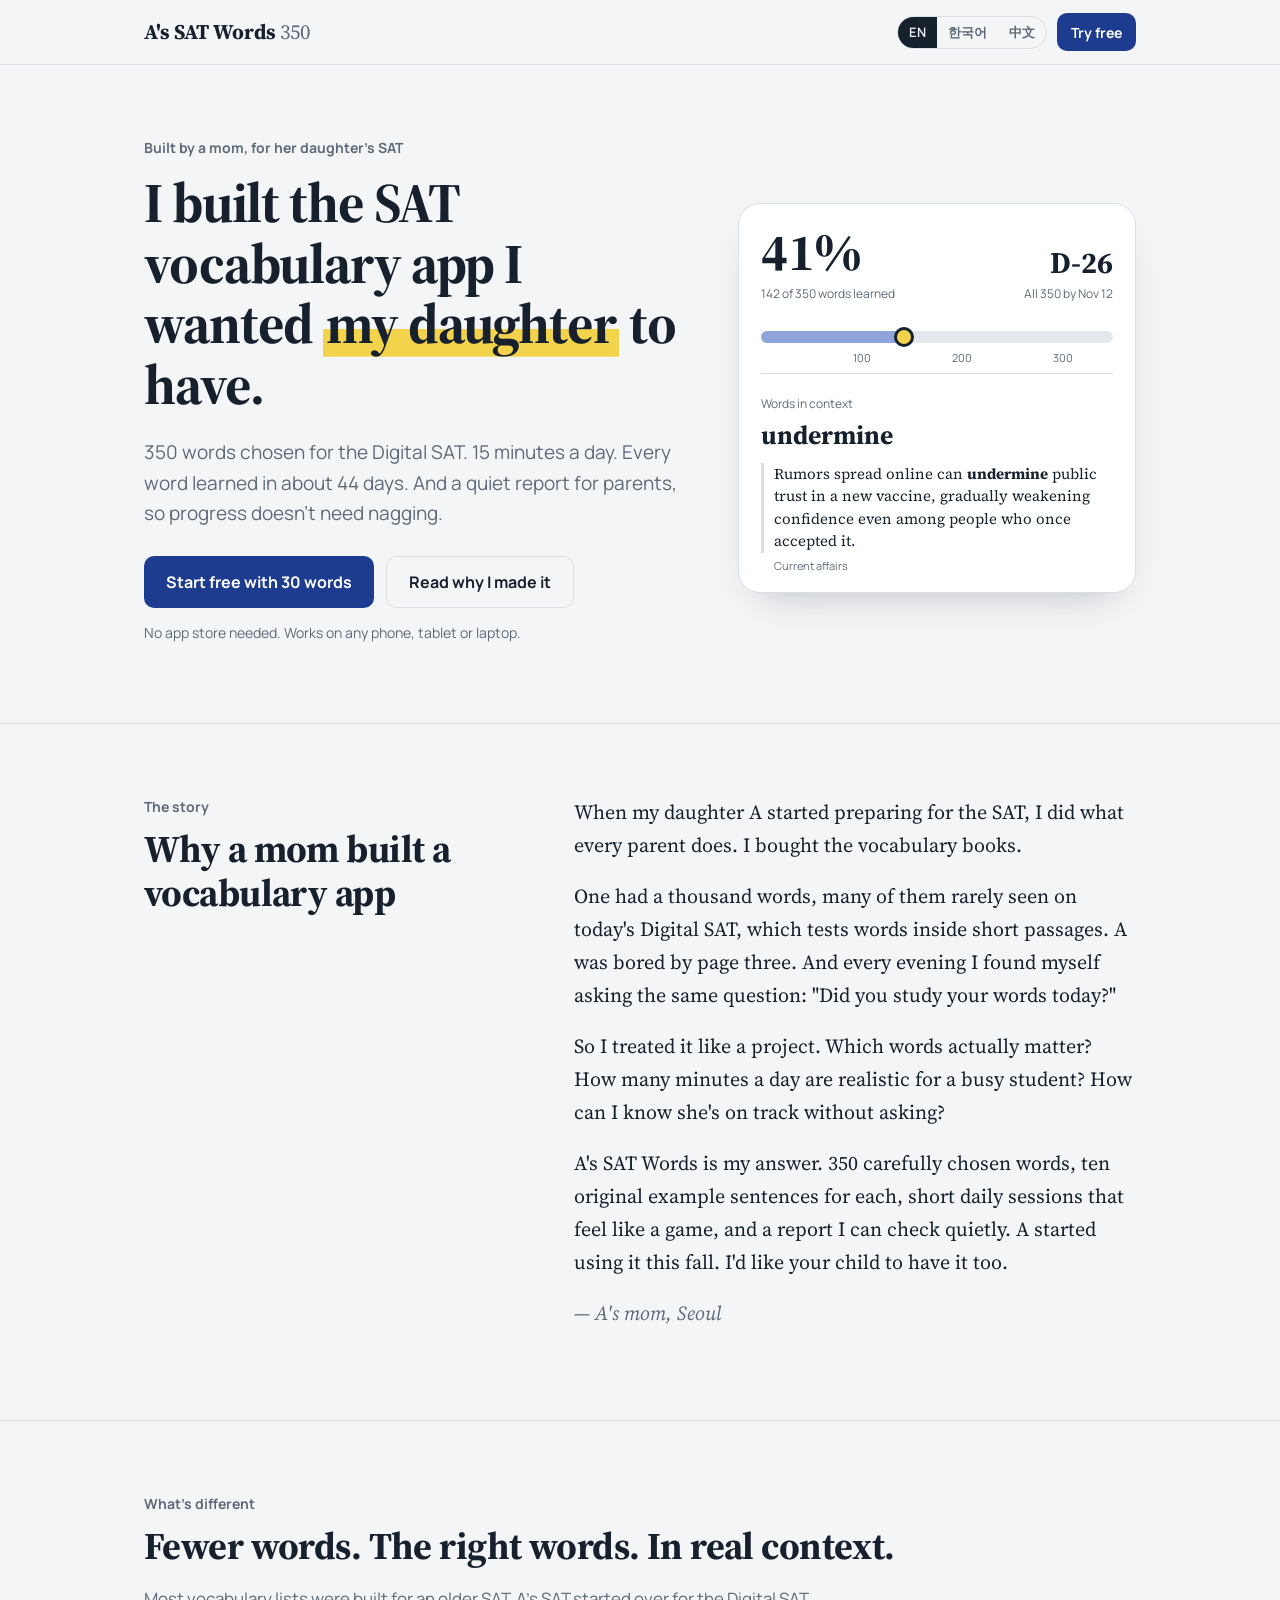
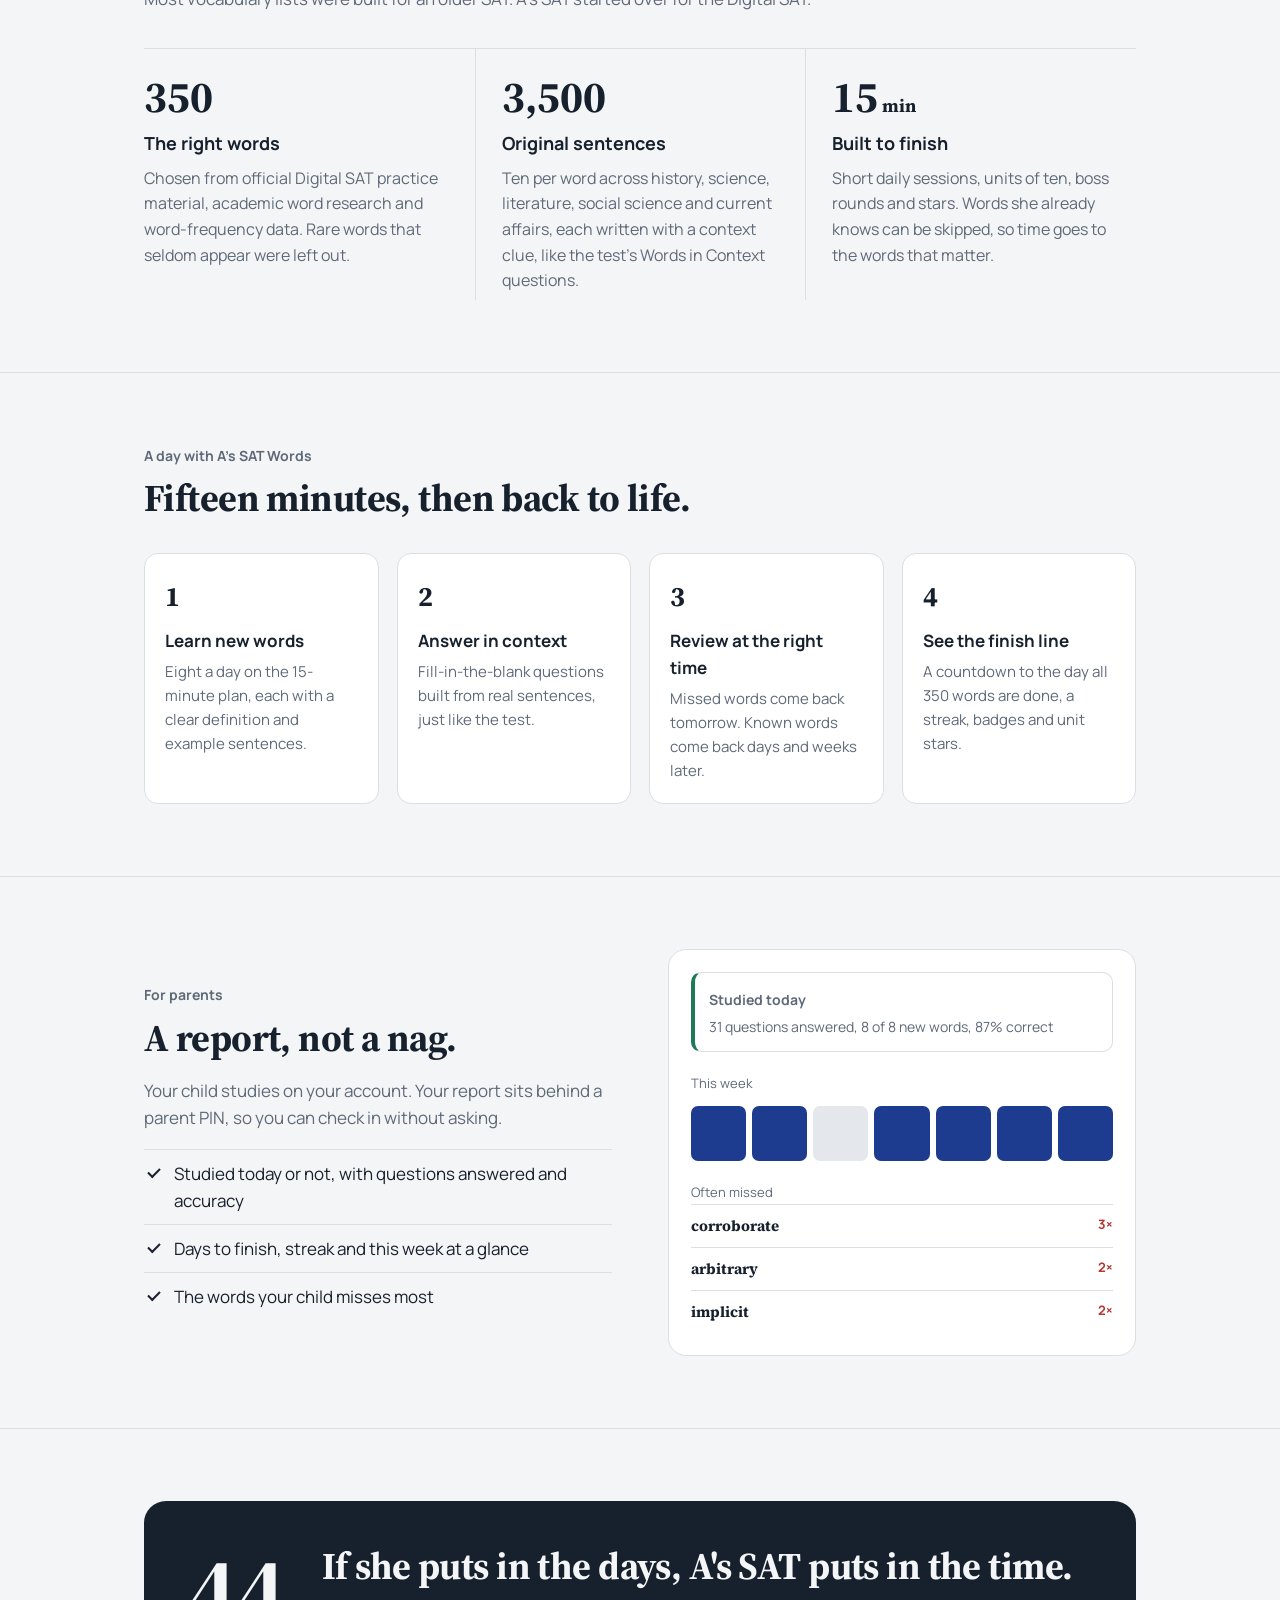
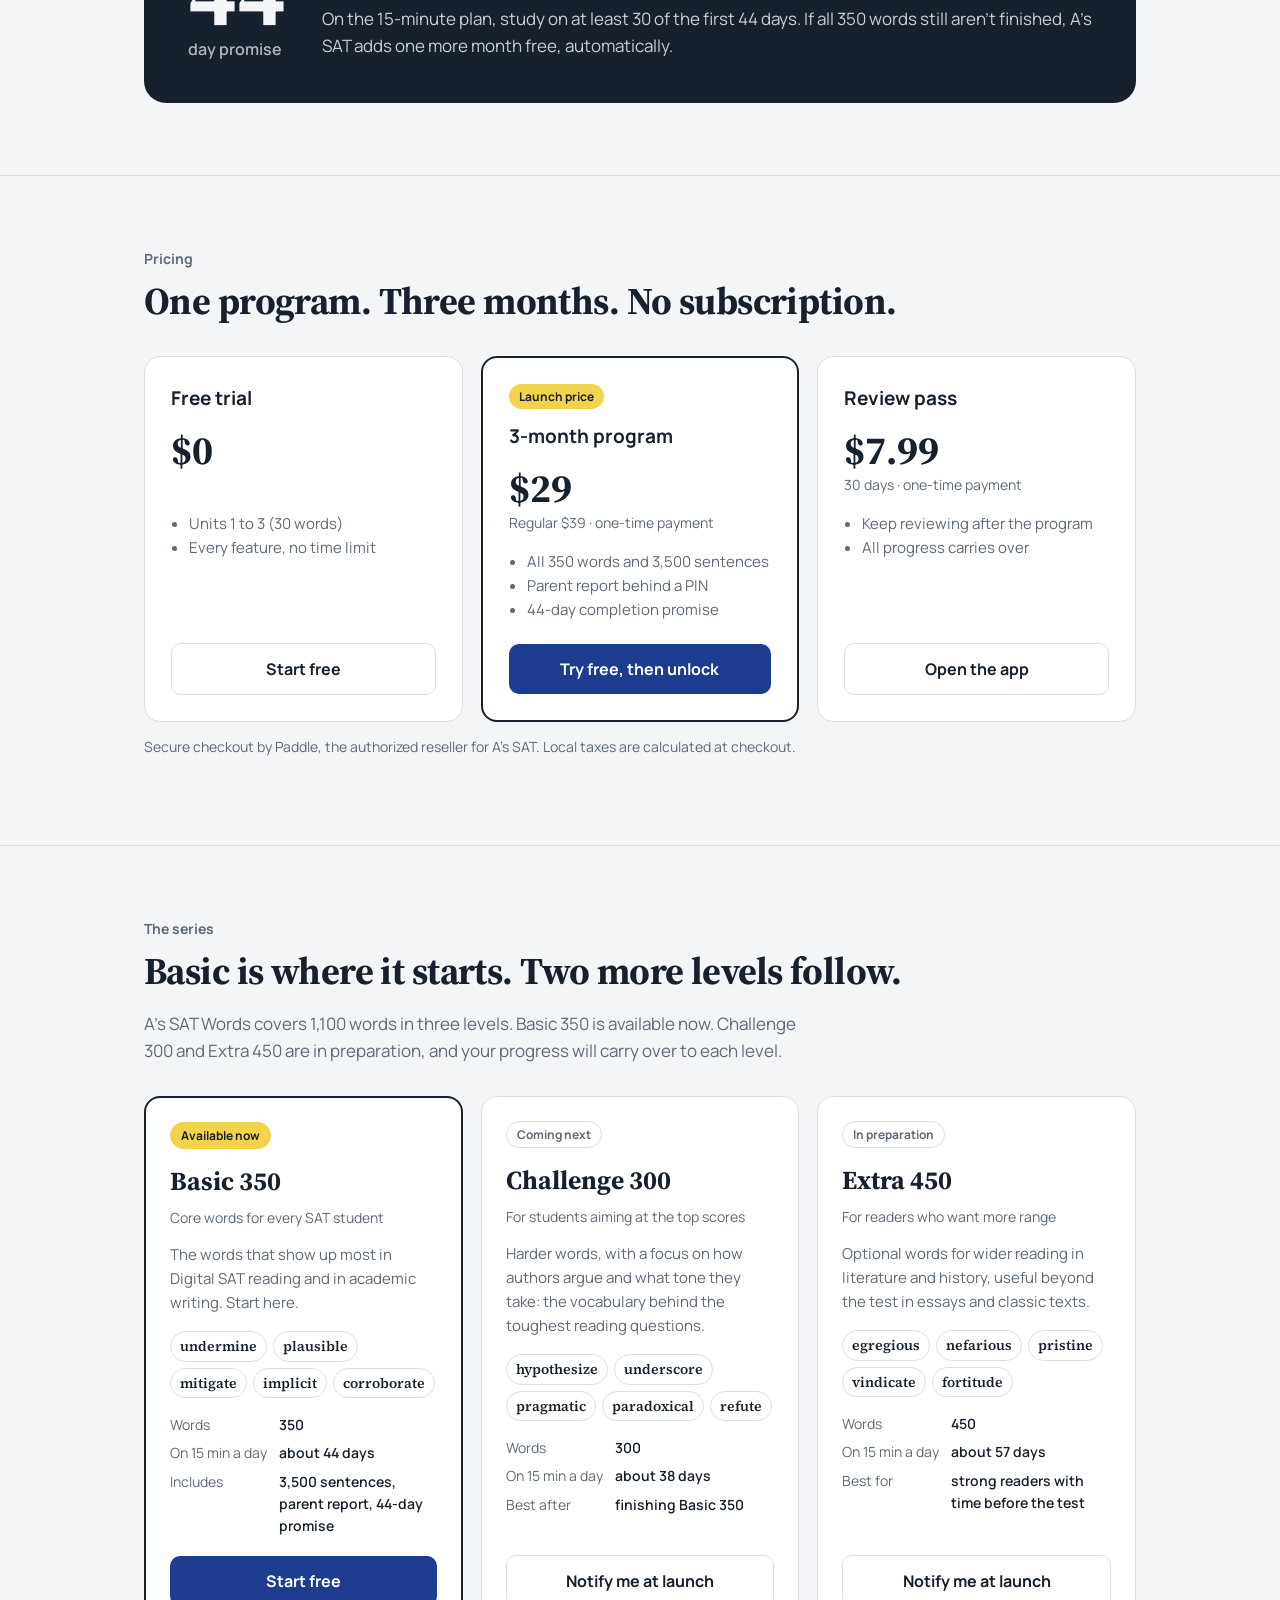
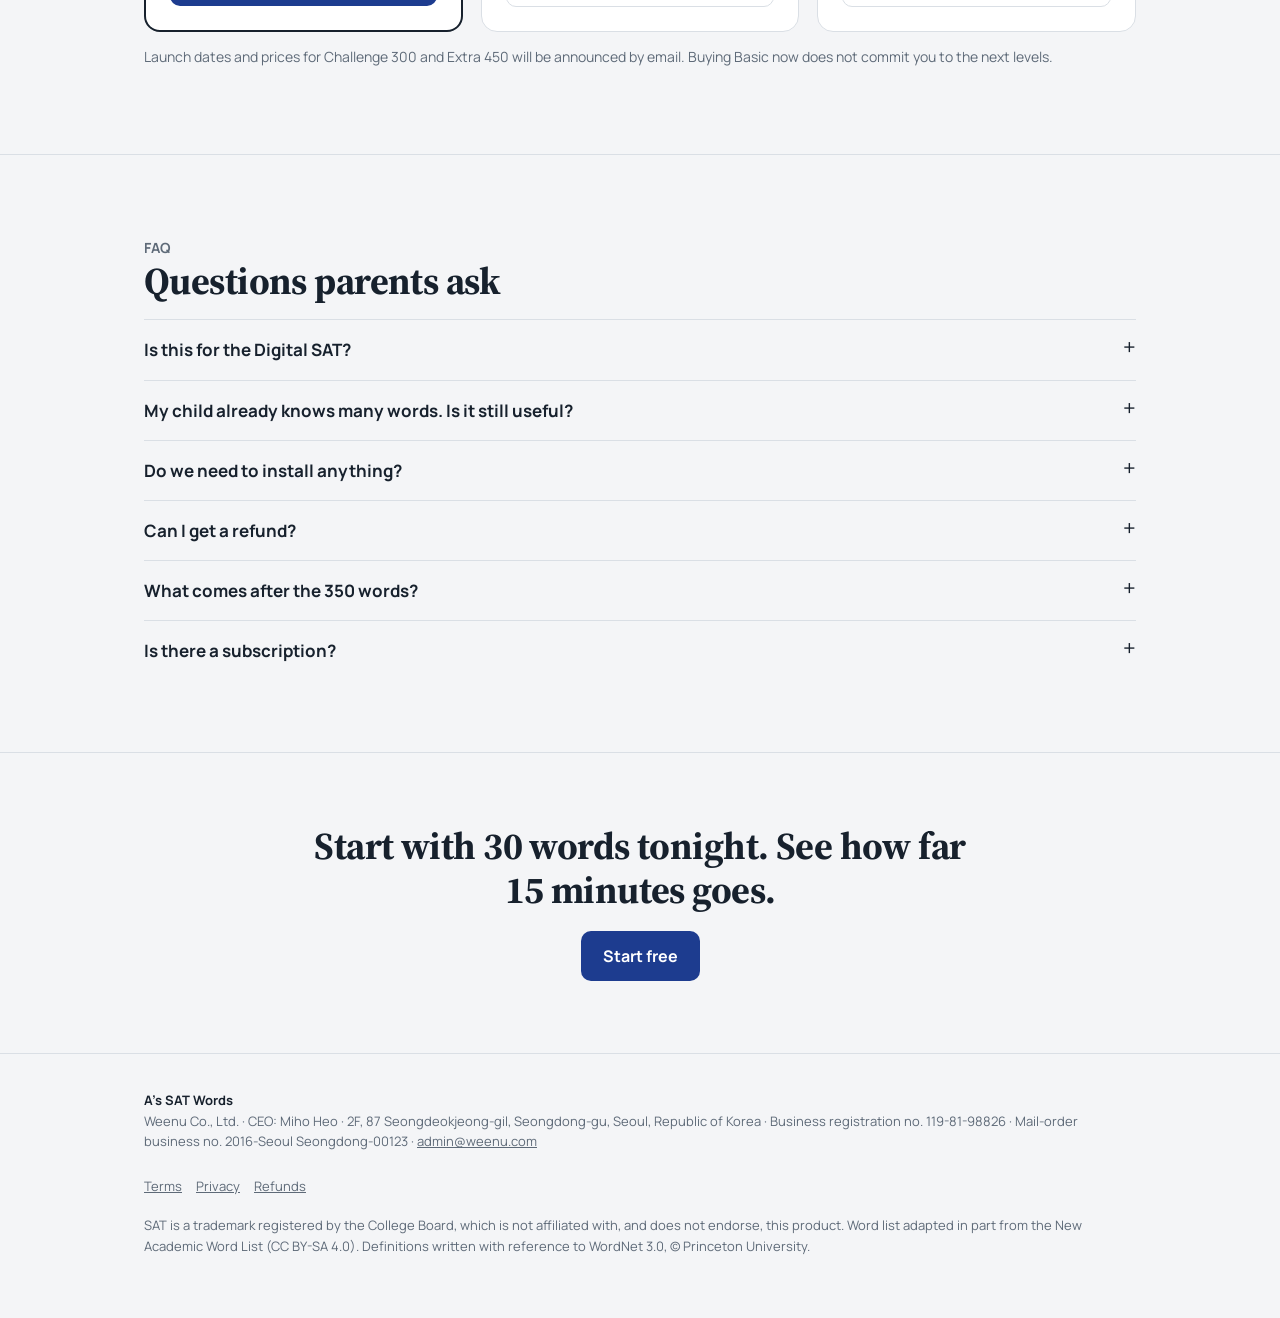
==== public/index.html @ d50d636a "A's SAT Words: initial Co-Authored-By: Claude Opus 5.5 <noreply@anthropic.com>" ====
<!DOCTYPE html>
<html lang="en" data-lang="en">
<head>
<meta charset="utf-8">
<meta name="viewport" content="width=device-width, initial-scale=1, viewport-fit=cover">
<title>A's SAT Words · Built by a mom for her daughter's SAT</title>
<meta name="description" content="350 Digital SAT words, 15 minutes a day, finished in 44 days. A vocabulary app a mom built for her daughter, with a quiet progress report for parents.">
<meta property="og:title" content="A's SAT Words">
<meta property="og:description" content="I built the SAT vocabulary app I wanted my daughter to have.">
<link rel="manifest" href="/manifest.webmanifest">
<link rel="icon" href="/icon-192.png">
<link rel="apple-touch-icon" href="/icon-192.png">
<meta name="theme-color" content="#17212D">
<link rel="preconnect" href="https://fonts.googleapis.com">
<link rel="preconnect" href="https://fonts.gstatic.com" crossorigin>
<link href="https://fonts.googleapis.com/css2?family=Manrope:wght@400;500;600;700&family=Source+Serif+4:ital,opsz,wght@0,8..60,400;0,8..60,600;0,8..60,700;1,8..60,400&display=swap" rel="stylesheet">
<style>
:root{
  --bg:#F4F5F7;--surface:#FFFFFF;--ink:#17212D;--muted:#5E6A78;--rule:#DADFE5;
  --mark:#F3D34B;--accent:#1D3C8F;--accent-ink:#FFFFFF;--l0:#E4E7EC;--l2:#8EA4DA;--l4:#1D3C8F;
  --serif:"Source Serif 4",Georgia,"Times New Roman",serif;
  --sans:"Manrope",system-ui,-apple-system,"Segoe UI",Roboto,"Apple SD Gothic Neo","Malgun Gothic","PingFang SC","Microsoft YaHei","Noto Sans SC",sans-serif;
  box-sizing:border-box;padding-top:env(safe-area-inset-top,0px);padding-bottom:env(safe-area-inset-bottom,0px);
}
@media (prefers-color-scheme:dark){:root:not([data-theme="light"]){--bg:#10151C;--surface:#18202A;--ink:#E7EBF0;--muted:#97A3B1;--rule:#2B3542;--mark:rgba(243,211,75,.4);--accent:#8EA8F2;--accent-ink:#10151C;--l0:#222C38;--l2:#3E5896;--l4:#8EA8F2}}
:root[data-theme="dark"]{--bg:#10151C;--surface:#18202A;--ink:#E7EBF0;--muted:#97A3B1;--rule:#2B3542;--mark:rgba(243,211,75,.4);--accent:#8EA8F2;--accent-ink:#10151C;--l0:#222C38;--l2:#3E5896;--l4:#8EA8F2}
*,*::before,*::after{box-sizing:inherit}
html{scroll-behavior:smooth;scroll-padding-top:calc(64px + env(safe-area-inset-top,0px))}
body{margin:0;background:var(--bg);color:var(--ink);font-family:var(--sans);font-size:17px;line-height:1.6;-webkit-font-smoothing:antialiased}
html[data-lang="en"] [lang="ko"],html[data-lang="en"] [lang="zh"],html[data-lang="ko"] [lang="en"],html[data-lang="ko"] [lang="zh"],html[data-lang="zh"] [lang="en"],html[data-lang="zh"] [lang="ko"]{display:none!important}
a{color:inherit}
.wrap{max-width:1040px;margin:0 auto;padding:0 24px}
header{position:sticky;top:env(safe-area-inset-top,0px);z-index:10;background:var(--bg);border-bottom:1px solid var(--rule)}
.bar{display:flex;align-items:center;justify-content:space-between;height:64px;gap:12px}
.brand{font-family:var(--serif);font-weight:700;font-size:21px;text-decoration:none;white-space:nowrap}
.brand span{color:var(--muted);font-weight:400}
.navr{display:flex;align-items:center;gap:10px}
.lang{display:inline-flex;border:1px solid var(--rule);border-radius:999px;overflow:hidden}
.lang button{border:0;background:transparent;color:var(--muted);font:600 13px var(--sans);padding:6px 11px;cursor:pointer}
.lang button[aria-pressed="true"]{background:var(--ink);color:var(--bg)}
.btn{display:inline-flex;align-items:center;justify-content:center;gap:8px;border:0;border-radius:10px;padding:14px 22px;font:700 16px var(--sans);cursor:pointer;background:var(--accent);color:var(--accent-ink);text-decoration:none;min-height:48px}
.btn.sm{padding:9px 14px;min-height:38px;font-size:14px}
.btn.ghost{background:transparent;color:var(--ink);border:1px solid var(--rule)}
:focus-visible{outline:2px solid var(--accent);outline-offset:2px}
.hl{background-image:linear-gradient(var(--mark),var(--mark));background-repeat:no-repeat;background-position:0 88%;background-size:100% 36%;padding:0 3px}
/* hero */
.hero{display:grid;grid-template-columns:1.15fr .85fr;gap:56px;align-items:center;padding-top:72px;padding-bottom:64px}
.eyebrow{font-size:14px;font-weight:700;color:var(--muted);margin:0 0 14px}
h1{font-family:var(--serif);font-weight:700;font-size:clamp(34px,5.2vw,56px);line-height:1.08;letter-spacing:-.02em;margin:0}
.lede{font-size:19px;color:var(--muted);margin:22px 0 28px;max-width:34em}
.ctas{display:flex;gap:12px;flex-wrap:wrap}
.fine{font-size:14px;color:var(--muted);margin-top:14px}
/* phone card mock */
.mock{background:var(--surface);border:1px solid var(--rule);border-radius:22px;padding:22px 22px 18px;box-shadow:0 18px 40px -24px rgba(23,33,45,.35)}
.mock .top{display:flex;justify-content:space-between;align-items:flex-end}
.mock b.big{font-family:var(--serif);font-size:52px;line-height:1;display:block}
.mock b.dd{font-family:var(--serif);font-size:30px;line-height:1;display:block;text-align:right}
.mock small{font-size:12px;color:var(--muted)}
.trk{position:relative;height:12px;border-radius:6px;background:var(--l0);margin:26px 0 30px}
.trk i{position:absolute;left:0;top:0;bottom:0;border-radius:6px;background:var(--l2);width:0;transition:width 1.4s cubic-bezier(.2,.8,.2,1)}
.trk em{position:absolute;top:50%;width:20px;height:20px;border-radius:50%;background:var(--mark);border:3px solid var(--ink);transform:translate(-50%,-50%);left:0;transition:left 1.4s cubic-bezier(.2,.8,.2,1)}
.trk span{position:absolute;top:18px;font-size:11px;color:var(--muted);transform:translateX(-50%)}
.mock .word{border-top:1px solid var(--rule);padding-top:14px}
.mock .word>b{font-family:var(--serif);font-size:26px}.mock .word p b{font-weight:700}
.mock .word p{font-family:var(--serif);margin:6px 0 0;font-size:15px;line-height:1.5;border-left:3px solid var(--rule);padding-left:10px}
.mock .field{font-size:11px;color:var(--muted);margin-top:4px;padding-left:13px}
@media (prefers-reduced-motion:reduce){.trk i,.trk em{transition:none}}
/* sections */
section{padding:72px 0;border-top:1px solid var(--rule)}
h2{font-family:var(--serif);font-weight:700;font-size:clamp(28px,3.6vw,38px);line-height:1.15;letter-spacing:-.015em;margin:0 0 16px}
.kicker{font-size:14px;font-weight:700;color:var(--muted);margin:0 0 10px}
.sub{color:var(--muted);max-width:40em;margin:0}
.letter{display:grid;grid-template-columns:.8fr 1.2fr;gap:56px}
.letter .body p{font-family:var(--serif);font-size:20px;line-height:1.65;margin:0 0 18px}
.letter .sig{font-family:var(--serif);font-style:italic;color:var(--muted);font-size:18px}
.grid3{display:grid;grid-template-columns:repeat(3,1fr);gap:0;margin-top:36px;border-top:1px solid var(--rule)}
.grid3>div{padding:26px 26px 6px 0}.grid3>div+div{padding-left:26px;border-left:1px solid var(--rule)}
.grid3 b.n{font-family:var(--serif);font-size:44px;line-height:1;display:block;margin-bottom:10px}
.grid3 h3{font-size:18px;margin:0 0 8px}.grid3 p{color:var(--muted);margin:0;font-size:16px}
.steps{counter-reset:s;display:grid;grid-template-columns:repeat(4,1fr);gap:18px;margin-top:32px}
.step{background:var(--surface);border:1px solid var(--rule);border-radius:14px;padding:20px}
.step::before{counter-increment:s;content:counter(s);font-family:var(--serif);font-weight:700;font-size:28px;display:block;margin-bottom:8px}
.step h3{font-size:17px;margin:0 0 6px}.step p{margin:0;color:var(--muted);font-size:15px}
.parent{display:grid;grid-template-columns:1fr 1fr;gap:56px;align-items:center}
.report{background:var(--surface);border:1px solid var(--rule);border-radius:18px;padding:22px}
.report .st{border:1px solid var(--rule);border-left:4px solid #1F7A57;border-radius:10px;padding:12px 14px;margin-bottom:16px}
.report .st b{display:block}.report .st span{font-size:14px;color:var(--muted)}
.report .wk{display:grid;grid-template-columns:repeat(7,1fr);gap:6px;margin:10px 0 16px}
.report .wk i{aspect-ratio:1;border-radius:7px;background:var(--l0);display:block}.report .wk i.on{background:var(--l4)}
.report .miss{display:flex;justify-content:space-between;border-top:1px solid var(--rule);padding:9px 0;font-size:15px}
.report .miss b{font-family:var(--serif)}.report .miss span{color:#B5362F;font-weight:700;font-size:13px}
ul.checks{list-style:none;padding:0;margin:18px 0 0}
ul.checks li{padding:10px 0 10px 30px;border-top:1px solid var(--rule);position:relative}
ul.checks li::before{content:"";position:absolute;left:4px;top:18px;width:12px;height:7px;border-left:2.5px solid var(--ink);border-bottom:2.5px solid var(--ink);transform:rotate(-45deg)}
.promise{background:var(--ink);color:var(--bg);border-radius:22px;padding:44px;display:grid;grid-template-columns:auto 1fr;gap:36px;align-items:center}
.promise .num{font-family:var(--serif);font-weight:700;font-size:96px;line-height:.9}
.promise .num small{display:block;font-size:16px;font-family:var(--sans);font-weight:600;opacity:.7;margin-top:8px}
.promise h2{color:var(--bg)}.promise p{margin:0;opacity:.82}
.prices{display:grid;grid-template-columns:repeat(3,1fr);gap:18px;margin-top:32px;align-items:stretch}
.card{background:var(--surface);border:1px solid var(--rule);border-radius:16px;padding:26px;display:flex;flex-direction:column}
.card.main{border:2px solid var(--ink)}
.card .tag{font-size:12px;font-weight:700;background:var(--mark);color:#17212D;border-radius:999px;padding:3px 10px;align-self:flex-start;margin-bottom:12px}
.card h3{font-size:19px;margin:0}
.card .price{font-family:var(--serif);font-weight:700;font-size:40px;line-height:1.1;margin:14px 0 2px}
.card .was{font-size:14px;color:var(--muted)}
.card ul{padding-left:18px;margin:16px 0 22px;color:var(--muted);font-size:15px;flex:1}
.faq details{border-top:1px solid var(--rule);padding:16px 0}
.faq summary{cursor:pointer;font-weight:700;font-size:17px;list-style:none;display:flex;justify-content:space-between;gap:16px}
.faq summary::after{content:"+";font-weight:400;font-size:22px;line-height:1}
.faq details[open] summary::after{content:"–"}
.faq p{color:var(--muted);margin:10px 0 0}
.final{text-align:center}
.final h2{max-width:18em;margin:0 auto 18px}
footer{border-top:1px solid var(--rule);padding:36px 0 48px;font-size:13px;color:var(--muted)}
footer .row{display:flex;justify-content:space-between;gap:24px;flex-wrap:wrap}
footer a{margin-right:14px}
@media (max-width:860px){
  .hero,.letter,.parent{grid-template-columns:1fr;gap:36px}.hero{padding-top:44px;padding-bottom:48px}
  .grid3{grid-template-columns:1fr}.grid3>div+div{padding-left:0;border-left:0;border-top:1px solid var(--rule)}
  .steps{grid-template-columns:1fr 1fr}.prices{grid-template-columns:1fr}
  .promise{grid-template-columns:1fr;padding:30px;gap:18px}.promise .num{font-size:72px}
  section{padding:56px 0}
}
@media (max-width:520px){.steps{grid-template-columns:1fr}.navr .btn{display:none}.letter .body p{font-size:18px}}
.series{display:grid;grid-template-columns:repeat(3,1fr);gap:18px;margin-top:32px}
.ser{background:var(--surface);border:1px solid var(--rule);border-radius:16px;padding:24px;display:flex;flex-direction:column}
.ser.now{border:2px solid var(--ink)}
.ser .st{font-size:12px;font-weight:700;border-radius:999px;padding:3px 10px;align-self:flex-start;margin-bottom:12px;border:1px solid var(--rule);color:var(--muted)}
.ser.now .st{background:var(--mark);border-color:var(--mark);color:#17212D}
.ser h3{font-family:var(--serif);font-size:26px;margin:0}
.ser .meta{font-size:14px;color:var(--muted);margin:4px 0 14px}
.ser p{margin:0 0 12px;font-size:15px;color:var(--muted)}
.ser .wds{display:flex;flex-wrap:wrap;gap:6px;margin:4px 0 16px}
.ser .wds span.w{font-family:var(--serif);font-weight:600;font-size:14px;padding:3px 9px;border:1px solid var(--rule);border-radius:999px;color:var(--ink)}
.ser dl{display:grid;grid-template-columns:auto 1fr;gap:6px 12px;margin:0 0 18px;font-size:14px}
.ser dt{color:var(--muted)}.ser dd{margin:0;font-weight:600}
.ser .btn{margin-top:auto}
@media (max-width:860px){.series{grid-template-columns:1fr}}
</style>
</head>
<body>
<header><div class="wrap bar">
  <a class="brand" href="#top">A's SAT Words <span>350</span></a>
  <div class="navr">
    <div class="lang" role="group" aria-label="Language"><button data-setlang="en" aria-pressed="true">EN</button><button data-setlang="ko" aria-pressed="false">한국어</button><button data-setlang="zh" aria-pressed="false">中文</button></div>
    <a class="btn sm" href="/app/"><span lang="en">Try free</span><span lang="ko">무료 체험</span><span lang="zh">免费试用</span></a>
  </div>
</div></header>

<main id="top">
<div class="wrap hero">
  <div>
    <p class="eyebrow"><span lang="en">Built by a mom, for her daughter's SAT</span><span lang="ko">SAT를 준비하는 딸을 위해, 엄마가 만든 앱</span><span lang="zh">一位妈妈，为准备SAT的女儿而做</span></p>
    <h1><span lang="en">I built the SAT vocabulary app I wanted <span class="hl">my daughter</span> to have.</span><span lang="ko">딸에게 꼭 주고 싶었던 <span class="hl">SAT 단어 앱</span>, 직접 만들었습니다.</span><span lang="zh">我为女儿做了一款我一直想给她的<span class="hl">SAT词汇应用</span>。</span></h1>
    <p class="lede"><span lang="en">350 words chosen for the Digital SAT. 15 minutes a day. Every word learned in about 44 days. And a quiet report for parents, so progress doesn't need nagging.</span><span lang="ko">Digital SAT에 맞춰 고른 350단어. 하루 15분이면 약 44일 만에 모든 단어를 배웁니다. 잔소리 대신, 부모님께는 조용한 진도 리포트를 드립니다.</span><span lang="zh">为新版机考SAT（Digital SAT）精选的350个单词。每天15分钟，约44天学完全部单词。给家长一份安静的进度报告，不用再催促。</span></p>
    <div class="ctas">
      <a class="btn" href="/app/"><span lang="en">Start free with 30 words</span><span lang="ko">30단어 무료로 시작하기</span><span lang="zh">免费开始：先学30个单词</span></a>
      <a class="btn ghost" href="#story"><span lang="en">Read why I made it</span><span lang="ko">이 앱을 만든 이유</span><span lang="zh">我为什么做这款应用</span></a>
    </div>
    <p class="fine"><span lang="en">No app store needed. Works on any phone, tablet or laptop.</span><span lang="ko">앱 설치 없이 휴대폰, 태블릿, 노트북 어디서나 바로 쓸 수 있습니다.</span><span lang="zh">无需下载应用。手机、平板、电脑都能直接使用。</span></p>
  </div>
  <div class="mock" aria-hidden="true">
    <div class="top"><div><b class="big" id="pct">0%</b><small><span lang="en">142 of 350 words learned</span><span lang="ko">350단어 중 142단어 학습</span><span lang="zh">已学350个单词中的142个</span></small></div>
      <div><b class="dd">D-26</b><small><span lang="en">All 350 by Nov 12</span><span lang="ko">11월 12일 완주 예정</span><span lang="zh">预计11月12日学完全部350个</span></small></div></div>
    <div class="trk"><i id="fill"></i><em id="dot"></em><span style="left:28.6%">100</span><span style="left:57.1%">200</span><span style="left:85.7%">300</span></div>
    <div class="word"><small><span lang="en">Words in context</span><span lang="ko">문맥 속 단어</span><span lang="zh">语境中的单词</span></small><br><b>undermine</b>
      <p>Rumors spread online can <b>undermine</b> public trust in a new vaccine, gradually weakening confidence even among people who once accepted it.</p>
      <div class="field">Current affairs</div></div>
  </div>
</div>

<section id="story"><div class="wrap letter">
  <div><p class="kicker"><span lang="en">The story</span><span lang="ko">이야기</span><span lang="zh">故事</span></p>
    <h2><span lang="en">Why a mom built a vocabulary app</span><span lang="ko">엄마가 단어 앱을 만든 이유</span><span lang="zh">一位妈妈为什么要做词汇应用</span></h2></div>
  <div class="body">
    <p lang="en">When my daughter A started preparing for the SAT, I did what every parent does. I bought the vocabulary books.</p>
    <p lang="en">One had a thousand words, many of them rarely seen on today's Digital SAT, which tests words inside short passages. A was bored by page three. And every evening I found myself asking the same question: "Did you study your words today?"</p>
    <p lang="en">So I treated it like a project. Which words actually matter? How many minutes a day are realistic for a busy student? How can I know she's on track without asking?</p>
    <p lang="en">A's SAT Words is my answer. 350 carefully chosen words, ten original example sentences for each, short daily sessions that feel like a game, and a report I can check quietly. A started using it this fall. I'd like your child to have it too.</p>
    <p lang="ko">딸 A가 SAT 준비를 시작했을 때, 저도 다른 부모님들처럼 단어책부터 샀습니다.</p><p lang="zh">女儿A开始准备SAT时，我和其他家长一样，先去买了词汇书。</p>
    <p lang="ko">천 개가 넘는 단어가 실린 책이었지만, 지문 속에서 단어를 묻는 지금의 Digital SAT에는 거의 나오지 않는 단어가 많았습니다. A는 세 페이지 만에 지루해했고, 저는 매일 저녁 같은 질문을 반복했습니다. "오늘 단어 외웠니?"</p><p lang="zh">其中一本收录了上千个单词，但很多词在如今以短文考查词汇的机考SAT中很少出现。A翻到第三页就觉得无聊了。而我每天晚上都在重复同一个问题：“今天背单词了吗？”</p>
    <p lang="ko">그래서 일처럼 접근해 보기로 했습니다. 정말 중요한 단어는 무엇인지, 바쁜 학생이 하루에 현실적으로 쓸 수 있는 시간은 몇 분인지, 묻지 않고도 잘 하고 있는지 알 방법은 없는지.</p><p lang="zh">于是我把它当成一个项目来做：哪些单词真正重要？一个忙碌的学生每天能坚持几分钟？怎样不用追问就知道她是否在进度上？</p>
    <p lang="ko">그 답이 A's SAT Words입니다. 신중하게 고른 350단어, 단어마다 새로 쓴 예문 10개, 게임처럼 가볍게 끝나는 하루 학습, 그리고 조용히 확인할 수 있는 부모 리포트. A는 올가을부터 이 앱으로 공부하고 있습니다. 여러분의 자녀에게도 전하고 싶습니다.</p><p lang="zh">A's SAT Words就是我的答案：精心挑选的350个单词，每个单词配10个原创例句，像游戏一样轻松的每日学习，以及一份我可以安静查看的报告。A从今年秋天开始用它学习。我也希望您的孩子能用上它。</p>
    <p class="sig"><span lang="en">— A's mom, Seoul</span><span lang="ko">— 서울에서, A의 엄마</span><span lang="zh">—— A的妈妈，于首尔</span></p>
  </div>
</div></section>

<section><div class="wrap">
  <p class="kicker"><span lang="en">What's different</span><span lang="ko">무엇이 다른가요</span><span lang="zh">有什么不同</span></p>
  <h2><span lang="en">Fewer words. The right words. In real context.</span><span lang="ko">더 적게, 더 정확하게, 실제 문맥 속에서.</span><span lang="zh">更少的单词，更对的单词，放在真实语境里。</span></h2>
  <p class="sub"><span lang="en">Most vocabulary lists were built for an older SAT. A's SAT started over for the Digital SAT.</span><span lang="ko">대부분의 단어장은 예전 SAT에 맞춰져 있습니다. A's SAT는 Digital SAT에 맞춰 처음부터 다시 만들었습니다.</span><span lang="zh">大多数词汇书是为旧版SAT编写的。A's SAT针对机考SAT从头做起。</span></p>
  <div class="grid3">
    <div><b class="n">350</b><h3><span lang="en">The right words</span><span lang="ko">꼭 필요한 단어</span><span lang="zh">选对单词</span></h3><p><span lang="en">Chosen from official Digital SAT practice material, academic word research and word-frequency data. Rare words that seldom appear were left out.</span><span lang="ko">공식 Digital SAT 연습 자료, 학술 어휘 연구, 단어 빈도 데이터를 바탕으로 골랐습니다. 거의 나오지 않는 희귀 단어는 뺐습니다.</span><span lang="zh">根据官方机考SAT练习材料、学术词汇研究和词频数据挑选。很少出现的生僻词已被剔除。</span></p></div>
    <div><b class="n">3,500</b><h3><span lang="en">Original sentences</span><span lang="ko">새로 쓴 예문</span><span lang="zh">原创例句</span></h3><p><span lang="en">Ten per word across history, science, literature, social science and current affairs, each written with a context clue, like the test's Words in Context questions.</span><span lang="ko">단어마다 역사, 과학, 문학, 사회과학, 시사 분야 예문 10개. 시험의 Words in Context 문제처럼 문맥 단서를 담았습니다.</span><span lang="zh">每个单词10句，涵盖历史、科学、文学、社会科学和时事，每句都带有语境线索，就像考试中的Words in Context题目。</span></p></div>
    <div><b class="n">15<small style="font-size:18px"> min</small></b><h3><span lang="en">Built to finish</span><span lang="ko">끝까지 가는 설계</span><span lang="zh">为坚持到底而设计</span></h3><p><span lang="en">Short daily sessions, units of ten, boss rounds and stars. Words she already knows can be skipped, so time goes to the words that matter.</span><span lang="ko">짧은 하루 학습, 10단어 유닛, 보스 라운드와 별점. 이미 아는 단어는 건너뛰어 꼭 필요한 단어에만 시간을 씁니다.</span><span lang="zh">简短的每日学习、10词一个单元、Boss关卡和星星奖励。已经认识的单词可以跳过，时间只花在真正需要的单词上。</span></p></div>
  </div>
</div></section>

<section><div class="wrap">
  <p class="kicker"><span lang="en">A day with A's SAT Words</span><span lang="ko">하루 학습은 이렇게</span><span lang="zh">用A's SAT Words的一天</span></p>
  <h2><span lang="en">Fifteen minutes, then back to life.</span><span lang="ko">15분이면 끝납니다.</span><span lang="zh">十五分钟，然后回到生活。</span></h2>
  <div class="steps">
    <div class="step"><h3><span lang="en">Learn new words</span><span lang="ko">새 단어 배우기</span><span lang="zh">学习新单词</span></h3><p><span lang="en">Eight a day on the 15-minute plan, each with a clear definition and example sentences.</span><span lang="ko">15분 플랜 기준 하루 8개. 쉬운 정의와 예문이 함께 나옵니다.</span><span lang="zh">15分钟计划每天学8个，每个都有清晰释义和例句。</span></p></div>
    <div class="step"><h3><span lang="en">Answer in context</span><span lang="ko">문맥 속에서 풀기</span><span lang="zh">在语境中作答</span></h3><p><span lang="en">Fill-in-the-blank questions built from real sentences, just like the test.</span><span lang="ko">실제 문장으로 만든 빈칸 문제를 시험처럼 풉니다.</span><span lang="zh">用真实句子出的填空题，和考试一样。</span></p></div>
    <div class="step"><h3><span lang="en">Review at the right time</span><span lang="ko">잊기 전에 복습</span><span lang="zh">在对的时间复习</span></h3><p><span lang="en">Missed words come back tomorrow. Known words come back days and weeks later.</span><span lang="ko">틀린 단어는 다음 날, 맞힌 단어는 며칠에서 몇 주 뒤에 다시 나옵니다.</span><span lang="zh">答错的单词明天再出现，答对的单词几天或几周后再复习。</span></p></div>
    <div class="step"><h3><span lang="en">See the finish line</span><span lang="ko">결승선 보기</span><span lang="zh">看见终点线</span></h3><p><span lang="en">A countdown to the day all 350 words are done, a streak, badges and unit stars.</span><span lang="ko">350단어 완주까지의 D-day, 연속 학습일, 배지와 유닛 별.</span><span lang="zh">学完350个单词的倒计时、连续学习天数、徽章和单元星星。</span></p></div>
  </div>
</div></section>

<section><div class="wrap parent">
  <div>
    <p class="kicker"><span lang="en">For parents</span><span lang="ko">부모님을 위해</span><span lang="zh">给家长</span></p>
    <h2><span lang="en">A report, not a nag.</span><span lang="ko">잔소리 대신, 리포트.</span><span lang="zh">是报告，不是唠叨。</span></h2>
    <p class="sub"><span lang="en">Your child studies on your account. Your report sits behind a parent PIN, so you can check in without asking.</span><span lang="ko">자녀는 부모님 계정으로 공부하고, 리포트는 부모 PIN으로 보호됩니다. 묻지 않아도 확인할 수 있습니다.</span><span lang="zh">孩子用您的账号学习，报告由家长PIN码保护，不用追问也能随时查看。</span></p>
    <ul class="checks">
      <li><span lang="en">Studied today or not, with questions answered and accuracy</span><span lang="ko">오늘 공부했는지, 푼 문제 수와 정답률</span><span lang="zh">今天是否学习，答题数量和正确率</span></li>
      <li><span lang="en">Days to finish, streak and this week at a glance</span><span lang="ko">완주까지 남은 날, 연속 학습일, 이번 주 기록</span><span lang="zh">距离学完的天数、连续学习天数和本周记录</span></li>
      <li><span lang="en">The words your child misses most</span><span lang="ko">자녀가 가장 자주 틀리는 단어</span><span lang="zh">孩子最常答错的单词</span></li>
    </ul>
  </div>
  <div class="report" aria-hidden="true">
    <div class="st"><b><span lang="en">Studied today</span><span lang="ko">오늘 공부 완료</span><span lang="zh">今日已学习</span></b><span><span lang="en">31 questions answered, 8 of 8 new words, 87% correct</span><span lang="ko">31문제 풀이, 새 단어 8/8, 정답률 87%</span><span lang="zh">已答31题，新单词8/8，正确率87%</span></span></div>
    <small style="color:var(--muted);font-size:13px"><span lang="en">This week</span><span lang="ko">이번 주</span><span lang="zh">本周</span></small>
    <div class="wk"><i class="on"></i><i class="on"></i><i></i><i class="on"></i><i class="on"></i><i class="on"></i><i class="on"></i></div>
    <small style="color:var(--muted);font-size:13px"><span lang="en">Often missed</span><span lang="ko">자주 틀리는 단어</span><span lang="zh">常错单词</span></small>
    <div class="miss"><b>corroborate</b><span>3×</span></div>
    <div class="miss"><b>arbitrary</b><span>2×</span></div>
    <div class="miss"><b>implicit</b><span>2×</span></div>
  </div>
</div></section>

<section><div class="wrap">
  <div class="promise">
    <div class="num">44<small><span lang="en">day promise</span><span lang="ko">일 완주 약속</span><span lang="zh">天承诺</span></small></div>
    <div>
      <h2><span lang="en">If she puts in the days, A's SAT puts in the time.</span><span lang="ko">꾸준히 하면, 시간은 A's SAT가 보장합니다.</span><span lang="zh">只要她坚持学习，时间由A's SAT来保证。</span></h2>
      <p><span lang="en">On the 15-minute plan, study on at least 30 of the first 44 days. If all 350 words still aren't finished, A's SAT adds one more month free, automatically.</span><span lang="ko">15분 플랜으로 처음 44일 중 30일 이상 공부했는데도 350단어를 다 끝내지 못했다면, 이용 기간을 1개월 무료로 자동 연장해 드립니다.</span><span lang="zh">按15分钟计划，在前44天中至少学习30天。如果仍未学完全部350个单词，A's SAT将自动免费延长一个月。</span></p>
    </div>
  </div>
</div></section>

<section id="pricing"><div class="wrap">
  <p class="kicker"><span lang="en">Pricing</span><span lang="ko">가격</span><span lang="zh">价格</span></p>
  <h2><span lang="en">One program. Three months. No subscription.</span><span lang="ko">하나의 프로그램, 3개월. 자동 결제 없음.</span><span lang="zh">一个课程，三个月，不自动续费。</span></h2>
  <div class="prices">
    <div class="card"><h3><span lang="en">Free trial</span><span lang="ko">무료 체험</span><span lang="zh">免费试用</span></h3>
      <div class="price"><span lang="en">$0</span><span lang="ko">0원</span><span lang="zh">$0</span></div><div class="was">&nbsp;</div>
      <ul><li><span lang="en">Units 1 to 3 (30 words)</span><span lang="ko">1~3유닛 (30단어)</span><span lang="zh">第1至3单元（30个单词）</span></li><li><span lang="en">Every feature, no time limit</span><span lang="ko">모든 기능, 기간 제한 없음</span><span lang="zh">全部功能，不限时间</span></li></ul>
      <a class="btn ghost" href="/app/"><span lang="en">Start free</span><span lang="ko">무료로 시작</span><span lang="zh">免费开始</span></a></div>
    <div class="card main"><span class="tag"><span lang="en">Launch price</span><span lang="ko">출시 기념가</span><span lang="zh">上线优惠价</span></span><h3><span lang="en">3-month program</span><span lang="ko">3개월 프로그램</span><span lang="zh">三个月课程</span></h3>
      <div class="price"><span lang="en">$29</span><span lang="ko">39,000원</span><span lang="zh">$29</span></div><div class="was"><span lang="en">Regular $39 · one-time payment</span><span lang="ko">정가 49,000원 · 1회 결제</span><span lang="zh">原价 $39 · 一次性付款</span></div>
      <ul><li><span lang="en">All 350 words and 3,500 sentences</span><span lang="ko">350단어 전체와 예문 3,500개</span><span lang="zh">全部350个单词和3,500个例句</span></li><li><span lang="en">Parent report behind a PIN</span><span lang="ko">부모 PIN으로 보호되는 리포트</span><span lang="zh">PIN码保护的家长报告</span></li><li><span lang="en">44-day completion promise</span><span lang="ko">44일 완주 약속</span><span lang="zh">44天学完承诺</span></li></ul>
      <a class="btn" href="/app/"><span lang="en">Try free, then unlock</span><span lang="ko">무료 체험 후 결제</span><span lang="zh">先免费试用，再解锁</span></a></div>
    <div class="card"><h3><span lang="en">Review pass</span><span lang="ko">복습 연장권</span><span lang="zh">复习延长卡</span></h3>
      <div class="price"><span lang="en">$7.99</span><span lang="ko">9,900원</span><span lang="zh">$7.99</span></div><div class="was"><span lang="en">30 days · one-time payment</span><span lang="ko">30일 · 1회 결제</span><span lang="zh">30天 · 一次性付款</span></div>
      <ul><li><span lang="en">Keep reviewing after the program</span><span lang="ko">프로그램 종료 후에도 복습 계속</span><span lang="zh">课程结束后继续复习</span></li><li><span lang="en">All progress carries over</span><span lang="ko">학습 기록 그대로 유지</span><span lang="zh">学习记录完整保留</span></li></ul>
      <a class="btn ghost" href="/app/"><span lang="en">Open the app</span><span lang="ko">앱 열기</span><span lang="zh">打开应用</span></a></div>
  </div>
  <p class="fine"><span lang="en">Secure checkout by Paddle, the authorized reseller for A's SAT. Local taxes are calculated at checkout.</span><span lang="ko">결제는 A's SAT의 판매 대행사 Paddle이 안전하게 처리하며, 국가별 세금은 결제 화면에서 계산됩니다.</span><span lang="zh">由A's SAT的授权经销商Paddle提供安全支付，各国税费在结账时计算。</span></p>
</div></section>

<section id="series"><div class="wrap">
  <p class="kicker"><span lang="en">The series</span><span lang="ko">시리즈</span><span lang="zh">系列</span></p>
  <h2><span lang="en">Basic is where it starts. Two more levels follow.</span><span lang="ko">Basic에서 시작합니다. 다음 단계가 두 개 더 있습니다.</span><span lang="zh">从Basic开始，之后还有两个进阶级别。</span></h2>
  <p class="sub"><span lang="en">A's SAT Words covers 1,100 words in three levels. Basic 350 is available now. Challenge 300 and Extra 450 are in preparation, and your progress will carry over to each level.</span><span lang="ko">A's SAT Words는 총 1,100단어를 세 단계로 나눕니다. 지금은 Basic 350을 이용할 수 있고, Challenge 300과 Extra 450은 준비 중입니다. 다음 단계로 넘어가도 학습 기록은 그대로 이어집니다.</span><span lang="zh">A's SAT Words共分三个级别，涵盖1,100个单词。目前可使用Basic 350，Challenge 300和Extra 450正在准备中。进入下一级别时，学习记录会完整保留。</span></p>
  <div class="series">
    <div class="ser now"><span class="st"><span lang="en">Available now</span><span lang="ko">지금 이용 가능</span><span lang="zh">现已上线</span></span>
      <h3>Basic 350</h3><div class="meta"><span lang="en">Core words for every SAT student</span><span lang="ko">모든 SAT 학생을 위한 핵심 단어</span><span lang="zh">每位SAT考生都需要的核心词汇</span></div>
      <p><span lang="en">The words that show up most in Digital SAT reading and in academic writing. Start here.</span><span lang="ko">Digital SAT 지문과 학술 글에 가장 많이 나오는 단어입니다. 여기서 시작하세요.</span><span lang="zh">机考SAT阅读和学术文章中最常出现的单词。从这里开始。</span></p>
      <div class="wds"><span class="w">undermine</span><span class="w">plausible</span><span class="w">mitigate</span><span class="w">implicit</span><span class="w">corroborate</span></div>
      <dl><dt><span lang="en">Words</span><span lang="ko">단어 수</span><span lang="zh">单词数</span></dt><dd>350</dd><dt><span lang="en">On 15 min a day</span><span lang="ko">하루 15분이면</span><span lang="zh">每天15分钟</span></dt><dd><span lang="en">about 44 days</span><span lang="ko">약 44일</span><span lang="zh">约44天</span></dd><dt><span lang="en">Includes</span><span lang="ko">포함</span><span lang="zh">包含</span></dt><dd><span lang="en">3,500 sentences, parent report, 44-day promise</span><span lang="ko">예문 3,500개, 부모 리포트, 44일 완주 약속</span><span lang="zh">3,500个例句、家长报告、44天承诺</span></dd></dl>
      <a class="btn" href="/app/"><span lang="en">Start free</span><span lang="ko">무료로 시작</span><span lang="zh">免费开始</span></a></div>
    <div class="ser"><span class="st"><span lang="en">Coming next</span><span lang="ko">다음 출시 예정</span><span lang="zh">即将推出</span></span>
      <h3>Challenge 300</h3><div class="meta"><span lang="en">For students aiming at the top scores</span><span lang="ko">고득점을 노리는 학생을 위해</span><span lang="zh">面向冲刺高分的学生</span></div>
      <p><span lang="en">Harder words, with a focus on how authors argue and what tone they take: the vocabulary behind the toughest reading questions.</span><span lang="ko">더 어려운 단어로 구성되며, 글쓴이의 논증 방식과 어조를 나타내는 단어에 집중합니다. 가장 어려운 독해 문제의 바탕이 되는 어휘입니다.</span><span lang="zh">难度更高，重点是表达作者论证方式和语气的词汇，也就是最难阅读题背后的词汇。</span></p>
      <div class="wds"><span class="w">hypothesize</span><span class="w">underscore</span><span class="w">pragmatic</span><span class="w">paradoxical</span><span class="w">refute</span></div>
      <dl><dt><span lang="en">Words</span><span lang="ko">단어 수</span><span lang="zh">单词数</span></dt><dd>300</dd><dt><span lang="en">On 15 min a day</span><span lang="ko">하루 15분이면</span><span lang="zh">每天15分钟</span></dt><dd><span lang="en">about 38 days</span><span lang="ko">약 38일</span><span lang="zh">约38天</span></dd><dt><span lang="en">Best after</span><span lang="ko">추천 시점</span><span lang="zh">建议时间</span></dt><dd><span lang="en">finishing Basic 350</span><span lang="ko">Basic 350 완주 후</span><span lang="zh">学完Basic 350之后</span></dd></dl>
      <a class="btn ghost" href="mailto:admin@weenu.com?subject=Notify%20me%3A%20Challenge%20300"><span lang="en">Notify me at launch</span><span lang="ko">출시 알림 받기</span><span lang="zh">上线时通知我</span></a></div>
    <div class="ser"><span class="st"><span lang="en">In preparation</span><span lang="ko">준비 중</span><span lang="zh">准备中</span></span>
      <h3>Extra 450</h3><div class="meta"><span lang="en">For readers who want more range</span><span lang="ko">어휘의 폭을 넓히고 싶은 학생을 위해</span><span lang="zh">面向希望扩大词汇量的学生</span></div>
      <p><span lang="en">Optional words for wider reading in literature and history, useful beyond the test in essays and classic texts.</span><span lang="ko">문학과 역사 글을 폭넓게 읽기 위한 선택 단어입니다. 시험뿐 아니라 에세이와 고전 읽기에도 도움이 됩니다.</span><span lang="zh">用于更广泛阅读文学和历史文章的选修词汇，不仅对考试有用，对写作和阅读经典也有帮助。</span></p>
      <div class="wds"><span class="w">egregious</span><span class="w">nefarious</span><span class="w">pristine</span><span class="w">vindicate</span><span class="w">fortitude</span></div>
      <dl><dt><span lang="en">Words</span><span lang="ko">단어 수</span><span lang="zh">单词数</span></dt><dd>450</dd><dt><span lang="en">On 15 min a day</span><span lang="ko">하루 15분이면</span><span lang="zh">每天15分钟</span></dt><dd><span lang="en">about 57 days</span><span lang="ko">약 57일</span><span lang="zh">约57天</span></dd><dt><span lang="en">Best for</span><span lang="ko">추천 대상</span><span lang="zh">适合</span></dt><dd><span lang="en">strong readers with time before the test</span><span lang="ko">시험까지 시간 여유가 있는 학생</span><span lang="zh">距离考试还有充足时间的学生</span></dd></dl>
      <a class="btn ghost" href="mailto:admin@weenu.com?subject=Notify%20me%3A%20Extra%20450"><span lang="en">Notify me at launch</span><span lang="ko">출시 알림 받기</span><span lang="zh">上线时通知我</span></a></div>
  </div>
  <p class="fine"><span lang="en">Launch dates and prices for Challenge 300 and Extra 450 will be announced by email. Buying Basic now does not commit you to the next levels.</span><span lang="ko">Challenge 300과 Extra 450의 출시일과 가격은 이메일로 안내해 드립니다. 지금 Basic을 구매해도 다음 단계를 꼭 구매하셔야 하는 것은 아닙니다.</span><span lang="zh">Challenge 300和Extra 450的上线日期和价格将通过邮件通知。现在购买Basic并不意味着必须购买后续级别。</span></p>
</div></section>

<section class="faq"><div class="wrap">
  <p class="kicker">FAQ</p>
  <h2><span lang="en">Questions parents ask</span><span lang="ko">자주 묻는 질문</span><span lang="zh">家长常见问题</span></h2>
  <details><summary><span lang="en">Is this for the Digital SAT?</span><span lang="ko">Digital SAT용인가요?</span><span lang="zh">适合机考SAT吗？</span></summary><p><span lang="en">Yes. The Digital SAT asks about words inside short passages, so every word comes with ten sentences and practice in context, not just definitions.</span><span lang="ko">네. Digital SAT는 짧은 지문 속에서 단어를 묻기 때문에, 뜻만이 아니라 단어마다 예문 10개와 문맥 문제로 연습합니다.</span><span lang="zh">适合。机考SAT在短文中考查词汇，所以每个单词不仅有释义，还有10个例句和语境练习。</span></p></details>
  <details><summary><span lang="en">My child already knows many words. Is it still useful?</span><span lang="ko">이미 아는 단어가 많은데 도움이 될까요?</span><span lang="zh">孩子已经认识很多单词，还有用吗？</span></summary><p><span lang="en">That's why "I know this" and unit test-outs exist. Known words are skipped, so strong readers finish sooner.</span><span lang="ko">그래서 "I know this"와 유닛 테스트아웃 기능이 있습니다. 아는 단어는 건너뛰기 때문에 영어를 잘하는 학생은 더 빨리 끝냅니다.</span><span lang="zh">正因如此才有“I know this”和单元测试跳过功能。认识的单词会被跳过，英语好的学生能更快学完。</span></p></details>
  <details><summary><span lang="en">Do we need to install anything?</span><span lang="ko">설치가 필요한가요?</span><span lang="zh">需要安装什么吗？</span></summary><p><span lang="en">No. Open it in your browser and add it to the home screen. It works like an app on iPhone, Android and computers.</span><span lang="ko">아니요. 브라우저에서 열고 홈 화면에 추가하면 아이폰, 안드로이드, 컴퓨터에서 앱처럼 쓸 수 있습니다.</span><span lang="zh">不需要。在浏览器中打开并添加到主屏幕，就能在iPhone、安卓手机和电脑上像应用一样使用。</span></p></details>
  <details><summary><span lang="en">Can I get a refund?</span><span lang="ko">환불이 되나요?</span><span lang="zh">可以退款吗？</span></summary><p><span lang="en">Yes, within 7 days of purchase if units beyond the free trial haven't been used. See the refund policy for details.</span><span lang="ko">네. 결제 후 7일 이내이고 무료 체험 이후의 유닛을 사용하지 않았다면 환불됩니다. 자세한 내용은 환불 정책을 확인해 주세요.</span><span lang="zh">可以。购买后7天内，且未使用免费试用以外的单元，即可退款。详情请见退款政策。</span></p></details>
  <details><summary><span lang="en">What comes after the 350 words?</span><span lang="ko">350단어를 끝내면 그다음은요?</span><span lang="zh">学完350个单词之后呢？</span></summary><p><span lang="en">Challenge 300 is the next level, then Extra 450. Your streak, stars and word history carry over. Leave your email with the Notify me button and A's SAT will tell you first.</span><span lang="ko">다음 단계는 Challenge 300, 그다음은 Extra 450입니다. 연속 학습일, 별, 단어 기록은 그대로 이어집니다. 출시 알림 받기 버튼으로 이메일을 남겨 주시면 A's SAT가 가장 먼저 알려드립니다.</span><span lang="zh">下一级是Challenge 300，之后是Extra 450。连续学习天数、星星和单词记录都会保留。点击“上线时通知我”留下邮箱，A's SAT会第一时间通知您。</span></p></details>
  <details><summary><span lang="en">Is there a subscription?</span><span lang="ko">자동 결제가 있나요?</span><span lang="zh">有自动续费吗？</span></summary><p><span lang="en">No. The program and review pass are one-time payments. Nothing renews automatically.</span><span lang="ko">없습니다. 프로그램과 복습 연장권 모두 1회 결제이며 자동으로 갱신되지 않습니다.</span><span lang="zh">没有。课程和复习延长卡都是一次性付款，不会自动续费。</span></p></details>
</div></section>

<section class="final"><div class="wrap">
  <h2><span lang="en">Start with 30 words tonight. See how far 15 minutes goes.</span><span lang="ko">오늘 밤 30단어로 시작해 보세요. 15분의 힘을 확인해 보세요.</span><span lang="zh">今晚就从30个单词开始，看看15分钟能走多远。</span></h2>
  <a class="btn" href="/app/"><span lang="en">Start free</span><span lang="ko">무료로 시작하기</span><span lang="zh">免费开始</span></a>
</div></section>
</main>

<footer><div class="wrap">
  <div class="row">
    <div><b style="color:var(--ink)">A's SAT Words</b><br>
      <span lang="en">Weenu Co., Ltd. · CEO: Miho Heo · 2F, 87 Seongdeokjeong-gil, Seongdong-gu, Seoul, Republic of Korea · Business registration no. 119-81-98826 · Mail-order business no. 2016-Seoul Seongdong-00123 · <a href="mailto:admin@weenu.com">admin@weenu.com</a></span>
      <span lang="ko">상호 주식회사 위누 · 대표 허미호 · 서울특별시 성동구 성덕정길 87, 2층 (성수동2가) · 사업자등록번호 119-81-98826 · 통신판매업 신고 제2016-서울성동-00123호 · 문의 <a href="mailto:admin@weenu.com">admin@weenu.com</a></span><span lang="zh">Weenu Co., Ltd.（주식회사 위누） · 代表：Miho Heo · 2F, 87 Seongdeokjeong-gil, Seongdong-gu, Seoul, 韩国 · 营业执照号 119-81-98826 · 通信销售业申报号 2016-서울성동-00123 · <a href="mailto:admin@weenu.com">admin@weenu.com</a></span></div>
    <div><a href="/legal/terms.html"><span lang="en">Terms</span><span lang="ko">이용약관</span><span lang="zh">使用条款</span></a><a href="/legal/privacy.html"><span lang="en">Privacy</span><span lang="ko">개인정보처리방침</span><span lang="zh">隐私政策</span></a><a href="/legal/refund.html"><span lang="en">Refunds</span><span lang="ko">환불 정책</span><span lang="zh">退款政策</span></a></div>
  </div>
  <p style="margin-top:18px">SAT is a trademark registered by the College Board, which is not affiliated with, and does not endorse, this product. <span lang="en">Word list adapted in part from the New Academic Word List (CC BY-SA 4.0). Definitions written with reference to WordNet 3.0, © Princeton University.</span><span lang="ko">단어 목록 일부는 New Academic Word List(CC BY-SA 4.0)를 참고했으며, 정의는 WordNet 3.0(© Princeton University)을 참고해 작성했습니다.</span><span lang="zh">部分单词表改编自New Academic Word List（CC BY-SA 4.0）。释义参考WordNet 3.0（© Princeton University）编写。</span></p>
</div></footer>

<script>
(function(){
  const root=document.documentElement;
  function setLang(l){root.dataset.lang=l;root.lang=l==="zh"?"zh-Hans":l;document.querySelectorAll("[data-setlang]").forEach(b=>b.setAttribute("aria-pressed",b.dataset.setlang===l));try{localStorage.setItem("as-lang",l)}catch(e){}}
  let saved=null;try{saved=localStorage.getItem("as-lang")}catch(e){}
  const nl=(navigator.language||"").toLowerCase();
  setLang(saved&&["en","ko","zh"].includes(saved)?saved:(nl.startsWith("ko")?"ko":nl.startsWith("zh")?"zh":"en"));
  document.querySelectorAll("[data-setlang]").forEach(b=>b.onclick=()=>setLang(b.dataset.setlang));
  // animate the progress mock once it is on screen
  const pct=document.getElementById("pct"),fill=document.getElementById("fill"),dot=document.getElementById("dot");
  const target=142/350*100;
  function run(){fill.style.width=target+"%";dot.style.left=target+"%";const t0=performance.now();
    (function tick(t){const k=Math.min(1,(t-t0)/1400);pct.textContent=Math.round(target*(1-Math.pow(1-k,3)))+"%";if(k<1)requestAnimationFrame(tick)})(t0)}
  if(matchMedia("(prefers-reduced-motion: reduce)").matches){fill.style.width=target+"%";dot.style.left=target+"%";pct.textContent=Math.round(target)+"%"}
  else setTimeout(run,300);
})();
</script>
</body>
</html>
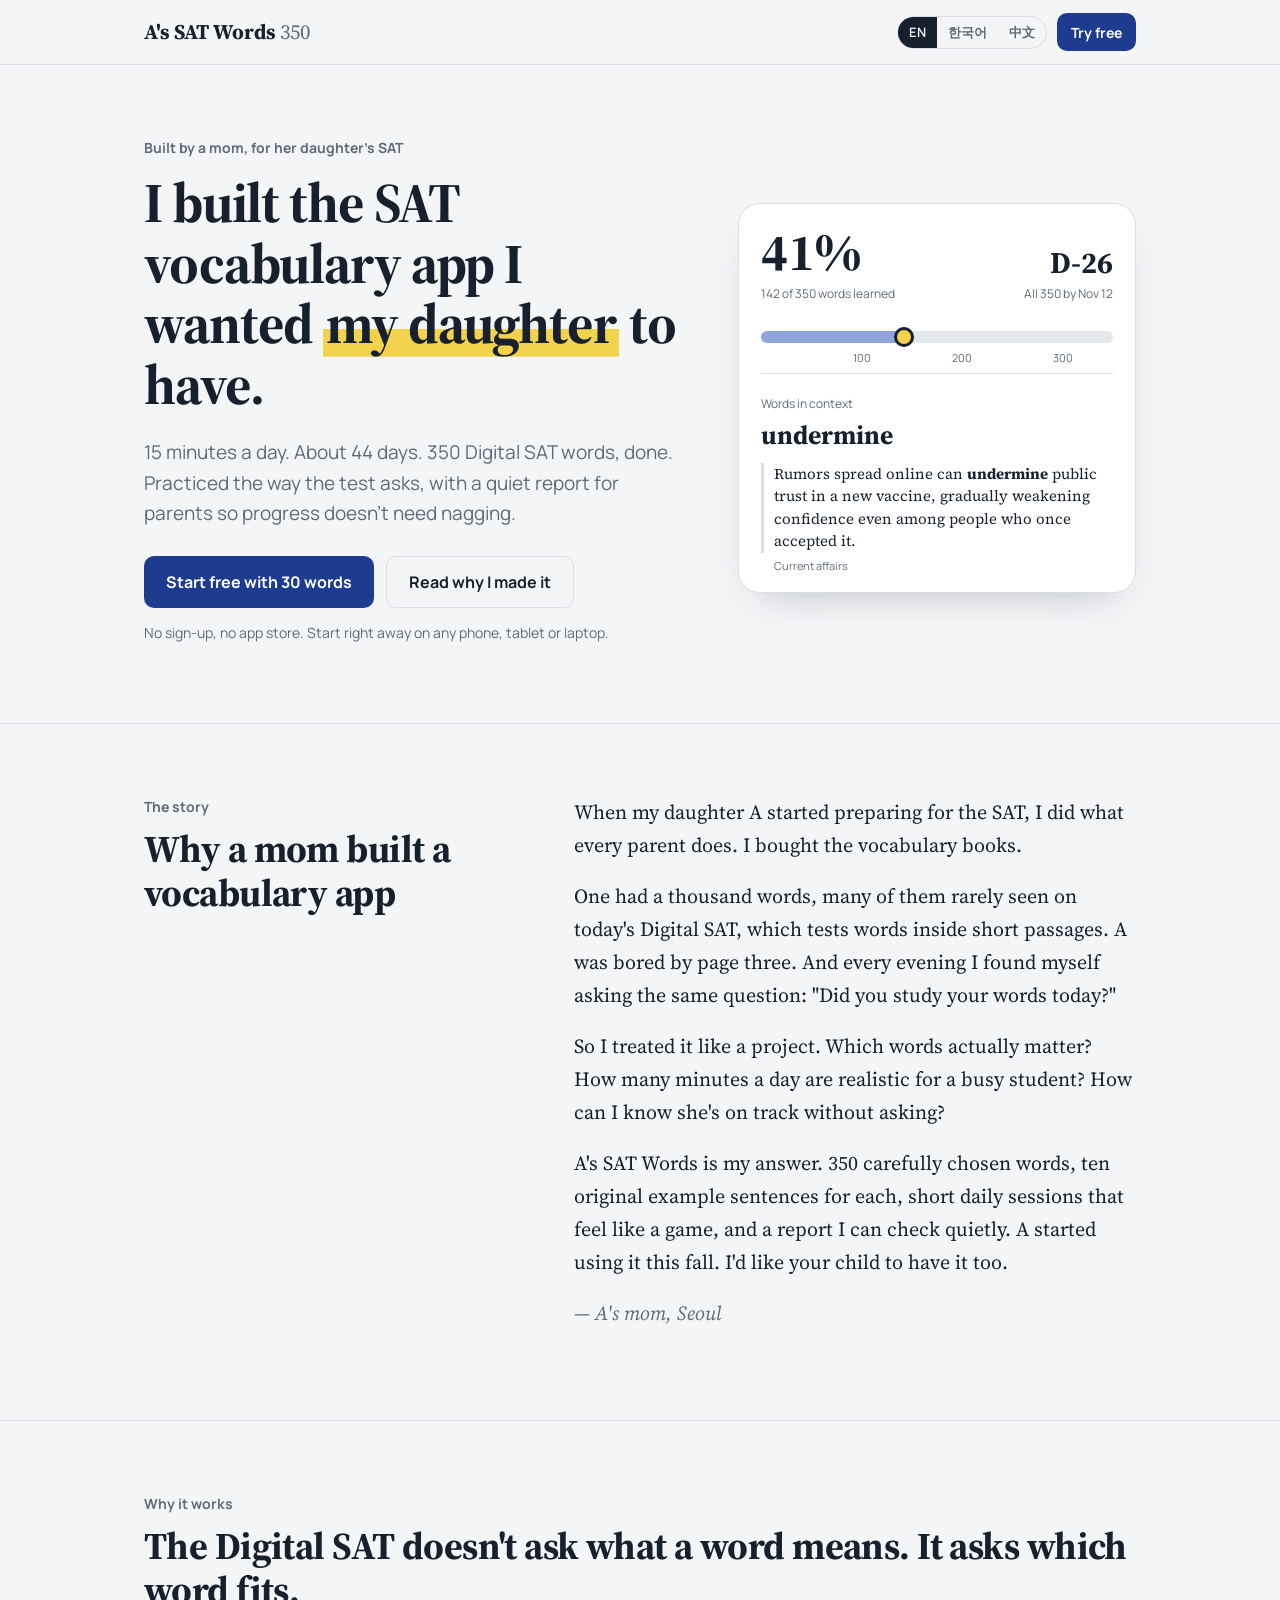
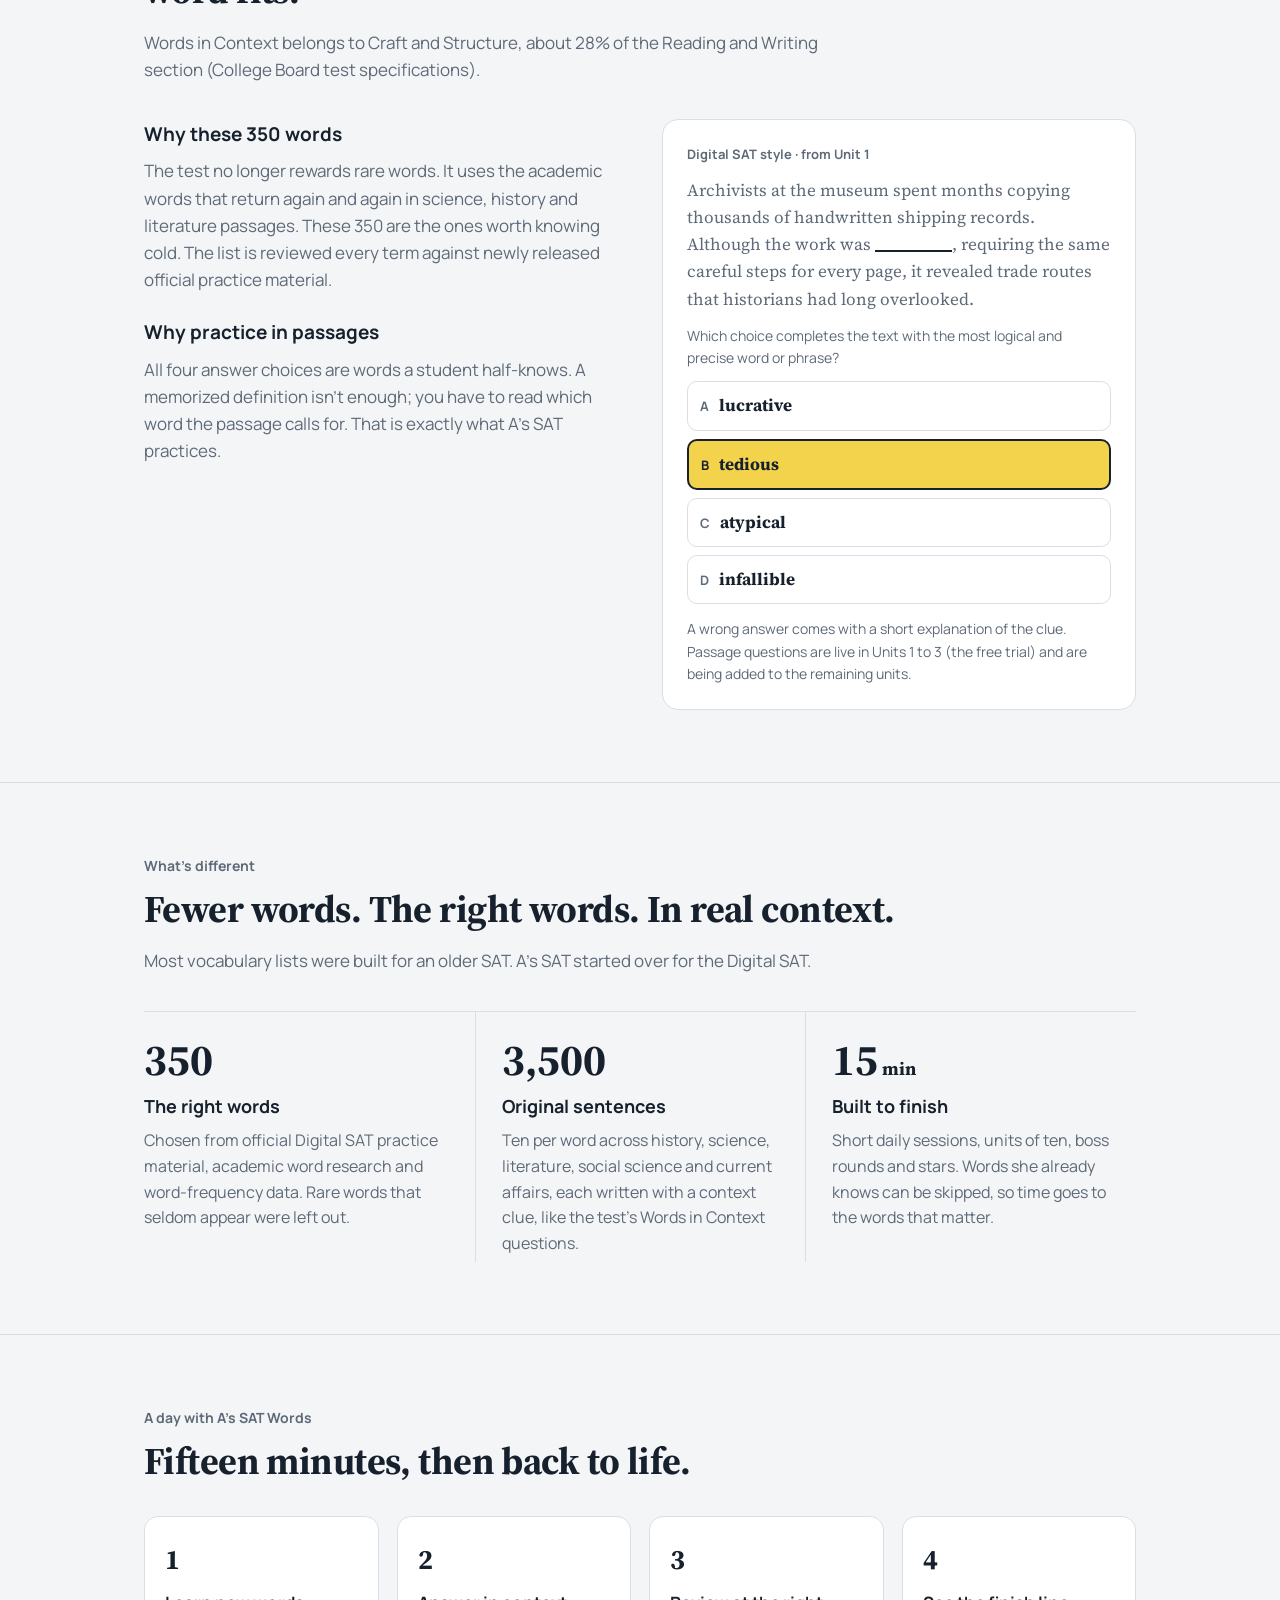
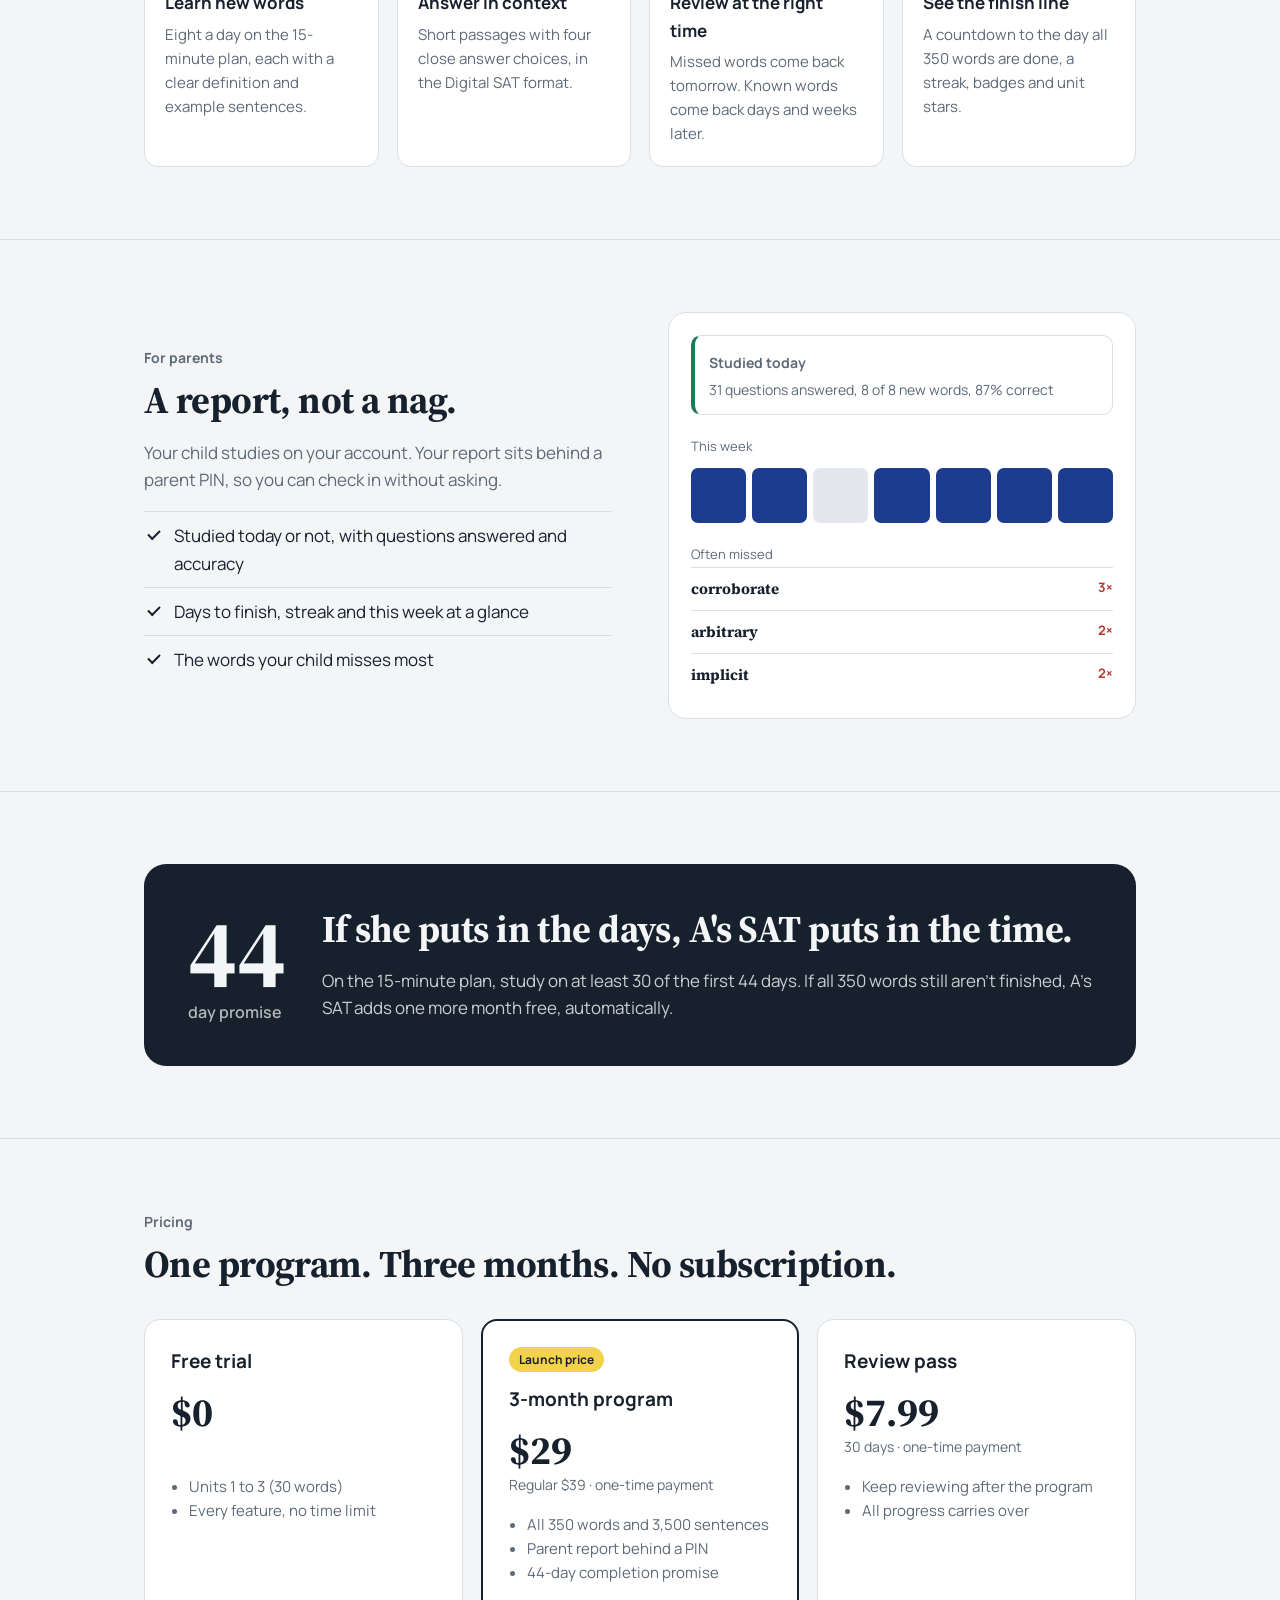
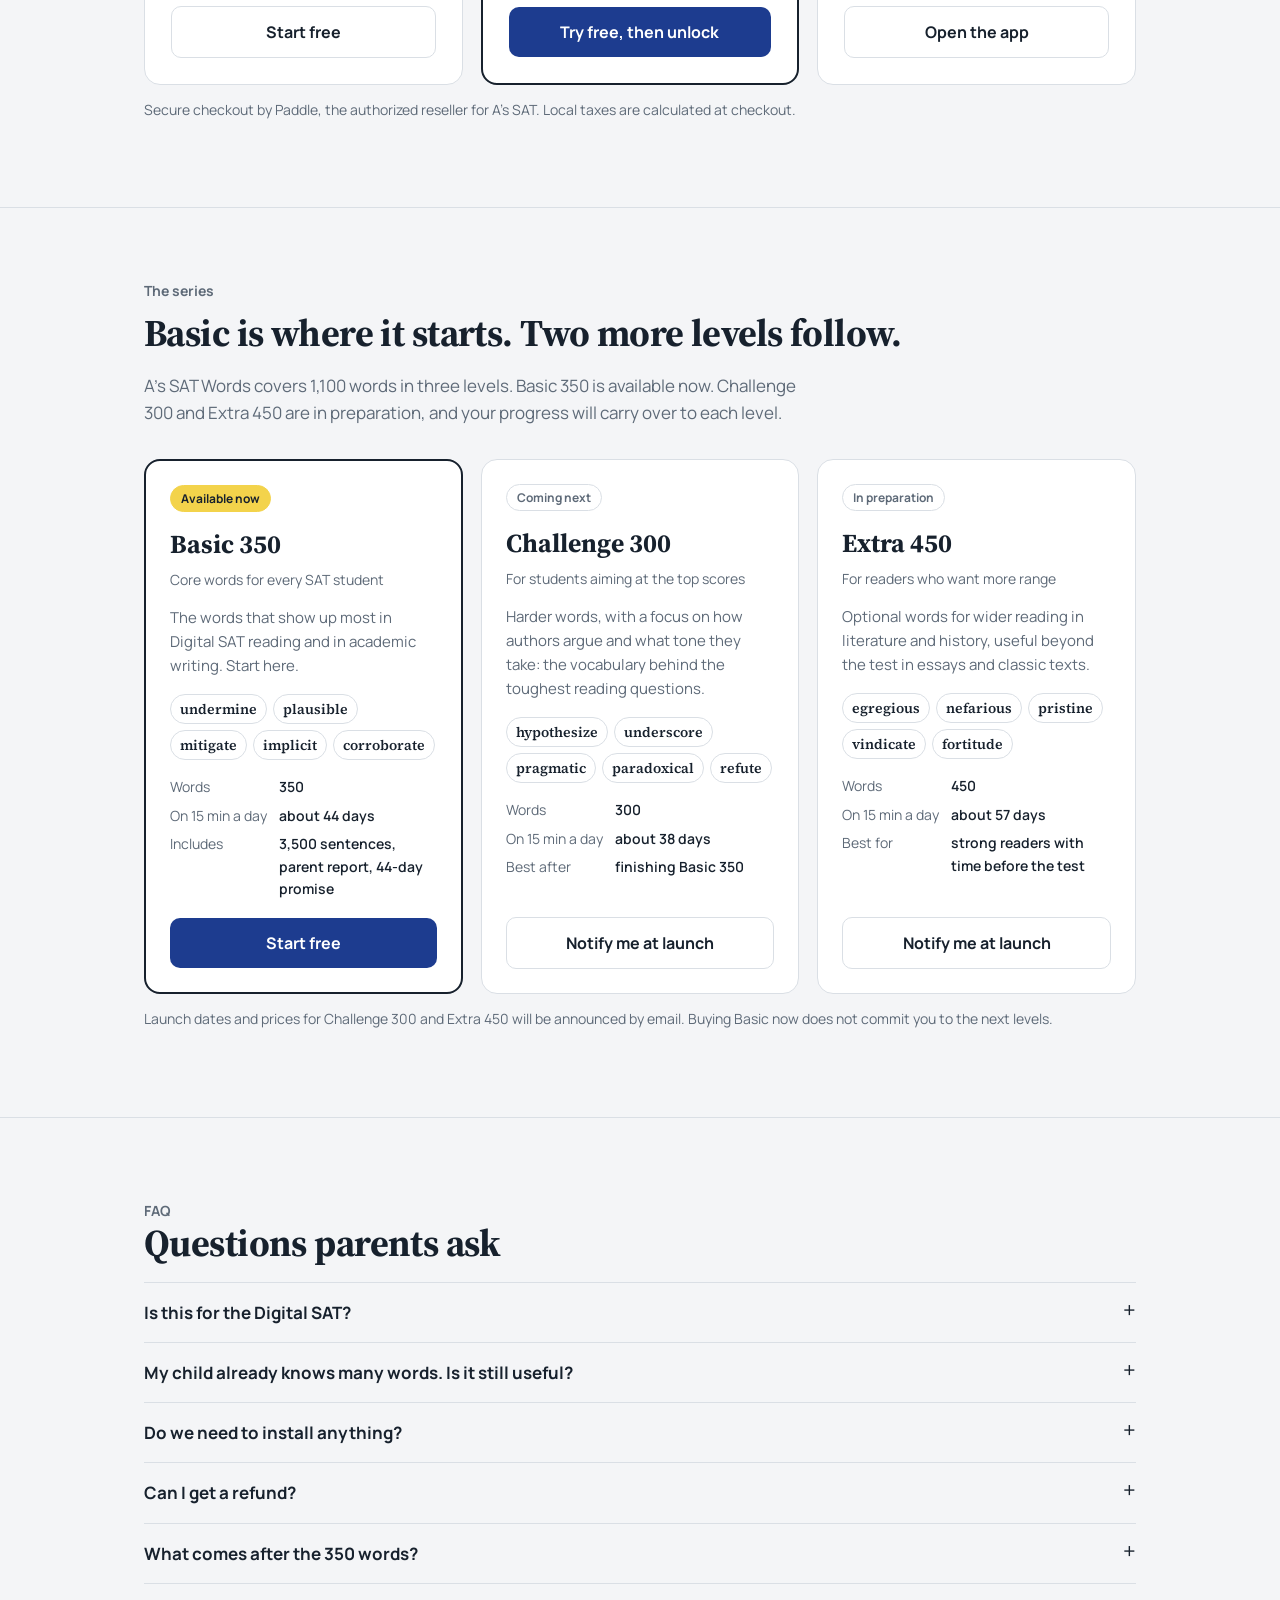
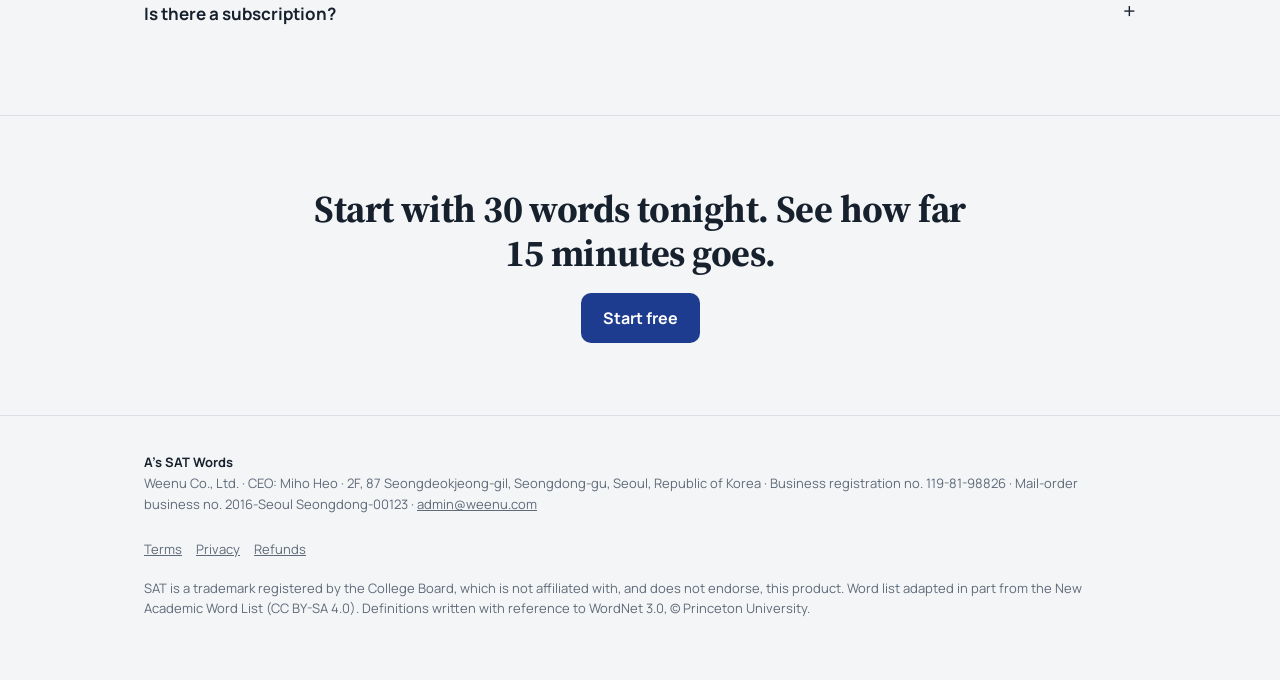
==== commit 171bbc05: "Add Digital SAT style passage questions for Units 1-3 and explain the format on the landing page - 6" ====
--- a/public/index.html
+++ b/public/index.html
@@ -73,6 +73,20 @@
 .letter{display:grid;grid-template-columns:.8fr 1.2fr;gap:56px}
 .letter .body p{font-family:var(--serif);font-size:20px;line-height:1.65;margin:0 0 18px}
 .letter .sig{font-family:var(--serif);font-style:italic;color:var(--muted);font-size:18px}
+html[lang="ko"] body{word-break:keep-all;overflow-wrap:break-word}
+.why{display:grid;grid-template-columns:1fr 1fr;gap:44px;margin-top:36px;align-items:start}
+.why h3{font-size:19px;margin:0 0 8px}.why>div>p{color:var(--muted);margin:0 0 24px}
+.sample{background:var(--surface);border:1px solid var(--rule);border-radius:16px;padding:24px}
+.sample .lab{font-size:13px;font-weight:700;color:var(--muted);margin:0 0 12px}
+.sample .psg{font-family:var(--serif);font-size:17px;line-height:1.6;margin:0}
+.sample .blank{display:inline-block;min-width:4.5em;border-bottom:2px solid var(--ink);height:1em;vertical-align:-2px}
+.sample .ask{font-size:14px;color:var(--muted);margin:12px 0}
+.sample ol{list-style:none;padding:0;margin:0;display:grid;gap:8px}
+.sample li{border:1px solid var(--rule);border-radius:10px;padding:10px 12px;font-family:var(--serif);font-weight:700;display:flex;gap:10px;align-items:baseline}
+.sample li span{font-family:var(--sans);font-weight:700;font-size:13px;color:var(--muted)}
+.sample li.ok{border:2px solid var(--ink);background:var(--mark)}.sample li.ok span{color:inherit}
+.sample .cap{font-size:14px;color:var(--muted);margin:14px 0 0}
+@media (max-width:860px){.why{grid-template-columns:1fr;gap:28px}}
 .grid3{display:grid;grid-template-columns:repeat(3,1fr);gap:0;margin-top:36px;border-top:1px solid var(--rule)}
 .grid3>div{padding:26px 26px 6px 0}.grid3>div+div{padding-left:26px;border-left:1px solid var(--rule)}
 .grid3 b.n{font-family:var(--serif);font-size:44px;line-height:1;display:block;margin-bottom:10px}
@@ -152,12 +166,12 @@
   <div>
     <p class="eyebrow"><span lang="en">Built by a mom, for her daughter's SAT</span><span lang="ko">SAT를 준비하는 딸을 위해, 엄마가 만든 앱</span><span lang="zh">一位妈妈，为准备SAT的女儿而做</span></p>
     <h1><span lang="en">I built the SAT vocabulary app I wanted <span class="hl">my daughter</span> to have.</span><span lang="ko">딸에게 꼭 주고 싶었던 <span class="hl">SAT 단어 앱</span>, 직접 만들었습니다.</span><span lang="zh">我为女儿做了一款我一直想给她的<span class="hl">SAT词汇应用</span>。</span></h1>
-    <p class="lede"><span lang="en">350 words chosen for the Digital SAT. 15 minutes a day. Every word learned in about 44 days. And a quiet report for parents, so progress doesn't need nagging.</span><span lang="ko">Digital SAT에 맞춰 고른 350단어. 하루 15분이면 약 44일 만에 모든 단어를 배웁니다. 잔소리 대신, 부모님께는 조용한 진도 리포트를 드립니다.</span><span lang="zh">为新版机考SAT（Digital SAT）精选的350个单词。每天15分钟，约44天学完全部单词。给家长一份安静的进度报告，不用再催促。</span></p>
+    <p class="lede"><span lang="en">15 minutes a day. About 44 days. 350 Digital SAT words, done. Practiced the way the test asks, with a quiet report for parents so progress doesn't need nagging.</span><span lang="ko">하루 15분, 약 44일. Digital SAT 핵심 350단어를 끝냅니다. 시험이 묻는 방식 그대로 연습하고, 부모님께는 잔소리 대신 조용한 진도 리포트를 드립니다.</span><span lang="zh">每天15分钟，约44天，学完机考SAT（Digital SAT）核心350词。按考试的出题方式练习，并给家长一份安静的进度报告，不用再催促。</span></p>
     <div class="ctas">
       <a class="btn" href="/app/"><span lang="en">Start free with 30 words</span><span lang="ko">30단어 무료로 시작하기</span><span lang="zh">免费开始：先学30个单词</span></a>
       <a class="btn ghost" href="#story"><span lang="en">Read why I made it</span><span lang="ko">이 앱을 만든 이유</span><span lang="zh">我为什么做这款应用</span></a>
     </div>
-    <p class="fine"><span lang="en">No app store needed. Works on any phone, tablet or laptop.</span><span lang="ko">앱 설치 없이 휴대폰, 태블릿, 노트북 어디서나 바로 쓸 수 있습니다.</span><span lang="zh">无需下载应用。手机、平板、电脑都能直接使用。</span></p>
+    <p class="fine"><span lang="en">No sign-up, no app store. Start right away on any phone, tablet or laptop.</span><span lang="ko">가입도 설치도 필요 없습니다. 휴대폰, 태블릿, 노트북에서 바로 시작하세요.</span><span lang="zh">无需注册，无需下载。手机、平板、电脑都能马上开始。</span></p>
   </div>
   <div class="mock" aria-hidden="true">
     <div class="top"><div><b class="big" id="pct">0%</b><small><span lang="en">142 of 350 words learned</span><span lang="ko">350단어 중 142단어 학습</span><span lang="zh">已学350个单词中的142个</span></small></div>
@@ -185,6 +199,27 @@
   </div>
 </div></section>
 
+<section id="why"><div class="wrap">
+  <p class="kicker"><span lang="en">Why it works</span><span lang="ko">왜 효과가 있나요</span><span lang="zh">为什么有效</span></p>
+  <h2><span lang="en">The Digital SAT doesn't ask what a word means. It asks which word fits.</span><span lang="ko">Digital SAT는 단어 뜻을 묻지 않습니다. 지문의 빈칸을 묻습니다.</span><span lang="zh">机考SAT不问单词的意思，而是问哪个词最适合填进短文。</span></h2>
+  <p class="sub"><span lang="en">Words in Context belongs to Craft and Structure, about 28% of the Reading and Writing section (College Board test specifications).</span><span lang="ko">Words in Context가 속한 Craft and Structure 영역은 Reading and Writing의 약 28%를 차지합니다 (College Board 시험 명세 기준).</span><span lang="zh">Words in Context所属的Craft and Structure部分，约占阅读与写作部分的28%（依据College Board考试说明）。</span></p>
+  <div class="why">
+    <div>
+      <h3><span lang="en">Why these 350 words</span><span lang="ko">왜 이 350단어인가</span><span lang="zh">为什么是这350个词</span></h3>
+      <p><span lang="en">The test no longer rewards rare words. It uses the academic words that return again and again in science, history and literature passages. These 350 are the ones worth knowing cold. The list is reviewed every term against newly released official practice material.</span><span lang="ko">지금의 SAT는 희귀한 단어를 묻지 않습니다. 과학, 역사, 문학 지문에 반복해서 나오는 학술 단어를 묻습니다. 350개는 그중 확실히 알아야 하는 단어입니다. 리스트는 새로 공개되는 공식 연습 자료를 기준으로 매 학기 점검합니다.</span><span lang="zh">现在的SAT不再考生僻词，而是考在科学、历史、文学短文中反复出现的学术词汇。这350个词，就是其中必须熟练掌握的。词表每学期会依据新公开的官方练习材料进行复核。</span></p>
+      <h3><span lang="en">Why practice in passages</span><span lang="ko">왜 지문 속에서 연습하나</span><span lang="zh">为什么要在短文中练习</span></h3>
+      <p><span lang="en">All four answer choices are words a student half-knows. A memorized definition isn't enough; you have to read which word the passage calls for. That is exactly what A's SAT practices.</span><span lang="ko">보기 네 개는 모두 어렴풋이 아는 단어입니다. 뜻을 외운 것만으로는 고를 수 없고, 지문이 어떤 단어를 요구하는지 읽어내야 합니다. A's SAT는 바로 그 연습을 합니다.</span><span lang="zh">四个选项都是学生似懂非懂的单词。只背释义选不出来，必须读出短文需要哪个词。A's SAT练的正是这一点。</span></p>
+    </div>
+    <div class="sample">
+      <p class="lab"><span lang="en">Digital SAT style · from Unit 1</span><span lang="ko">Digital SAT 형식 · 1유닛 문제</span><span lang="zh">机考SAT题型 · 第1单元</span></p>
+      <p class="psg">Archivists at the museum spent months copying thousands of handwritten shipping records. Although the work was <i class="blank"></i>, requiring the same careful steps for every page, it revealed trade routes that historians had long overlooked.</p>
+      <p class="ask">Which choice completes the text with the most logical and precise word or phrase?</p>
+      <ol><li><span>A</span>lucrative</li><li class="ok"><span>B</span>tedious</li><li><span>C</span>atypical</li><li><span>D</span>infallible</li></ol>
+      <p class="cap"><span lang="en">A wrong answer comes with a short explanation of the clue. Passage questions are live in Units 1 to 3 (the free trial) and are being added to the remaining units.</span><span lang="ko">틀리면 어떤 단서를 놓쳤는지 짧은 해설이 나옵니다. 실전형 지문 문제는 1~3유닛(무료 체험)부터 제공하며, 나머지 유닛에 차례로 추가됩니다.</span><span lang="zh">答错时会显示简短解析，指出错过的线索。短文题目前已在第1至3单元（免费试用）上线，其余单元将陆续添加。</span></p>
+    </div>
+  </div>
+</div></section>
+
 <section><div class="wrap">
   <p class="kicker"><span lang="en">What's different</span><span lang="ko">무엇이 다른가요</span><span lang="zh">有什么不同</span></p>
   <h2><span lang="en">Fewer words. The right words. In real context.</span><span lang="ko">더 적게, 더 정확하게, 실제 문맥 속에서.</span><span lang="zh">更少的单词，更对的单词，放在真实语境里。</span></h2>
@@ -201,7 +236,7 @@
   <h2><span lang="en">Fifteen minutes, then back to life.</span><span lang="ko">15분이면 끝납니다.</span><span lang="zh">十五分钟，然后回到生活。</span></h2>
   <div class="steps">
     <div class="step"><h3><span lang="en">Learn new words</span><span lang="ko">새 단어 배우기</span><span lang="zh">学习新单词</span></h3><p><span lang="en">Eight a day on the 15-minute plan, each with a clear definition and example sentences.</span><span lang="ko">15분 플랜 기준 하루 8개. 쉬운 정의와 예문이 함께 나옵니다.</span><span lang="zh">15分钟计划每天学8个，每个都有清晰释义和例句。</span></p></div>
-    <div class="step"><h3><span lang="en">Answer in context</span><span lang="ko">문맥 속에서 풀기</span><span lang="zh">在语境中作答</span></h3><p><span lang="en">Fill-in-the-blank questions built from real sentences, just like the test.</span><span lang="ko">실제 문장으로 만든 빈칸 문제를 시험처럼 풉니다.</span><span lang="zh">用真实句子出的填空题，和考试一样。</span></p></div>
+    <div class="step"><h3><span lang="en">Answer in context</span><span lang="ko">문맥 속에서 풀기</span><span lang="zh">在语境中作答</span></h3><p><span lang="en">Short passages with four close answer choices, in the Digital SAT format.</span><span lang="ko">짧은 지문과 헷갈리는 보기 네 개. Digital SAT 형식 그대로 풉니다.</span><span lang="zh">短文加四个相近的选项，与机考SAT题型一致。</span></p></div>
     <div class="step"><h3><span lang="en">Review at the right time</span><span lang="ko">잊기 전에 복습</span><span lang="zh">在对的时间复习</span></h3><p><span lang="en">Missed words come back tomorrow. Known words come back days and weeks later.</span><span lang="ko">틀린 단어는 다음 날, 맞힌 단어는 며칠에서 몇 주 뒤에 다시 나옵니다.</span><span lang="zh">答错的单词明天再出现，答对的单词几天或几周后再复习。</span></p></div>
     <div class="step"><h3><span lang="en">See the finish line</span><span lang="ko">결승선 보기</span><span lang="zh">看见终点线</span></h3><p><span lang="en">A countdown to the day all 350 words are done, a streak, badges and unit stars.</span><span lang="ko">350단어 완주까지의 D-day, 연속 학습일, 배지와 유닛 별.</span><span lang="zh">学完350个单词的倒计时、连续学习天数、徽章和单元星星。</span></p></div>
   </div>
@@ -289,7 +324,7 @@
 <section class="faq"><div class="wrap">
   <p class="kicker">FAQ</p>
   <h2><span lang="en">Questions parents ask</span><span lang="ko">자주 묻는 질문</span><span lang="zh">家长常见问题</span></h2>
-  <details><summary><span lang="en">Is this for the Digital SAT?</span><span lang="ko">Digital SAT용인가요?</span><span lang="zh">适合机考SAT吗？</span></summary><p><span lang="en">Yes. The Digital SAT asks about words inside short passages, so every word comes with ten sentences and practice in context, not just definitions.</span><span lang="ko">네. Digital SAT는 짧은 지문 속에서 단어를 묻기 때문에, 뜻만이 아니라 단어마다 예문 10개와 문맥 문제로 연습합니다.</span><span lang="zh">适合。机考SAT在短文中考查词汇，所以每个单词不仅有释义，还有10个例句和语境练习。</span></p></details>
+  <details><summary><span lang="en">Is this for the Digital SAT?</span><span lang="ko">Digital SAT용인가요?</span><span lang="zh">适合机考SAT吗？</span></summary><p><span lang="en">Yes. The Digital SAT asks which word best fits a short passage, so practice here uses passages with four close choices, plus ten example sentences per word. Passage questions are live in Units 1 to 3 and are being added to the rest.</span><span lang="ko">네. Digital SAT는 짧은 지문에 가장 알맞은 단어를 고르게 합니다. 그래서 뜻만 외우지 않고, 헷갈리는 보기 네 개가 있는 지문 문제와 단어마다 예문 10개로 연습합니다. 지문 문제는 1~3유닛부터 제공하며 나머지 유닛에 차례로 추가됩니다.</span><span lang="zh">适合。机考SAT要求选出最适合短文的单词，所以这里用带四个相近选项的短文题练习，每个单词还有10个例句。短文题目前已在第1至3单元上线，其余单元将陆续添加。</span></p></details>
   <details><summary><span lang="en">My child already knows many words. Is it still useful?</span><span lang="ko">이미 아는 단어가 많은데 도움이 될까요?</span><span lang="zh">孩子已经认识很多单词，还有用吗？</span></summary><p><span lang="en">That's why "I know this" and unit test-outs exist. Known words are skipped, so strong readers finish sooner.</span><span lang="ko">그래서 "I know this"와 유닛 테스트아웃 기능이 있습니다. 아는 단어는 건너뛰기 때문에 영어를 잘하는 학생은 더 빨리 끝냅니다.</span><span lang="zh">正因如此才有“I know this”和单元测试跳过功能。认识的单词会被跳过，英语好的学生能更快学完。</span></p></details>
   <details><summary><span lang="en">Do we need to install anything?</span><span lang="ko">설치가 필요한가요?</span><span lang="zh">需要安装什么吗？</span></summary><p><span lang="en">No. Open it in your browser and add it to the home screen. It works like an app on iPhone, Android and computers.</span><span lang="ko">아니요. 브라우저에서 열고 홈 화면에 추가하면 아이폰, 안드로이드, 컴퓨터에서 앱처럼 쓸 수 있습니다.</span><span lang="zh">不需要。在浏览器中打开并添加到主屏幕，就能在iPhone、安卓手机和电脑上像应用一样使用。</span></p></details>
   <details><summary><span lang="en">Can I get a refund?</span><span lang="ko">환불이 되나요?</span><span lang="zh">可以退款吗？</span></summary><p><span lang="en">Yes, within 7 days of purchase if units beyond the free trial haven't been used. See the refund policy for details.</span><span lang="ko">네. 결제 후 7일 이내이고 무료 체험 이후의 유닛을 사용하지 않았다면 환불됩니다. 자세한 내용은 환불 정책을 확인해 주세요.</span><span lang="zh">可以。购买后7天内，且未使用免费试用以外的单元，即可退款。详情请见退款政策。</span></p></details>
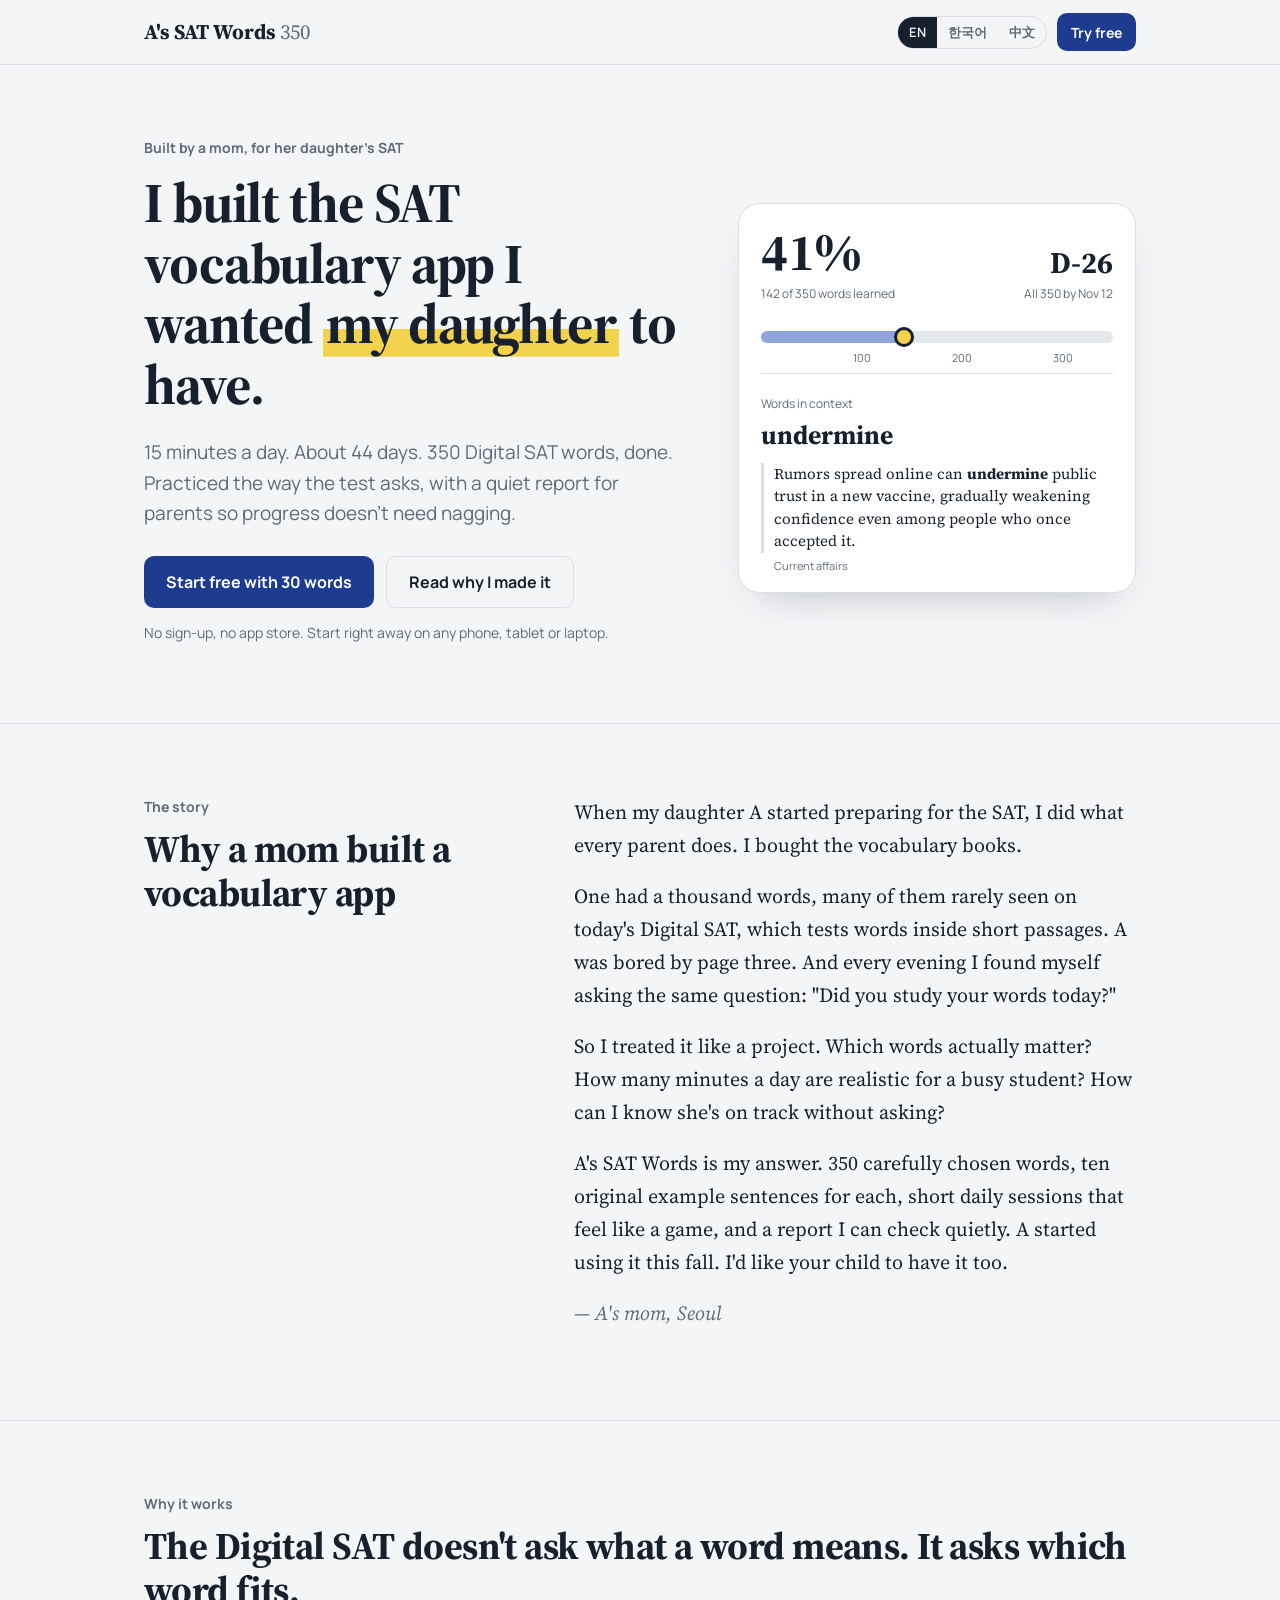
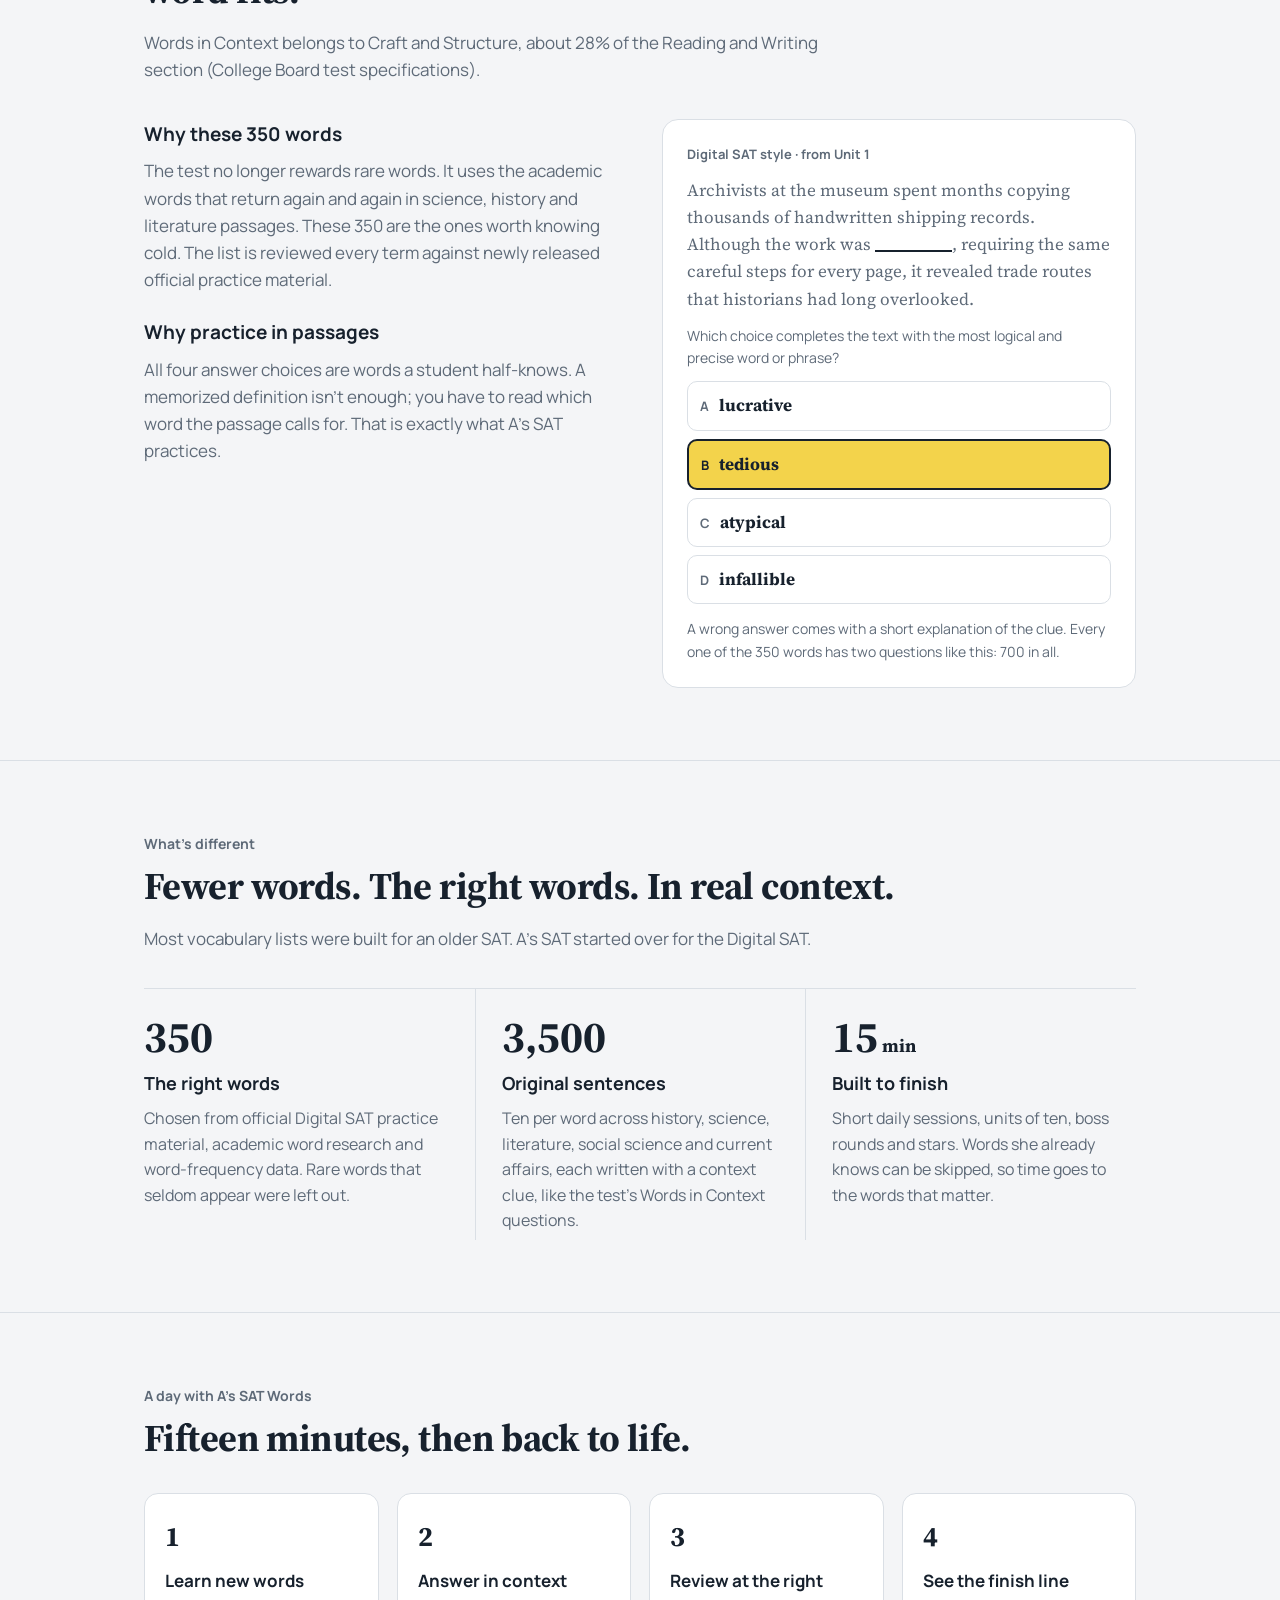
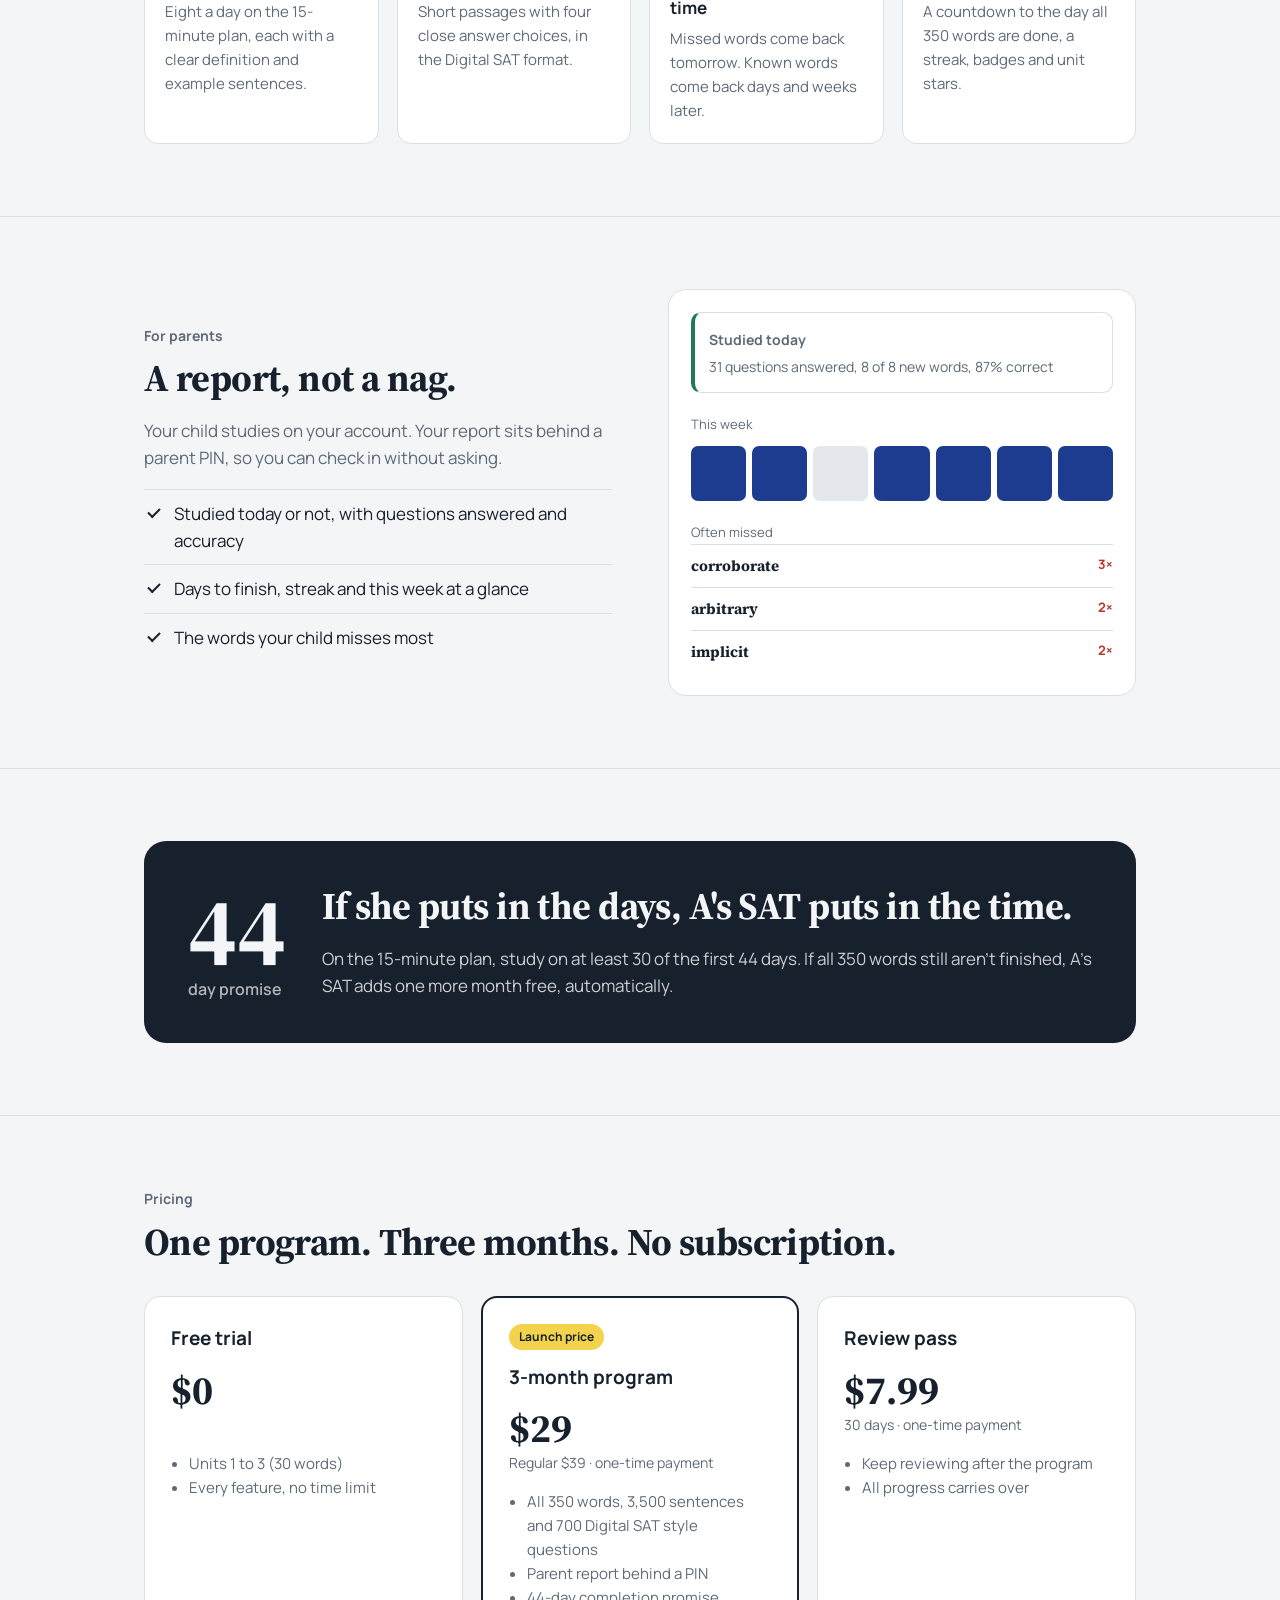
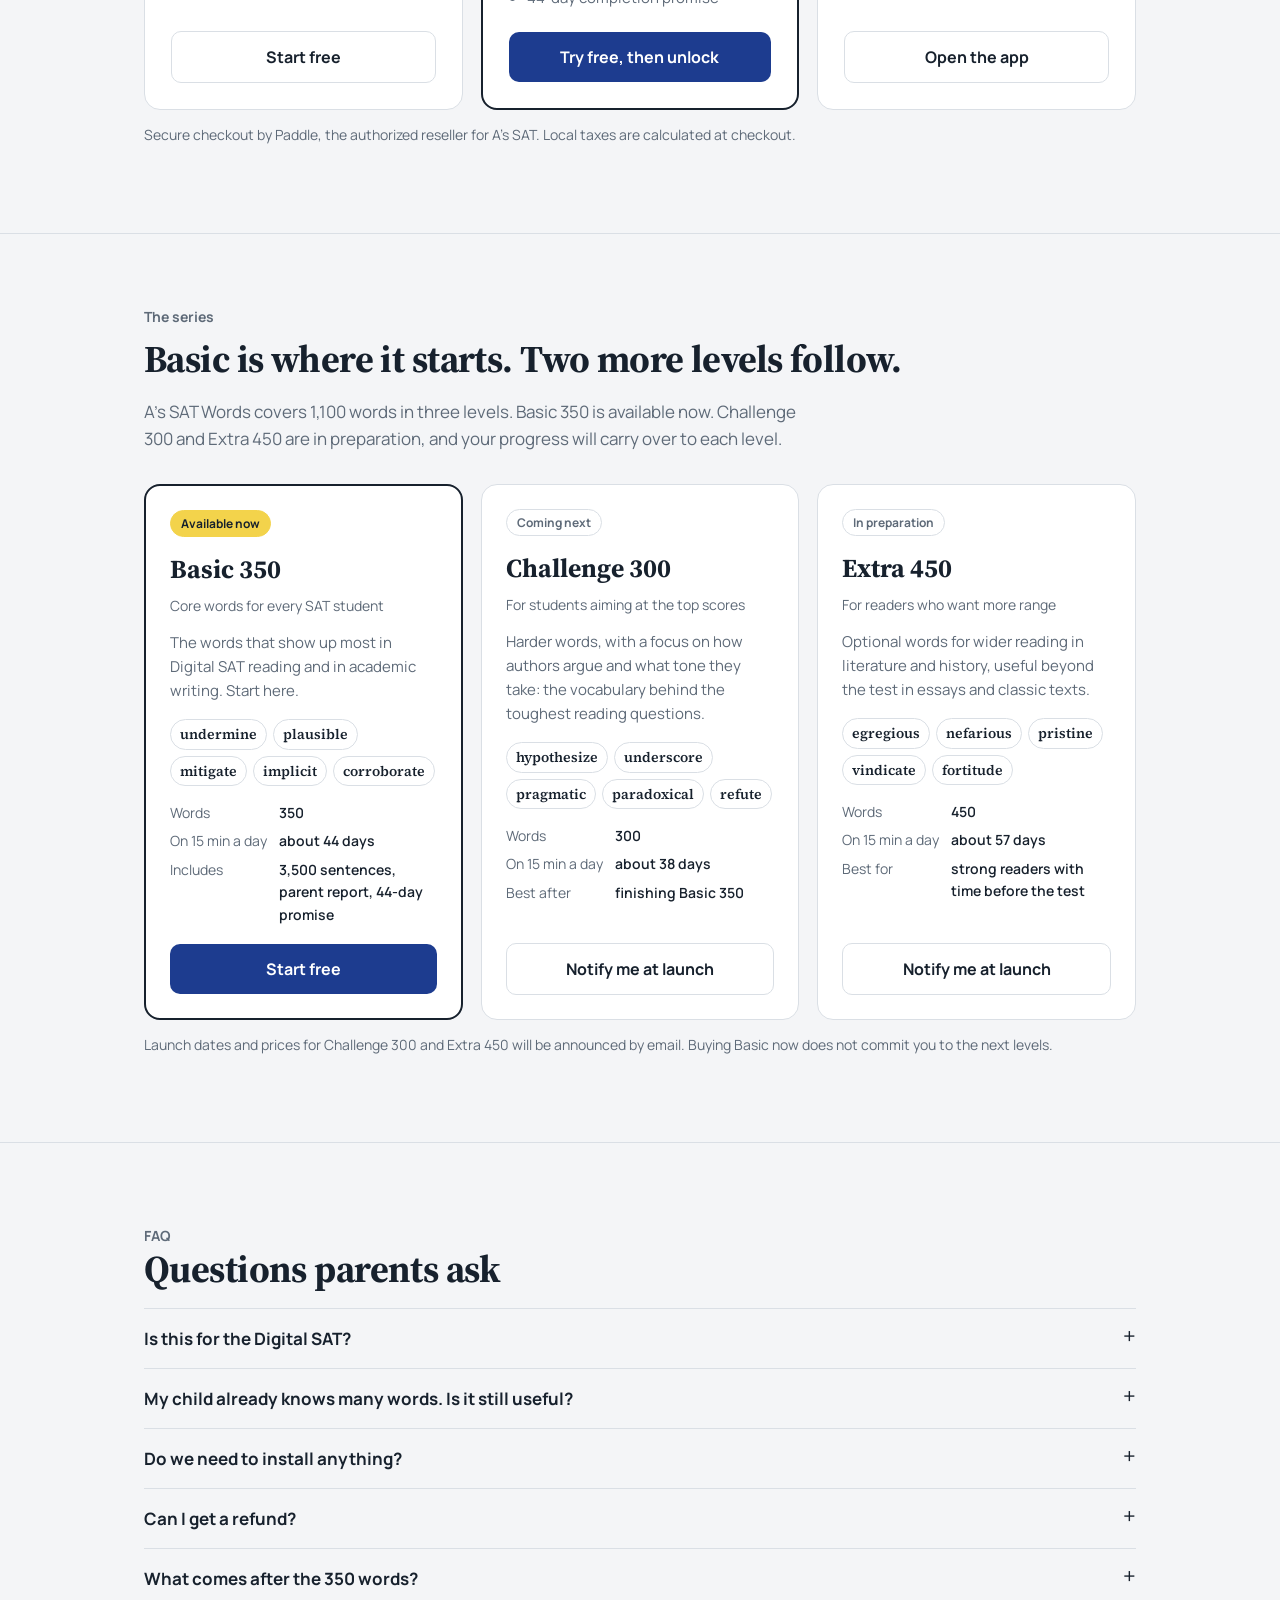
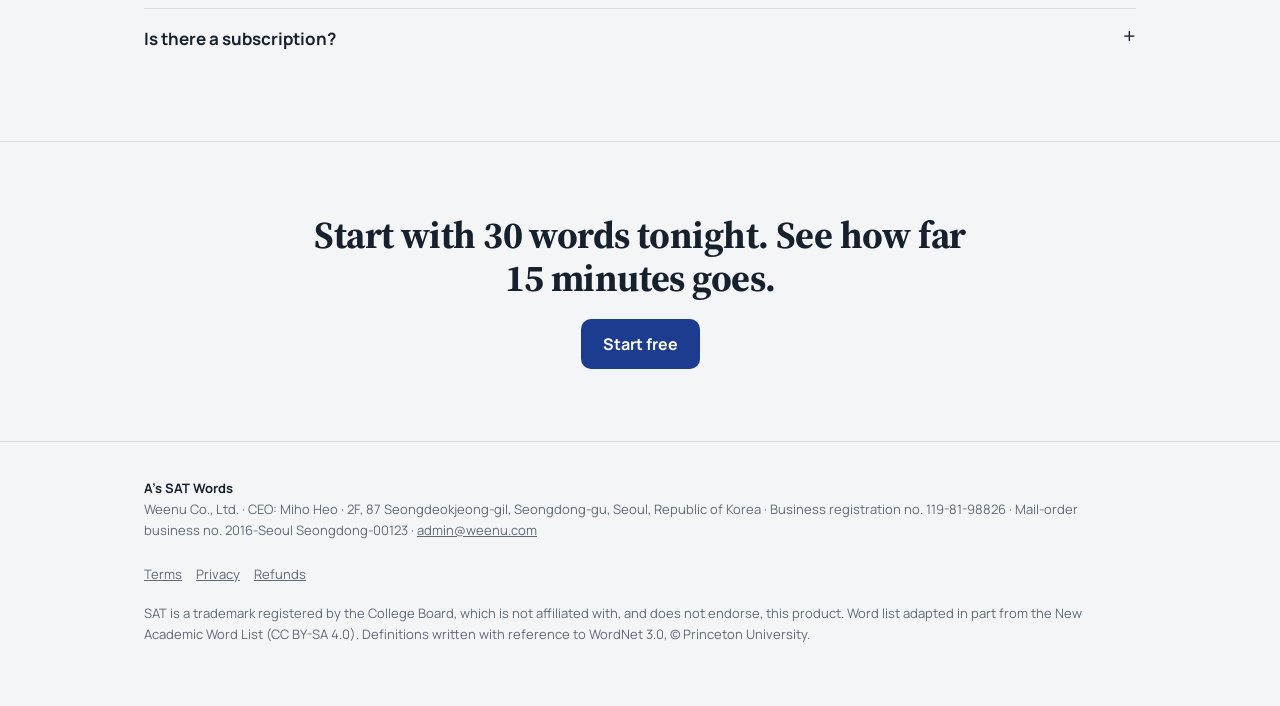
==== commit e86de28a: "Extend Digital SAT style questions to all 350 words (700 questions) Units 4-35 reuse the app's own e" ====
--- a/public/index.html
+++ b/public/index.html
@@ -215,7 +215,7 @@
       <p class="psg">Archivists at the museum spent months copying thousands of handwritten shipping records. Although the work was <i class="blank"></i>, requiring the same careful steps for every page, it revealed trade routes that historians had long overlooked.</p>
       <p class="ask">Which choice completes the text with the most logical and precise word or phrase?</p>
       <ol><li><span>A</span>lucrative</li><li class="ok"><span>B</span>tedious</li><li><span>C</span>atypical</li><li><span>D</span>infallible</li></ol>
-      <p class="cap"><span lang="en">A wrong answer comes with a short explanation of the clue. Passage questions are live in Units 1 to 3 (the free trial) and are being added to the remaining units.</span><span lang="ko">틀리면 어떤 단서를 놓쳤는지 짧은 해설이 나옵니다. 실전형 지문 문제는 1~3유닛(무료 체험)부터 제공하며, 나머지 유닛에 차례로 추가됩니다.</span><span lang="zh">答错时会显示简短解析，指出错过的线索。短文题目前已在第1至3单元（免费试用）上线，其余单元将陆续添加。</span></p>
+      <p class="cap"><span lang="en">A wrong answer comes with a short explanation of the clue. Every one of the 350 words has two questions like this: 700 in all.</span><span lang="ko">틀리면 어떤 단서를 놓쳤는지 짧은 해설이 나옵니다. 350단어 모두 이런 문제가 2개씩, 총 700문제입니다.</span><span lang="zh">答错时会显示简短解析，指出错过的线索。350个单词每个都有两道这样的题，共700道。</span></p>
     </div>
   </div>
 </div></section>
@@ -284,7 +284,7 @@
       <a class="btn ghost" href="/app/"><span lang="en">Start free</span><span lang="ko">무료로 시작</span><span lang="zh">免费开始</span></a></div>
     <div class="card main"><span class="tag"><span lang="en">Launch price</span><span lang="ko">출시 기념가</span><span lang="zh">上线优惠价</span></span><h3><span lang="en">3-month program</span><span lang="ko">3개월 프로그램</span><span lang="zh">三个月课程</span></h3>
       <div class="price"><span lang="en">$29</span><span lang="ko">39,000원</span><span lang="zh">$29</span></div><div class="was"><span lang="en">Regular $39 · one-time payment</span><span lang="ko">정가 49,000원 · 1회 결제</span><span lang="zh">原价 $39 · 一次性付款</span></div>
-      <ul><li><span lang="en">All 350 words and 3,500 sentences</span><span lang="ko">350단어 전체와 예문 3,500개</span><span lang="zh">全部350个单词和3,500个例句</span></li><li><span lang="en">Parent report behind a PIN</span><span lang="ko">부모 PIN으로 보호되는 리포트</span><span lang="zh">PIN码保护的家长报告</span></li><li><span lang="en">44-day completion promise</span><span lang="ko">44일 완주 약속</span><span lang="zh">44天学完承诺</span></li></ul>
+      <ul><li><span lang="en">All 350 words, 3,500 sentences and 700 Digital SAT style questions</span><span lang="ko">350단어 전체, 예문 3,500개, 실전형 문제 700개</span><span lang="zh">全部350个单词、3,500个例句和700道机考SAT题型练习</span></li><li><span lang="en">Parent report behind a PIN</span><span lang="ko">부모 PIN으로 보호되는 리포트</span><span lang="zh">PIN码保护的家长报告</span></li><li><span lang="en">44-day completion promise</span><span lang="ko">44일 완주 약속</span><span lang="zh">44天学完承诺</span></li></ul>
       <a class="btn" href="/app/"><span lang="en">Try free, then unlock</span><span lang="ko">무료 체험 후 결제</span><span lang="zh">先免费试用，再解锁</span></a></div>
     <div class="card"><h3><span lang="en">Review pass</span><span lang="ko">복습 연장권</span><span lang="zh">复习延长卡</span></h3>
       <div class="price"><span lang="en">$7.99</span><span lang="ko">9,900원</span><span lang="zh">$7.99</span></div><div class="was"><span lang="en">30 days · one-time payment</span><span lang="ko">30일 · 1회 결제</span><span lang="zh">30天 · 一次性付款</span></div>
@@ -324,7 +324,7 @@
 <section class="faq"><div class="wrap">
   <p class="kicker">FAQ</p>
   <h2><span lang="en">Questions parents ask</span><span lang="ko">자주 묻는 질문</span><span lang="zh">家长常见问题</span></h2>
-  <details><summary><span lang="en">Is this for the Digital SAT?</span><span lang="ko">Digital SAT용인가요?</span><span lang="zh">适合机考SAT吗？</span></summary><p><span lang="en">Yes. The Digital SAT asks which word best fits a short passage, so practice here uses passages with four close choices, plus ten example sentences per word. Passage questions are live in Units 1 to 3 and are being added to the rest.</span><span lang="ko">네. Digital SAT는 짧은 지문에 가장 알맞은 단어를 고르게 합니다. 그래서 뜻만 외우지 않고, 헷갈리는 보기 네 개가 있는 지문 문제와 단어마다 예문 10개로 연습합니다. 지문 문제는 1~3유닛부터 제공하며 나머지 유닛에 차례로 추가됩니다.</span><span lang="zh">适合。机考SAT要求选出最适合短文的单词，所以这里用带四个相近选项的短文题练习，每个单词还有10个例句。短文题目前已在第1至3单元上线，其余单元将陆续添加。</span></p></details>
+  <details><summary><span lang="en">Is this for the Digital SAT?</span><span lang="ko">Digital SAT용인가요?</span><span lang="zh">适合机考SAT吗？</span></summary><p><span lang="en">Yes. The Digital SAT asks which word best fits a short passage, so every word is practiced with two questions in that format, four close choices each, plus ten example sentences.</span><span lang="ko">네. Digital SAT는 짧은 지문에 가장 알맞은 단어를 고르게 합니다. 그래서 뜻만 외우지 않고, 단어마다 같은 형식의 문제 2개(헷갈리는 보기 네 개)와 예문 10개로 연습합니다.</span><span lang="zh">适合。机考SAT要求选出最适合短文的单词，所以每个单词都配有两道同样题型的练习（四个相近选项），另有10个例句。</span></p></details>
   <details><summary><span lang="en">My child already knows many words. Is it still useful?</span><span lang="ko">이미 아는 단어가 많은데 도움이 될까요?</span><span lang="zh">孩子已经认识很多单词，还有用吗？</span></summary><p><span lang="en">That's why "I know this" and unit test-outs exist. Known words are skipped, so strong readers finish sooner.</span><span lang="ko">그래서 "I know this"와 유닛 테스트아웃 기능이 있습니다. 아는 단어는 건너뛰기 때문에 영어를 잘하는 학생은 더 빨리 끝냅니다.</span><span lang="zh">正因如此才有“I know this”和单元测试跳过功能。认识的单词会被跳过，英语好的学生能更快学完。</span></p></details>
   <details><summary><span lang="en">Do we need to install anything?</span><span lang="ko">설치가 필요한가요?</span><span lang="zh">需要安装什么吗？</span></summary><p><span lang="en">No. Open it in your browser and add it to the home screen. It works like an app on iPhone, Android and computers.</span><span lang="ko">아니요. 브라우저에서 열고 홈 화면에 추가하면 아이폰, 안드로이드, 컴퓨터에서 앱처럼 쓸 수 있습니다.</span><span lang="zh">不需要。在浏览器中打开并添加到主屏幕，就能在iPhone、安卓手机和电脑上像应用一样使用。</span></p></details>
   <details><summary><span lang="en">Can I get a refund?</span><span lang="ko">환불이 되나요?</span><span lang="zh">可以退款吗？</span></summary><p><span lang="en">Yes, within 7 days of purchase if units beyond the free trial haven't been used. See the refund policy for details.</span><span lang="ko">네. 결제 후 7일 이내이고 무료 체험 이후의 유닛을 사용하지 않았다면 환불됩니다. 자세한 내용은 환불 정책을 확인해 주세요.</span><span lang="zh">可以。购买后7天内，且未使用免费试用以外的单元，即可退款。详情请见退款政策。</span></p></details>
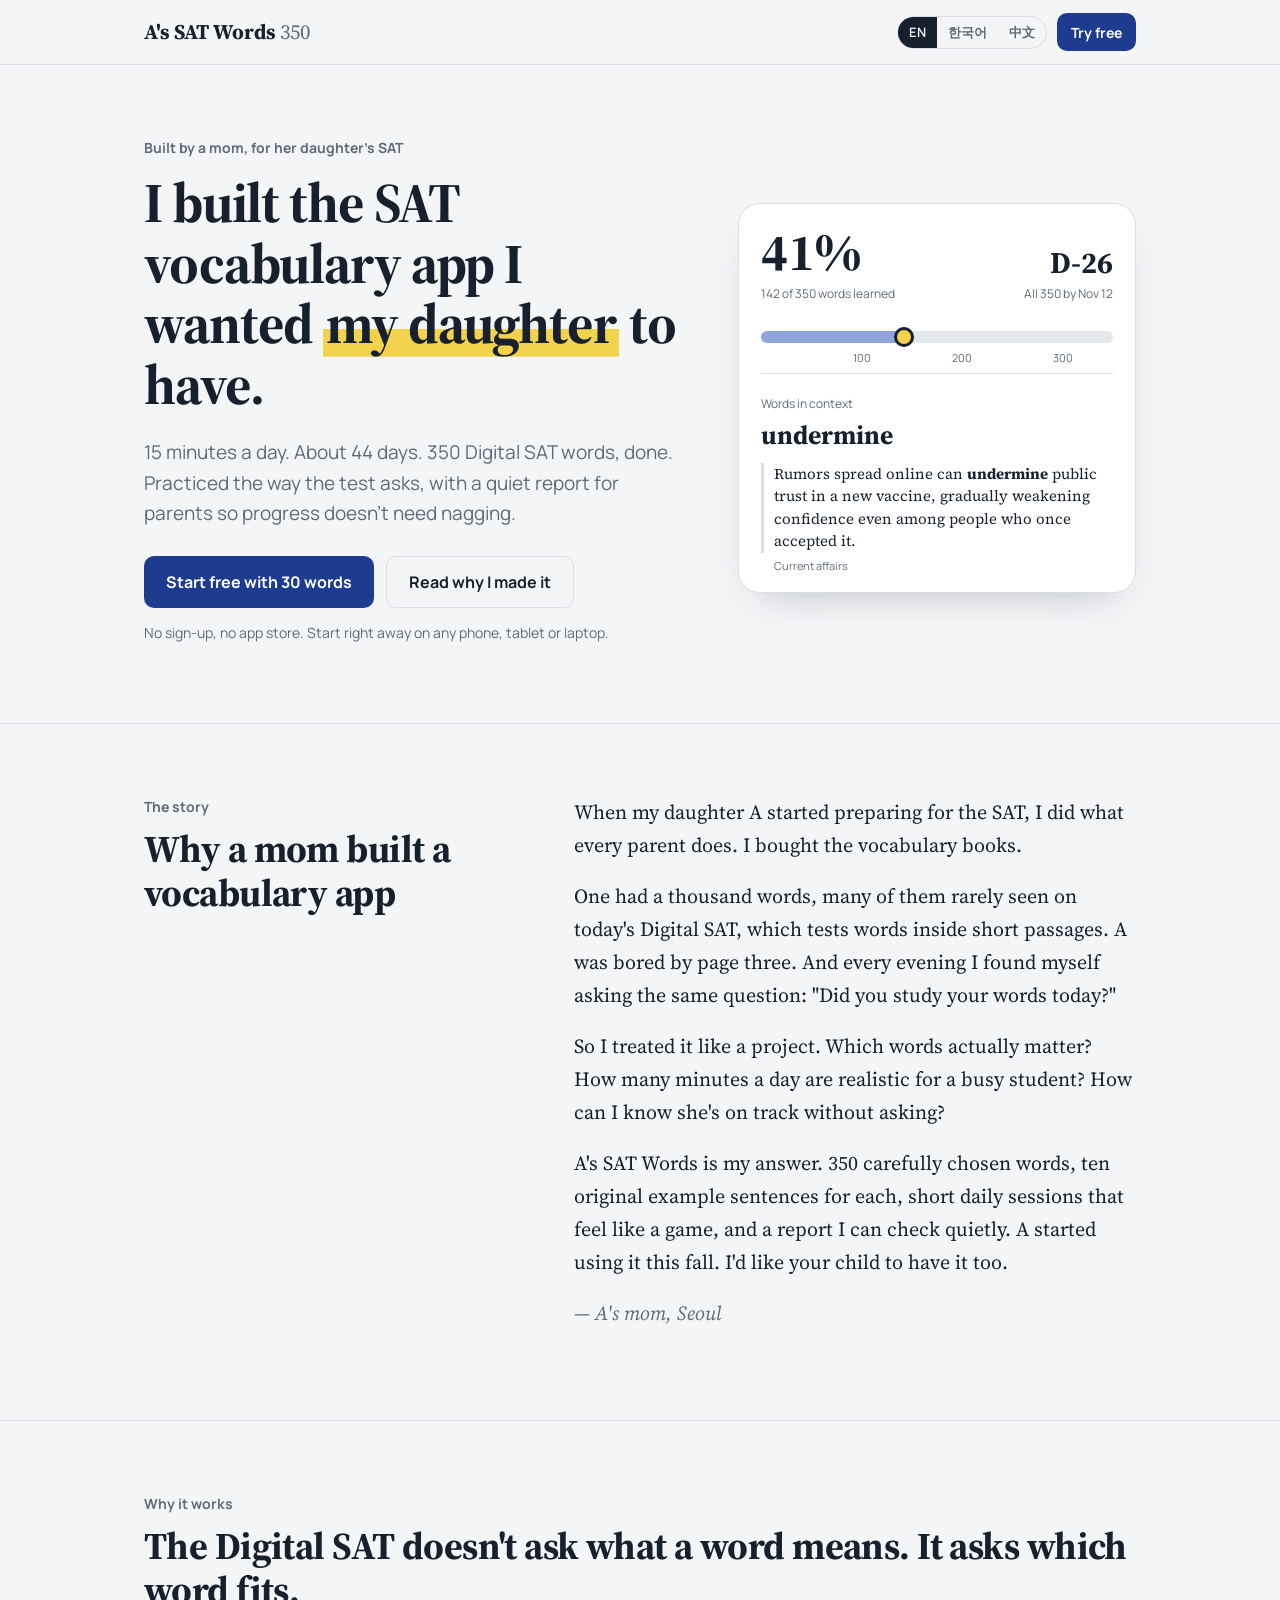
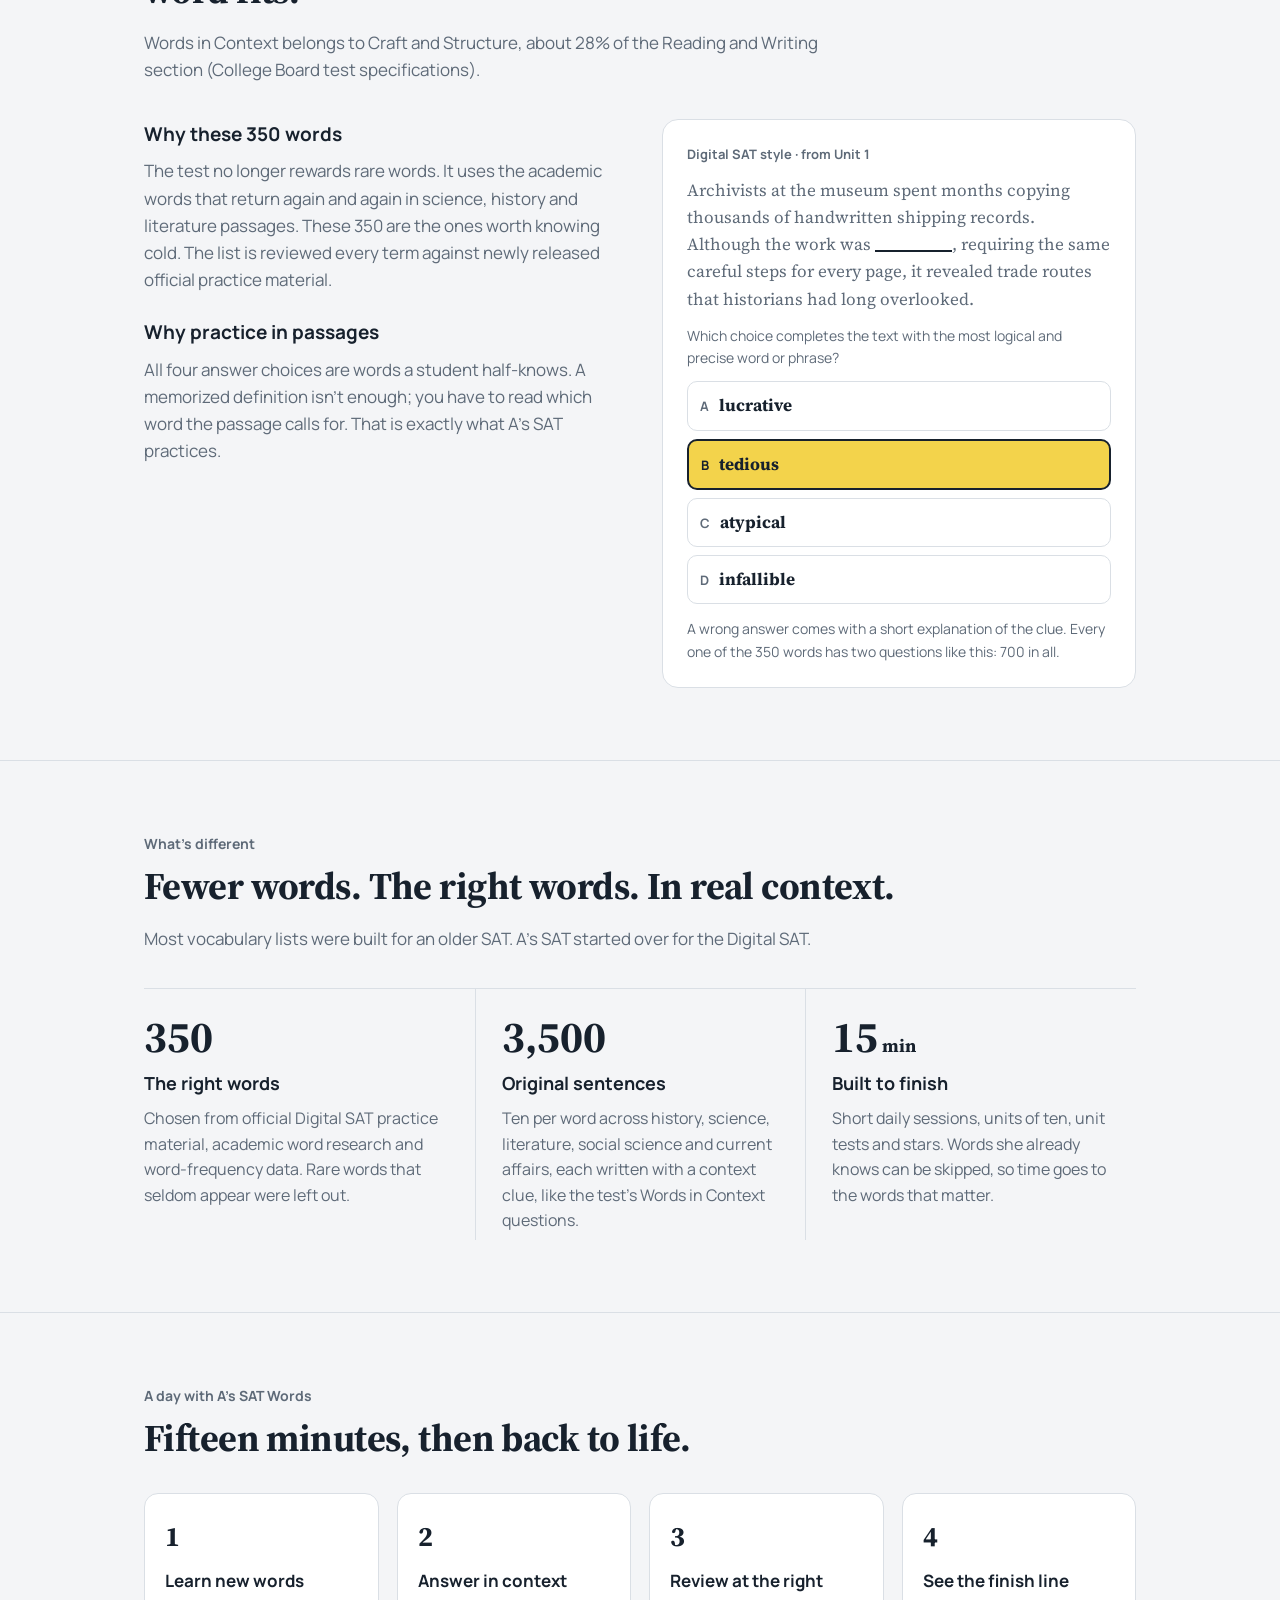
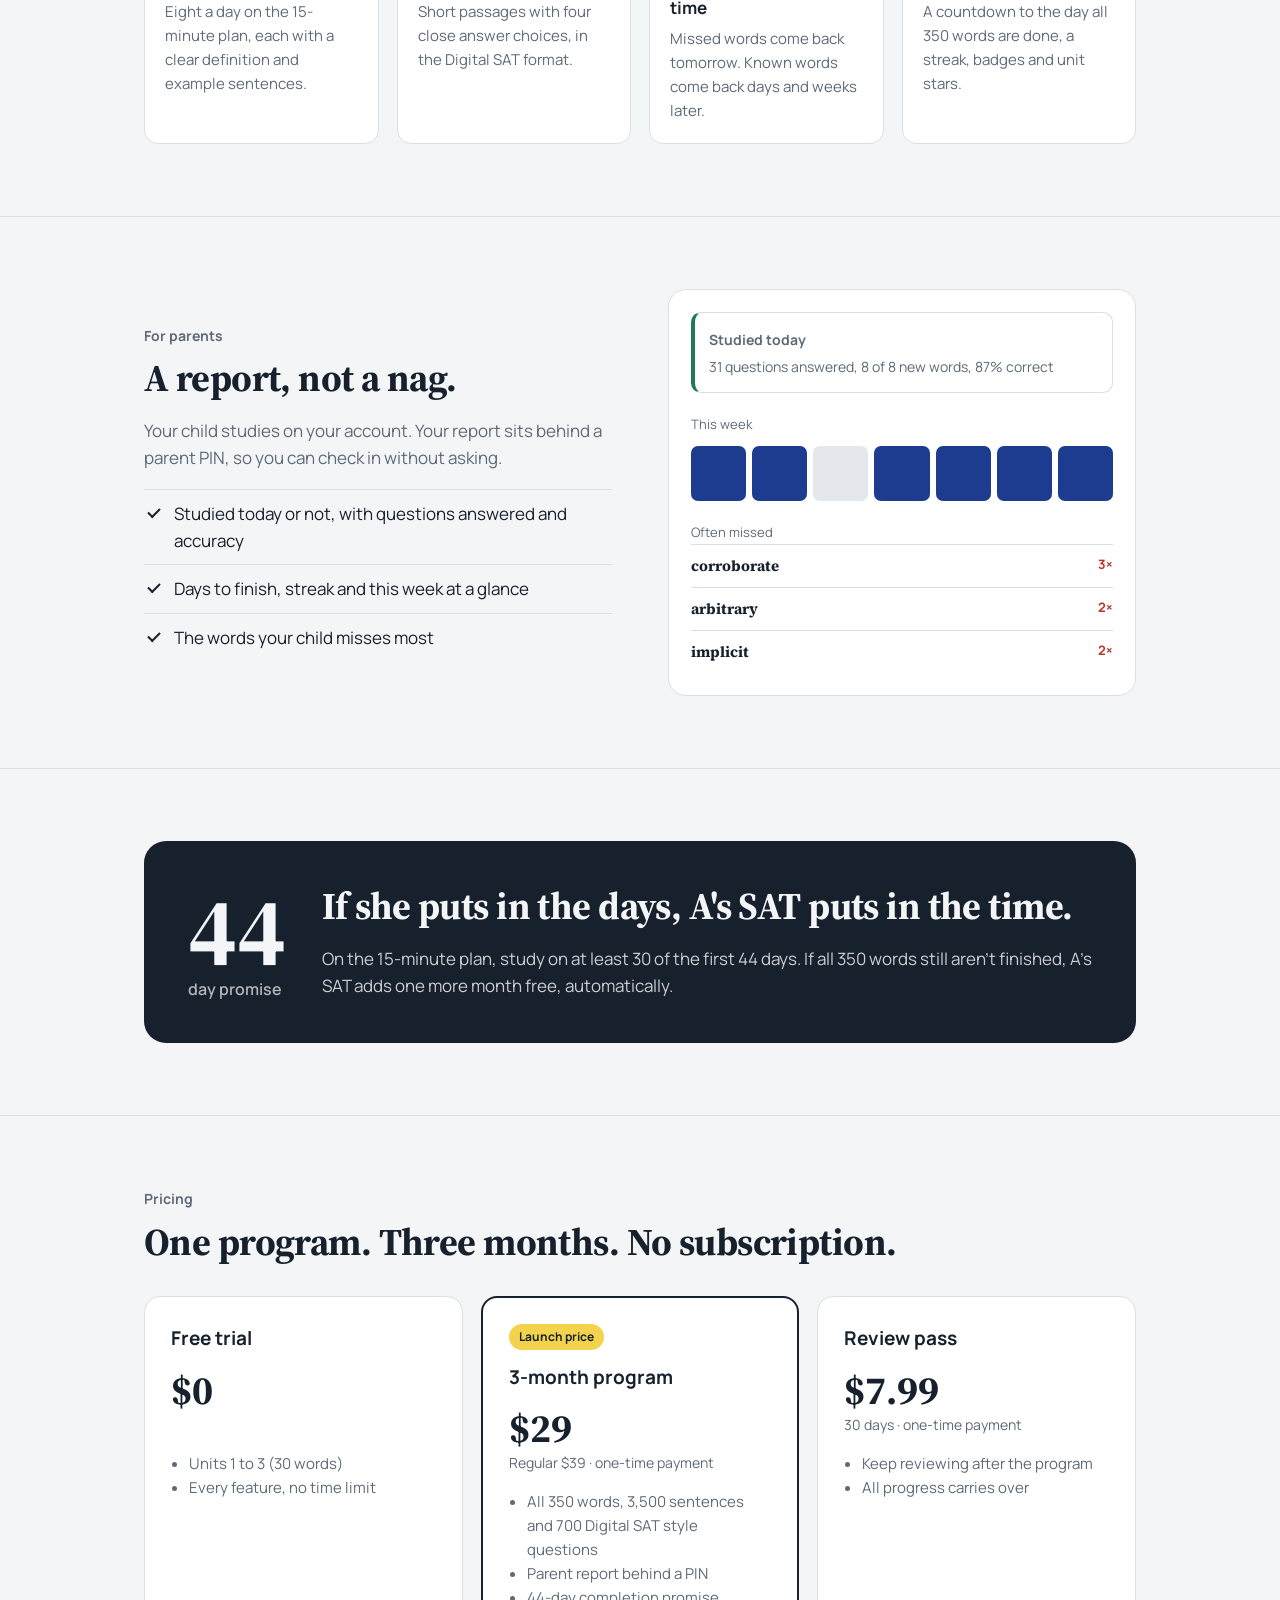
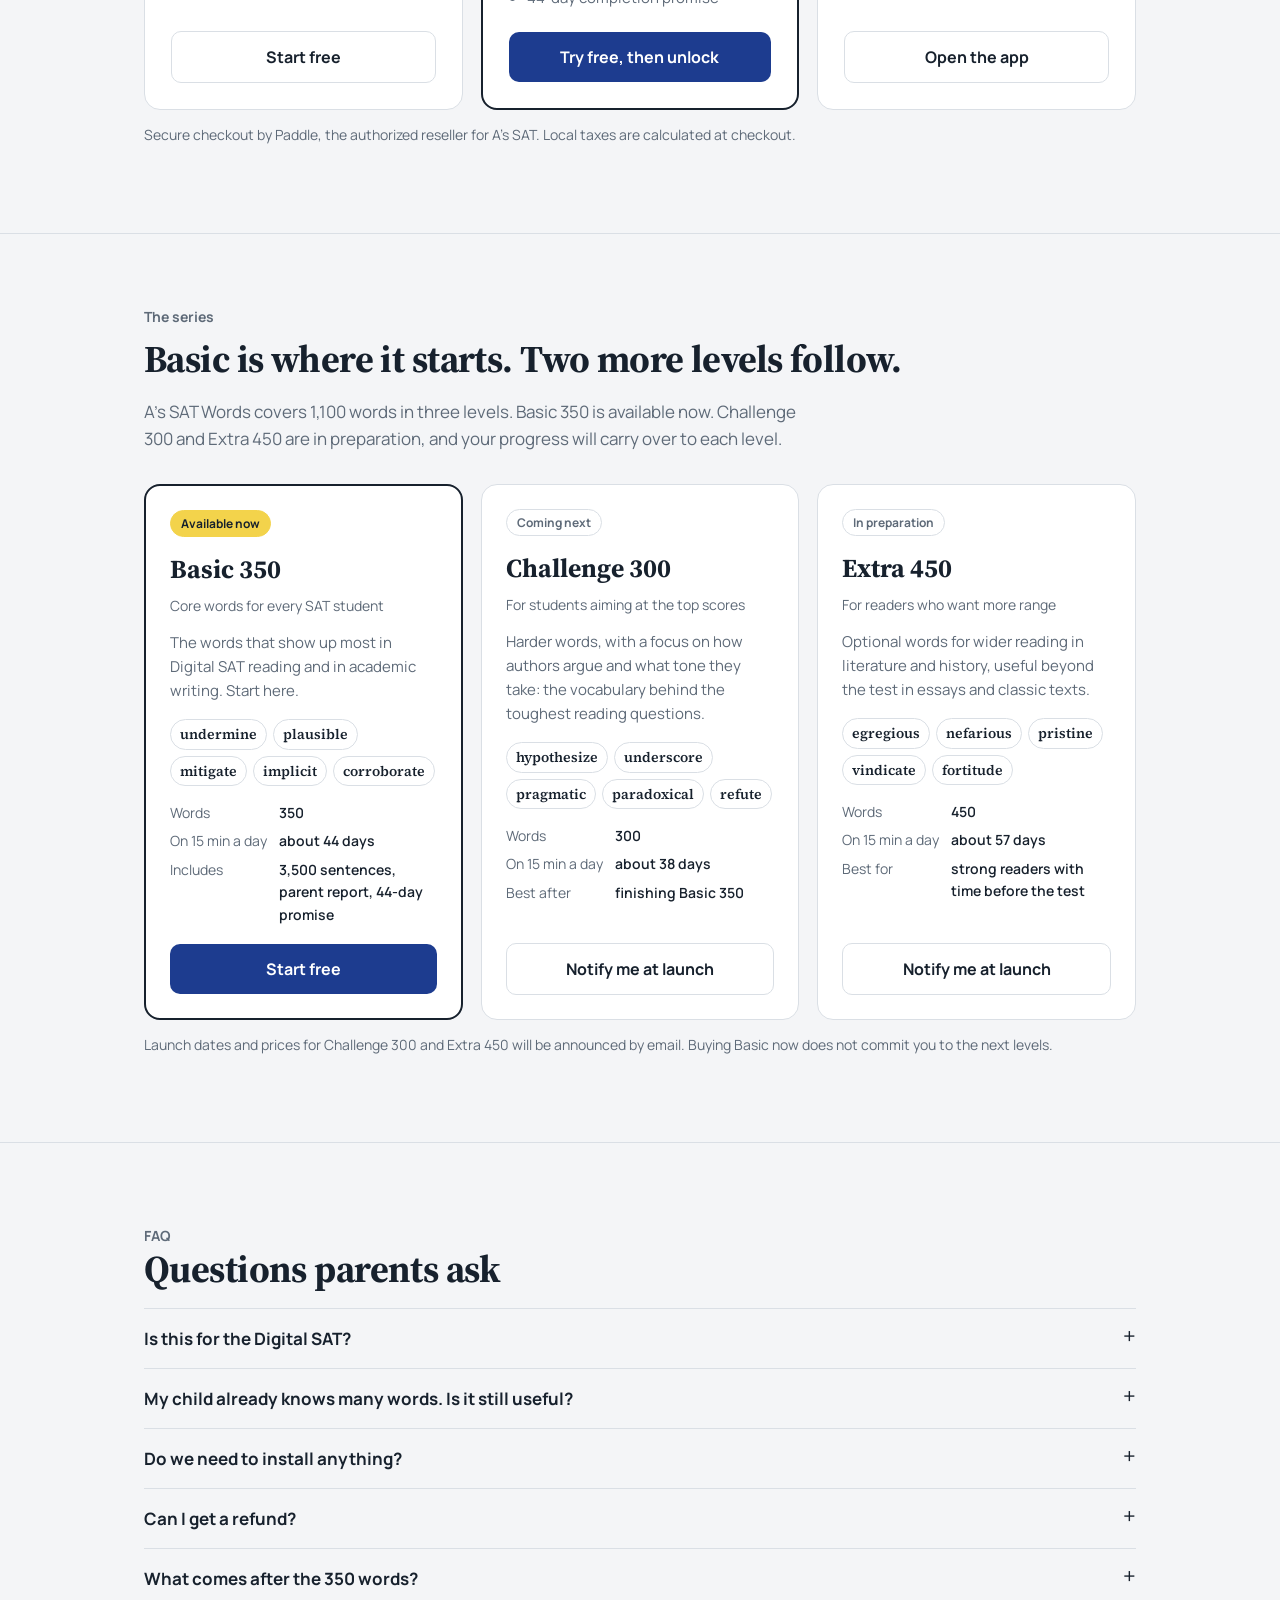
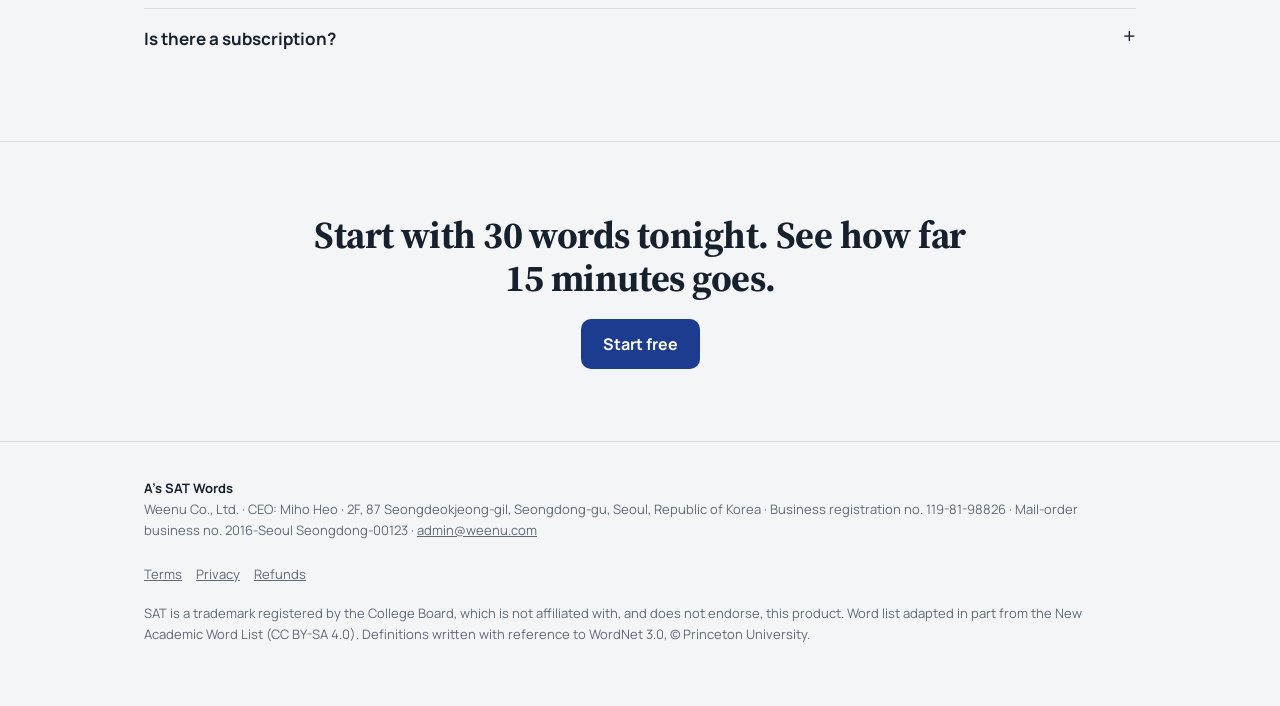
==== commit 412e7aa9: "Rename boss round to unit test and invite students to take it - 'Unit test' in the unit sheet, sessi" ====
--- a/public/index.html
+++ b/public/index.html
@@ -1,8 +1,9 @@
 <!DOCTYPE html>
-<html lang="en" data-lang="en">
+<html lang="en" data-lang="en" translate="no">
 <head>
 <meta charset="utf-8">
 <meta name="viewport" content="width=device-width, initial-scale=1, viewport-fit=cover">
+<meta name="google" content="notranslate">
 <title>A's SAT Words · Built by a mom for her daughter's SAT</title>
 <meta name="description" content="350 Digital SAT words, 15 minutes a day, finished in 44 days. A vocabulary app a mom built for her daughter, with a quiet progress report for parents.">
 <meta property="og:title" content="A's SAT Words">
@@ -227,7 +228,7 @@
   <div class="grid3">
     <div><b class="n">350</b><h3><span lang="en">The right words</span><span lang="ko">꼭 필요한 단어</span><span lang="zh">选对单词</span></h3><p><span lang="en">Chosen from official Digital SAT practice material, academic word research and word-frequency data. Rare words that seldom appear were left out.</span><span lang="ko">공식 Digital SAT 연습 자료, 학술 어휘 연구, 단어 빈도 데이터를 바탕으로 골랐습니다. 거의 나오지 않는 희귀 단어는 뺐습니다.</span><span lang="zh">根据官方机考SAT练习材料、学术词汇研究和词频数据挑选。很少出现的生僻词已被剔除。</span></p></div>
     <div><b class="n">3,500</b><h3><span lang="en">Original sentences</span><span lang="ko">새로 쓴 예문</span><span lang="zh">原创例句</span></h3><p><span lang="en">Ten per word across history, science, literature, social science and current affairs, each written with a context clue, like the test's Words in Context questions.</span><span lang="ko">단어마다 역사, 과학, 문학, 사회과학, 시사 분야 예문 10개. 시험의 Words in Context 문제처럼 문맥 단서를 담았습니다.</span><span lang="zh">每个单词10句，涵盖历史、科学、文学、社会科学和时事，每句都带有语境线索，就像考试中的Words in Context题目。</span></p></div>
-    <div><b class="n">15<small style="font-size:18px"> min</small></b><h3><span lang="en">Built to finish</span><span lang="ko">끝까지 가는 설계</span><span lang="zh">为坚持到底而设计</span></h3><p><span lang="en">Short daily sessions, units of ten, boss rounds and stars. Words she already knows can be skipped, so time goes to the words that matter.</span><span lang="ko">짧은 하루 학습, 10단어 유닛, 보스 라운드와 별점. 이미 아는 단어는 건너뛰어 꼭 필요한 단어에만 시간을 씁니다.</span><span lang="zh">简短的每日学习、10词一个单元、Boss关卡和星星奖励。已经认识的单词可以跳过，时间只花在真正需要的单词上。</span></p></div>
+    <div><b class="n">15<small style="font-size:18px"> min</small></b><h3><span lang="en">Built to finish</span><span lang="ko">끝까지 가는 설계</span><span lang="zh">为坚持到底而设计</span></h3><p><span lang="en">Short daily sessions, units of ten, unit tests and stars. Words she already knows can be skipped, so time goes to the words that matter.</span><span lang="ko">짧은 하루 학습, 10단어 유닛, 유닛 테스트와 별점. 이미 아는 단어는 건너뛰어 꼭 필요한 단어에만 시간을 씁니다.</span><span lang="zh">简短的每日学习、10词一个单元、单元测试和星星奖励。已经认识的单词可以跳过，时间只花在真正需要的单词上。</span></p></div>
   </div>
 </div></section>
 
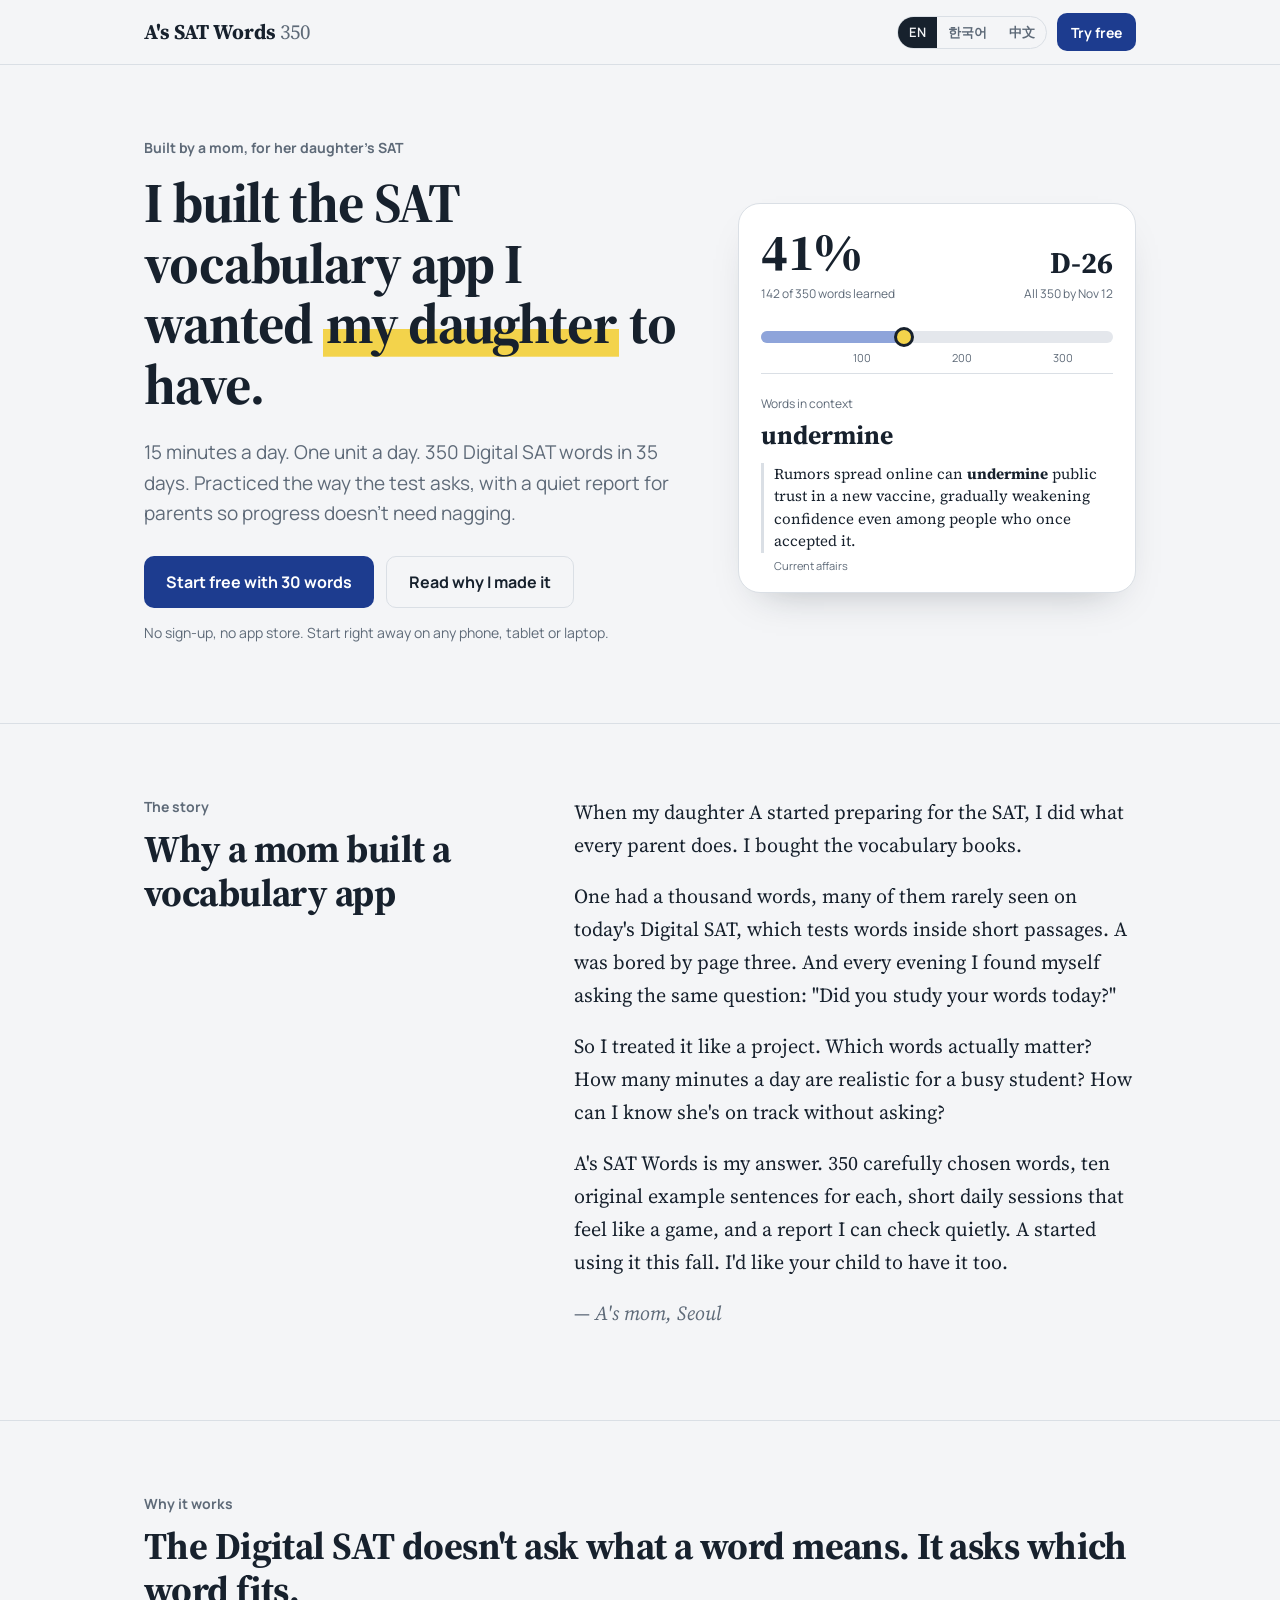
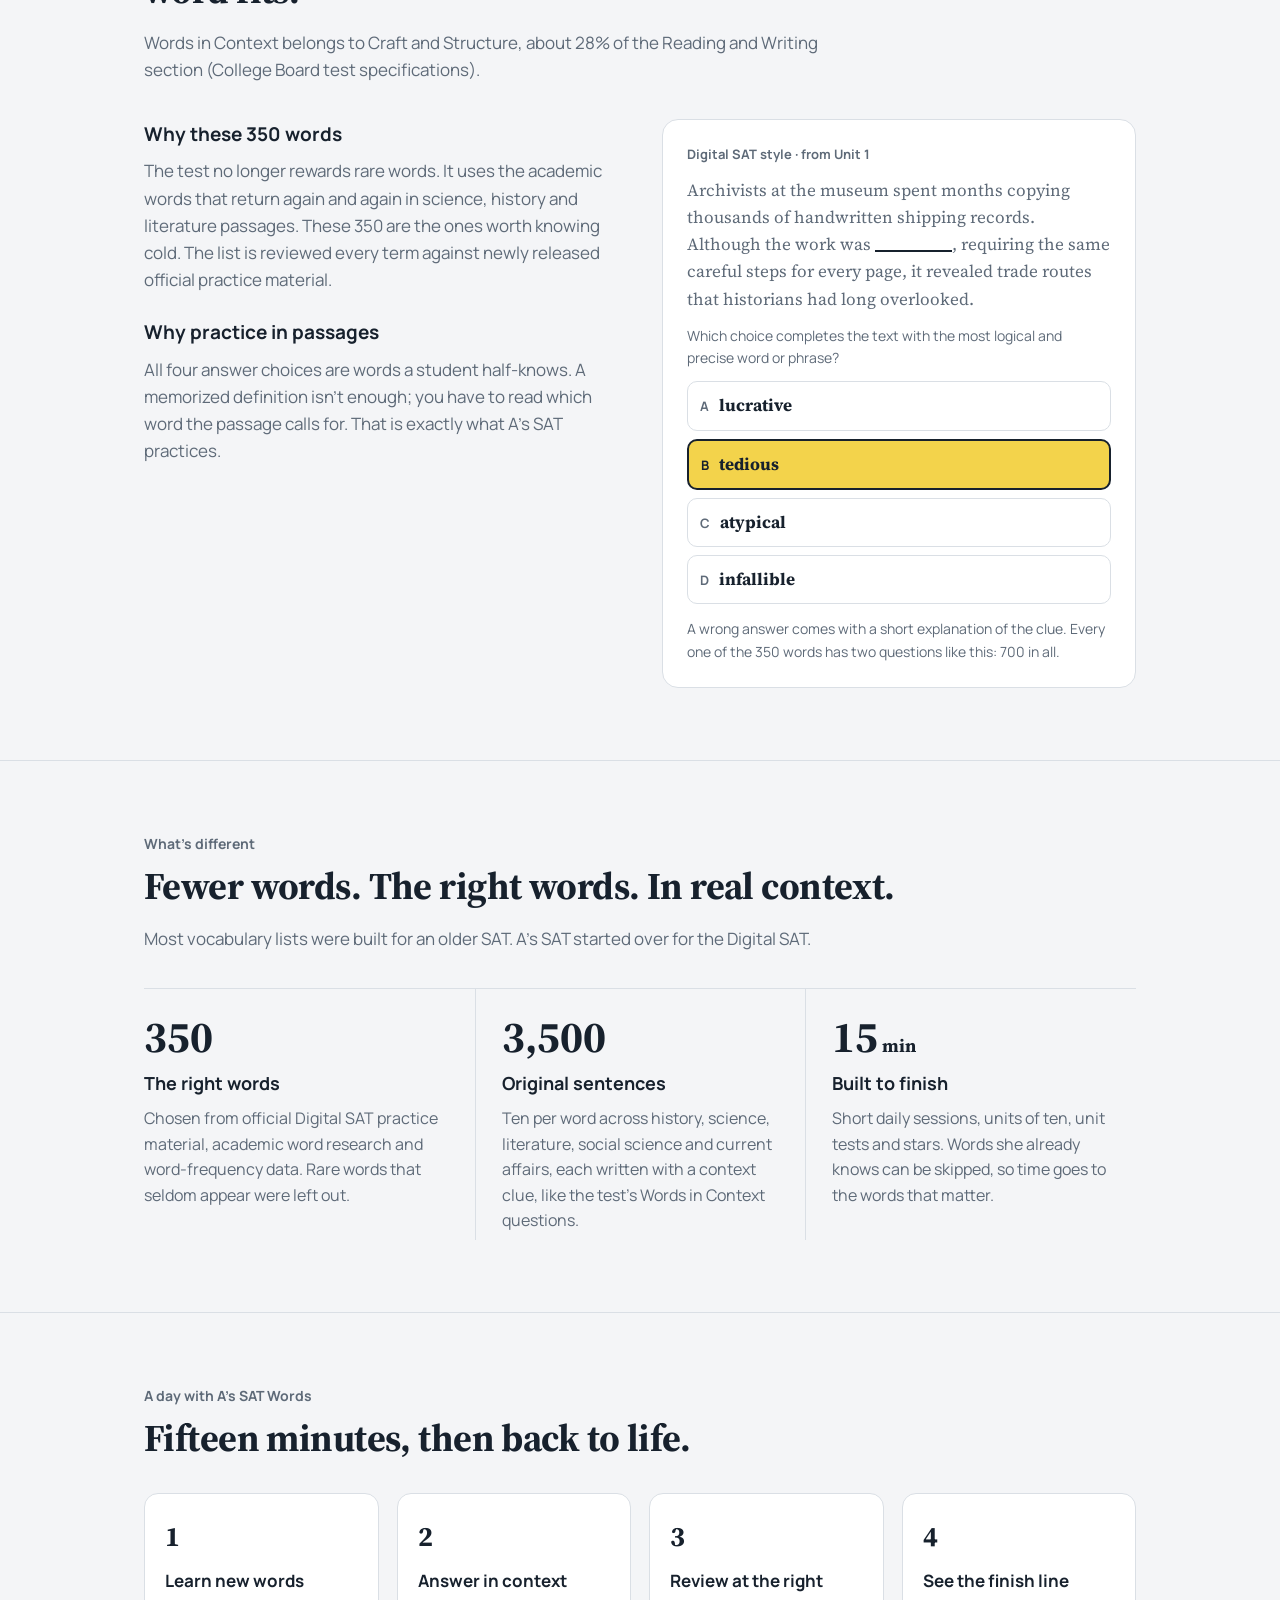
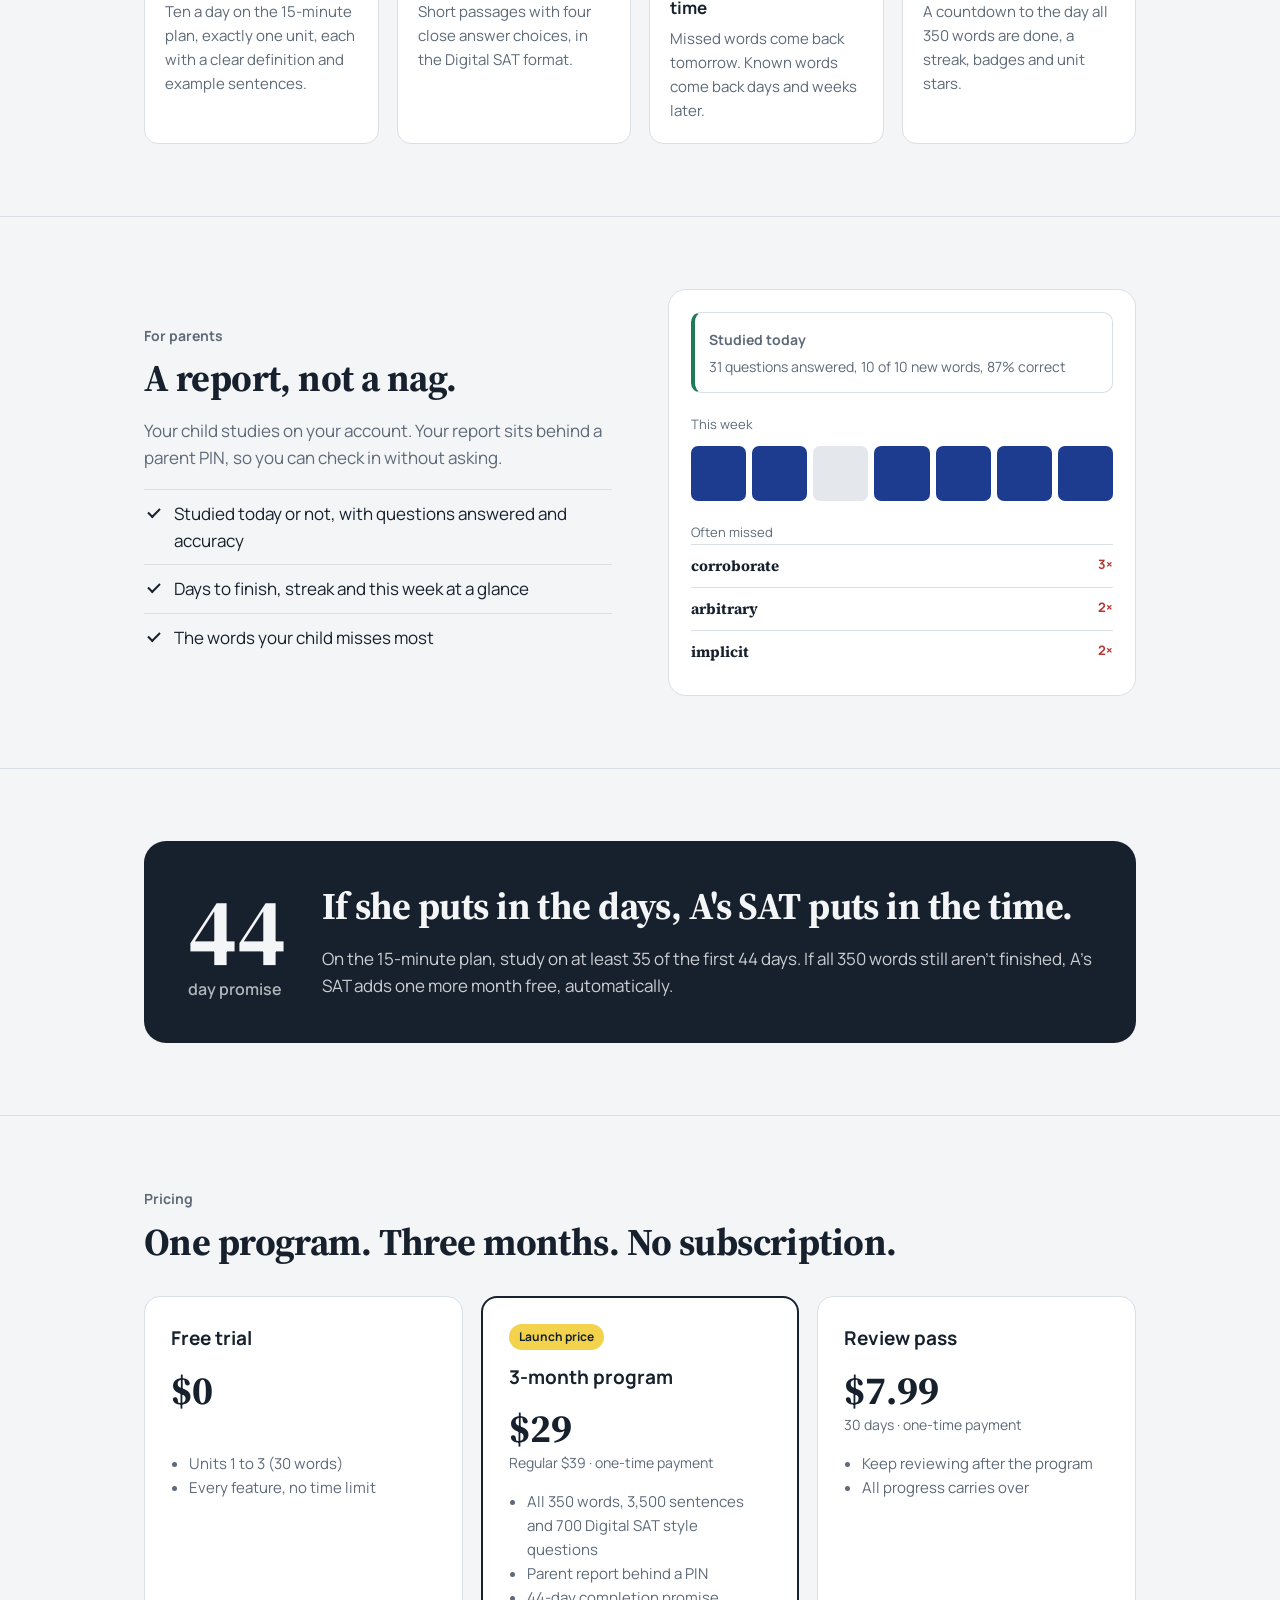
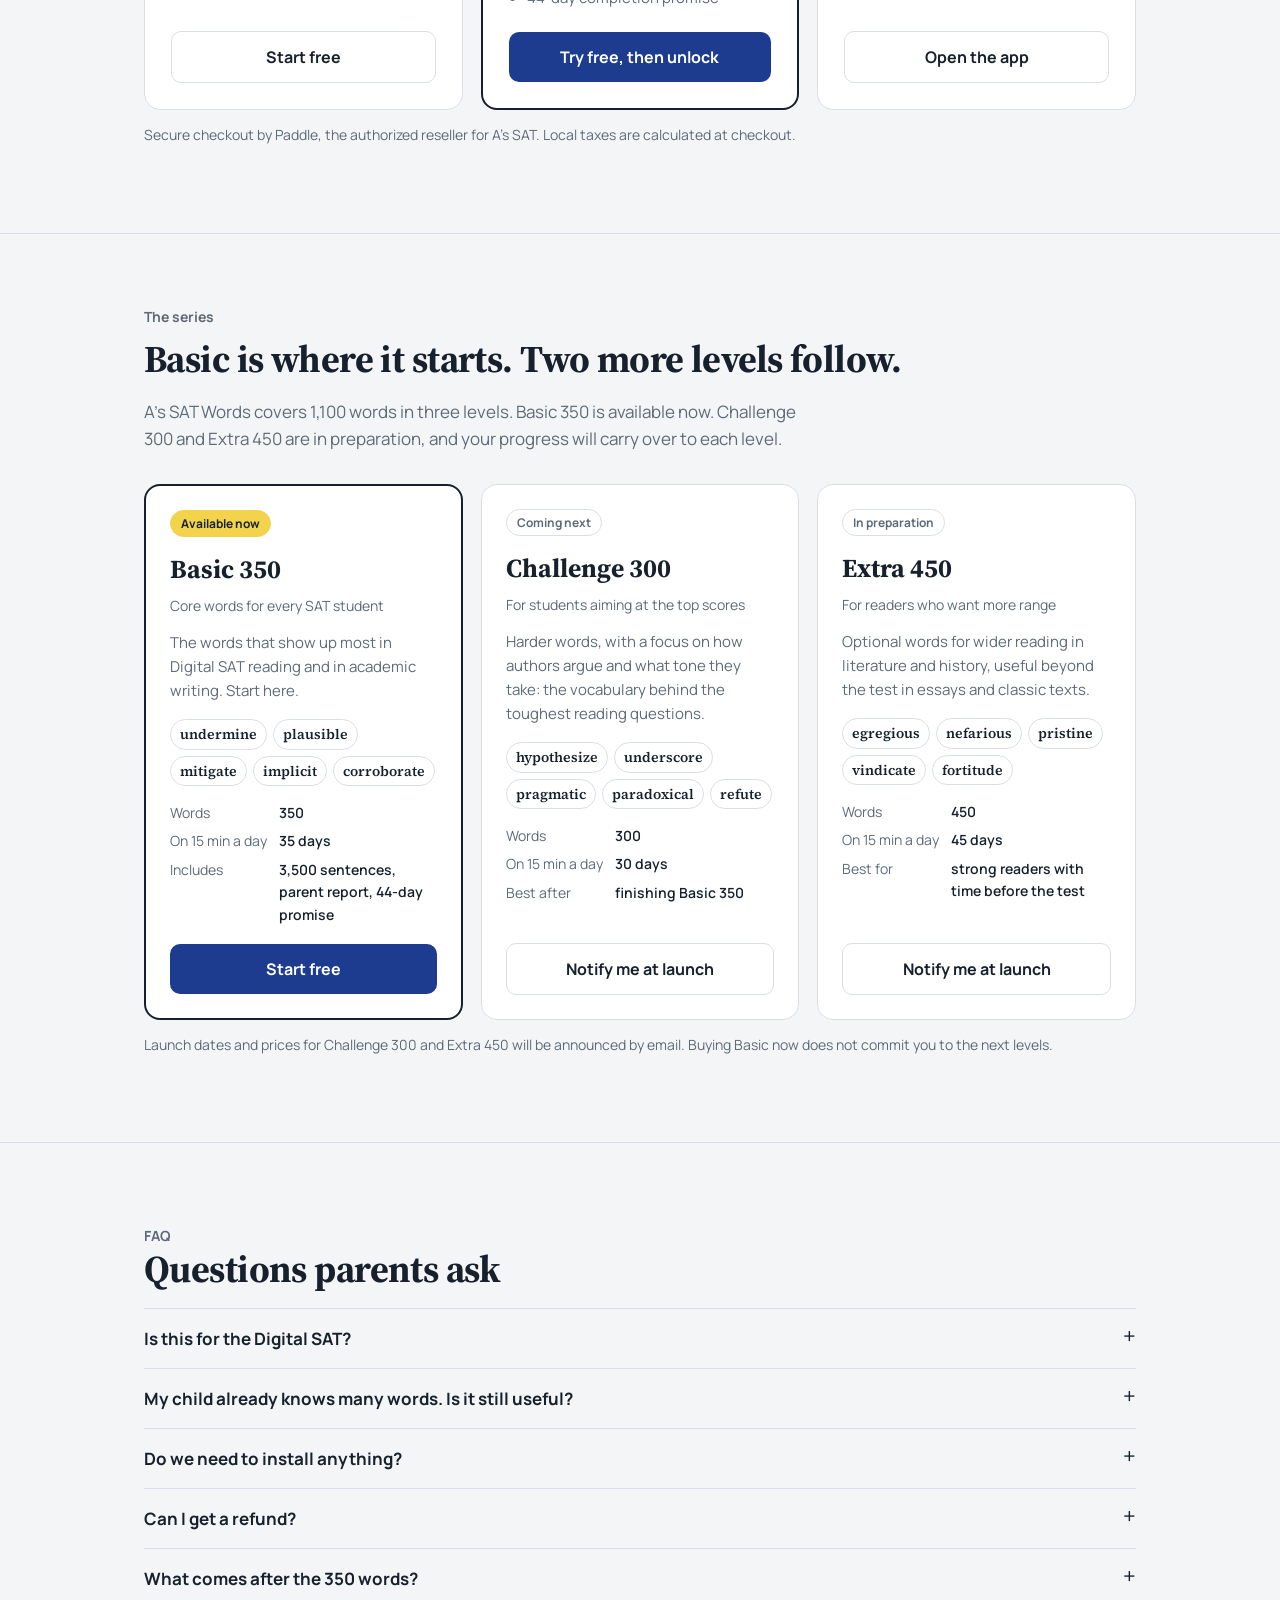
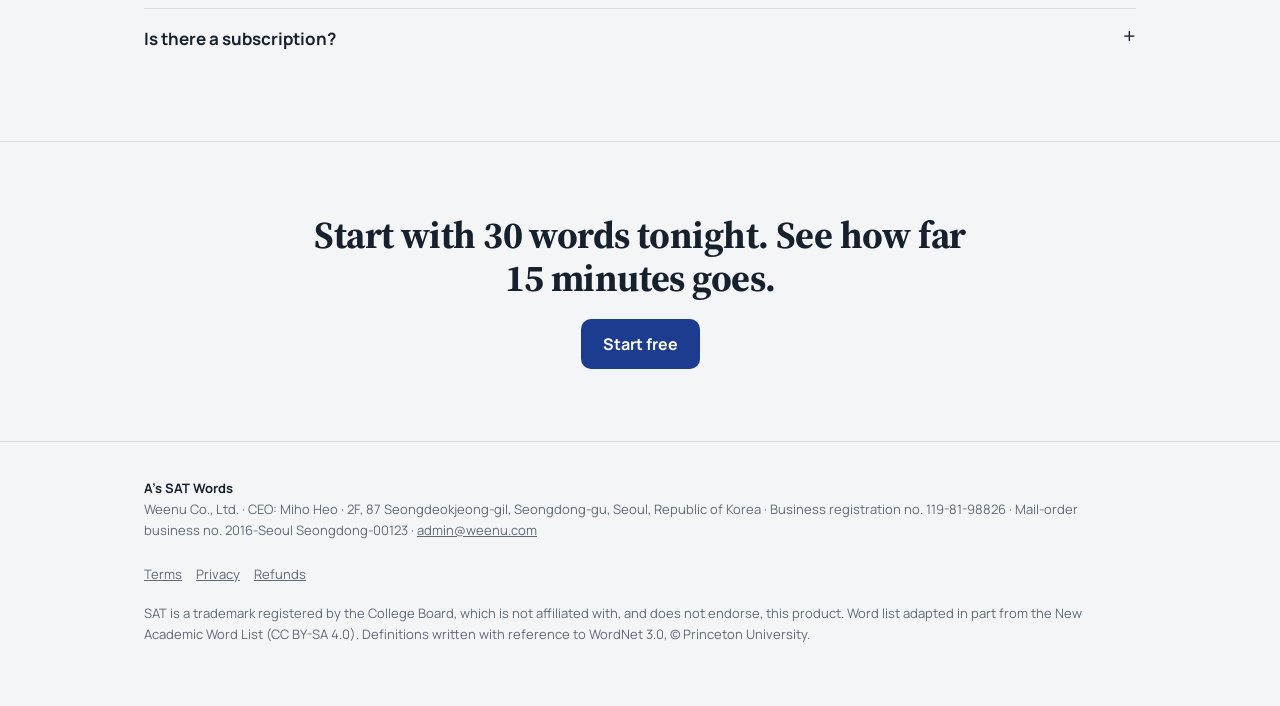
==== commit d5d187a8: "15-minute plan: one unit a day (35 days); 44-day promise now needs 35 study days - 15 minutes = 10 n" ====
--- a/public/index.html
+++ b/public/index.html
@@ -5,7 +5,7 @@
 <meta name="viewport" content="width=device-width, initial-scale=1, viewport-fit=cover">
 <meta name="google" content="notranslate">
 <title>A's SAT Words · Built by a mom for her daughter's SAT</title>
-<meta name="description" content="350 Digital SAT words, 15 minutes a day, finished in 44 days. A vocabulary app a mom built for her daughter, with a quiet progress report for parents.">
+<meta name="description" content="350 Digital SAT words, 15 minutes a day, finished in 35 days. A vocabulary app a mom built for her daughter, with a quiet progress report for parents.">
 <meta property="og:title" content="A's SAT Words">
 <meta property="og:description" content="I built the SAT vocabulary app I wanted my daughter to have.">
 <link rel="manifest" href="/manifest.webmanifest">
@@ -167,7 +167,7 @@
   <div>
     <p class="eyebrow"><span lang="en">Built by a mom, for her daughter's SAT</span><span lang="ko">SAT를 준비하는 딸을 위해, 엄마가 만든 앱</span><span lang="zh">一位妈妈，为准备SAT的女儿而做</span></p>
     <h1><span lang="en">I built the SAT vocabulary app I wanted <span class="hl">my daughter</span> to have.</span><span lang="ko">딸에게 꼭 주고 싶었던 <span class="hl">SAT 단어 앱</span>, 직접 만들었습니다.</span><span lang="zh">我为女儿做了一款我一直想给她的<span class="hl">SAT词汇应用</span>。</span></h1>
-    <p class="lede"><span lang="en">15 minutes a day. About 44 days. 350 Digital SAT words, done. Practiced the way the test asks, with a quiet report for parents so progress doesn't need nagging.</span><span lang="ko">하루 15분, 약 44일. Digital SAT 핵심 350단어를 끝냅니다. 시험이 묻는 방식 그대로 연습하고, 부모님께는 잔소리 대신 조용한 진도 리포트를 드립니다.</span><span lang="zh">每天15分钟，约44天，学完机考SAT（Digital SAT）核心350词。按考试的出题方式练习，并给家长一份安静的进度报告，不用再催促。</span></p>
+    <p class="lede"><span lang="en">15 minutes a day. One unit a day. 350 Digital SAT words in 35 days. Practiced the way the test asks, with a quiet report for parents so progress doesn't need nagging.</span><span lang="ko">하루 15분, 하루 1유닛. 35일이면 Digital SAT 핵심 350단어를 끝냅니다. 시험이 묻는 방식 그대로 연습하고, 부모님께는 잔소리 대신 조용한 진도 리포트를 드립니다.</span><span lang="zh">每天15分钟，每天一个单元，35天学完机考SAT（Digital SAT）核心350词。按考试的出题方式练习，并给家长一份安静的进度报告，不用再催促。</span></p>
     <div class="ctas">
       <a class="btn" href="/app/"><span lang="en">Start free with 30 words</span><span lang="ko">30단어 무료로 시작하기</span><span lang="zh">免费开始：先学30个单词</span></a>
       <a class="btn ghost" href="#story"><span lang="en">Read why I made it</span><span lang="ko">이 앱을 만든 이유</span><span lang="zh">我为什么做这款应用</span></a>
@@ -236,7 +236,7 @@
   <p class="kicker"><span lang="en">A day with A's SAT Words</span><span lang="ko">하루 학습은 이렇게</span><span lang="zh">用A's SAT Words的一天</span></p>
   <h2><span lang="en">Fifteen minutes, then back to life.</span><span lang="ko">15분이면 끝납니다.</span><span lang="zh">十五分钟，然后回到生活。</span></h2>
   <div class="steps">
-    <div class="step"><h3><span lang="en">Learn new words</span><span lang="ko">새 단어 배우기</span><span lang="zh">学习新单词</span></h3><p><span lang="en">Eight a day on the 15-minute plan, each with a clear definition and example sentences.</span><span lang="ko">15분 플랜 기준 하루 8개. 쉬운 정의와 예문이 함께 나옵니다.</span><span lang="zh">15分钟计划每天学8个，每个都有清晰释义和例句。</span></p></div>
+    <div class="step"><h3><span lang="en">Learn new words</span><span lang="ko">새 단어 배우기</span><span lang="zh">学习新单词</span></h3><p><span lang="en">Ten a day on the 15-minute plan, exactly one unit, each with a clear definition and example sentences.</span><span lang="ko">15분 플랜 기준 하루 10개, 딱 1유닛. 쉬운 정의와 예문이 함께 나옵니다.</span><span lang="zh">15分钟计划每天学10个，正好一个单元，每个都有清晰释义和例句。</span></p></div>
     <div class="step"><h3><span lang="en">Answer in context</span><span lang="ko">문맥 속에서 풀기</span><span lang="zh">在语境中作答</span></h3><p><span lang="en">Short passages with four close answer choices, in the Digital SAT format.</span><span lang="ko">짧은 지문과 헷갈리는 보기 네 개. Digital SAT 형식 그대로 풉니다.</span><span lang="zh">短文加四个相近的选项，与机考SAT题型一致。</span></p></div>
     <div class="step"><h3><span lang="en">Review at the right time</span><span lang="ko">잊기 전에 복습</span><span lang="zh">在对的时间复习</span></h3><p><span lang="en">Missed words come back tomorrow. Known words come back days and weeks later.</span><span lang="ko">틀린 단어는 다음 날, 맞힌 단어는 며칠에서 몇 주 뒤에 다시 나옵니다.</span><span lang="zh">答错的单词明天再出现，答对的单词几天或几周后再复习。</span></p></div>
     <div class="step"><h3><span lang="en">See the finish line</span><span lang="ko">결승선 보기</span><span lang="zh">看见终点线</span></h3><p><span lang="en">A countdown to the day all 350 words are done, a streak, badges and unit stars.</span><span lang="ko">350단어 완주까지의 D-day, 연속 학습일, 배지와 유닛 별.</span><span lang="zh">学完350个单词的倒计时、连续学习天数、徽章和单元星星。</span></p></div>
@@ -255,7 +255,7 @@
     </ul>
   </div>
   <div class="report" aria-hidden="true">
-    <div class="st"><b><span lang="en">Studied today</span><span lang="ko">오늘 공부 완료</span><span lang="zh">今日已学习</span></b><span><span lang="en">31 questions answered, 8 of 8 new words, 87% correct</span><span lang="ko">31문제 풀이, 새 단어 8/8, 정답률 87%</span><span lang="zh">已答31题，新单词8/8，正确率87%</span></span></div>
+    <div class="st"><b><span lang="en">Studied today</span><span lang="ko">오늘 공부 완료</span><span lang="zh">今日已学习</span></b><span><span lang="en">31 questions answered, 10 of 10 new words, 87% correct</span><span lang="ko">31문제 풀이, 새 단어 10/10, 정답률 87%</span><span lang="zh">已答31题，新单词10/10，正确率87%</span></span></div>
     <small style="color:var(--muted);font-size:13px"><span lang="en">This week</span><span lang="ko">이번 주</span><span lang="zh">本周</span></small>
     <div class="wk"><i class="on"></i><i class="on"></i><i></i><i class="on"></i><i class="on"></i><i class="on"></i><i class="on"></i></div>
     <small style="color:var(--muted);font-size:13px"><span lang="en">Often missed</span><span lang="ko">자주 틀리는 단어</span><span lang="zh">常错单词</span></small>
@@ -270,7 +270,7 @@
     <div class="num">44<small><span lang="en">day promise</span><span lang="ko">일 완주 약속</span><span lang="zh">天承诺</span></small></div>
     <div>
       <h2><span lang="en">If she puts in the days, A's SAT puts in the time.</span><span lang="ko">꾸준히 하면, 시간은 A's SAT가 보장합니다.</span><span lang="zh">只要她坚持学习，时间由A's SAT来保证。</span></h2>
-      <p><span lang="en">On the 15-minute plan, study on at least 30 of the first 44 days. If all 350 words still aren't finished, A's SAT adds one more month free, automatically.</span><span lang="ko">15분 플랜으로 처음 44일 중 30일 이상 공부했는데도 350단어를 다 끝내지 못했다면, 이용 기간을 1개월 무료로 자동 연장해 드립니다.</span><span lang="zh">按15分钟计划，在前44天中至少学习30天。如果仍未学完全部350个单词，A's SAT将自动免费延长一个月。</span></p>
+      <p><span lang="en">On the 15-minute plan, study on at least 35 of the first 44 days. If all 350 words still aren't finished, A's SAT adds one more month free, automatically.</span><span lang="ko">15분 플랜으로 처음 44일 중 35일 이상 공부했는데도 350단어를 다 끝내지 못했다면, 이용 기간을 1개월 무료로 자동 연장해 드립니다.</span><span lang="zh">按15分钟计划，在前44天中至少学习35天。如果仍未学完全部350个单词，A's SAT将自动免费延长一个月。</span></p>
     </div>
   </div>
 </div></section>
@@ -304,19 +304,19 @@
       <h3>Basic 350</h3><div class="meta"><span lang="en">Core words for every SAT student</span><span lang="ko">모든 SAT 학생을 위한 핵심 단어</span><span lang="zh">每位SAT考生都需要的核心词汇</span></div>
       <p><span lang="en">The words that show up most in Digital SAT reading and in academic writing. Start here.</span><span lang="ko">Digital SAT 지문과 학술 글에 가장 많이 나오는 단어입니다. 여기서 시작하세요.</span><span lang="zh">机考SAT阅读和学术文章中最常出现的单词。从这里开始。</span></p>
       <div class="wds"><span class="w">undermine</span><span class="w">plausible</span><span class="w">mitigate</span><span class="w">implicit</span><span class="w">corroborate</span></div>
-      <dl><dt><span lang="en">Words</span><span lang="ko">단어 수</span><span lang="zh">单词数</span></dt><dd>350</dd><dt><span lang="en">On 15 min a day</span><span lang="ko">하루 15분이면</span><span lang="zh">每天15分钟</span></dt><dd><span lang="en">about 44 days</span><span lang="ko">약 44일</span><span lang="zh">约44天</span></dd><dt><span lang="en">Includes</span><span lang="ko">포함</span><span lang="zh">包含</span></dt><dd><span lang="en">3,500 sentences, parent report, 44-day promise</span><span lang="ko">예문 3,500개, 부모 리포트, 44일 완주 약속</span><span lang="zh">3,500个例句、家长报告、44天承诺</span></dd></dl>
+      <dl><dt><span lang="en">Words</span><span lang="ko">단어 수</span><span lang="zh">单词数</span></dt><dd>350</dd><dt><span lang="en">On 15 min a day</span><span lang="ko">하루 15분이면</span><span lang="zh">每天15分钟</span></dt><dd><span lang="en">35 days</span><span lang="ko">35일</span><span lang="zh">35天</span></dd><dt><span lang="en">Includes</span><span lang="ko">포함</span><span lang="zh">包含</span></dt><dd><span lang="en">3,500 sentences, parent report, 44-day promise</span><span lang="ko">예문 3,500개, 부모 리포트, 44일 완주 약속</span><span lang="zh">3,500个例句、家长报告、44天承诺</span></dd></dl>
       <a class="btn" href="/app/"><span lang="en">Start free</span><span lang="ko">무료로 시작</span><span lang="zh">免费开始</span></a></div>
     <div class="ser"><span class="st"><span lang="en">Coming next</span><span lang="ko">다음 출시 예정</span><span lang="zh">即将推出</span></span>
       <h3>Challenge 300</h3><div class="meta"><span lang="en">For students aiming at the top scores</span><span lang="ko">고득점을 노리는 학생을 위해</span><span lang="zh">面向冲刺高分的学生</span></div>
       <p><span lang="en">Harder words, with a focus on how authors argue and what tone they take: the vocabulary behind the toughest reading questions.</span><span lang="ko">더 어려운 단어로 구성되며, 글쓴이의 논증 방식과 어조를 나타내는 단어에 집중합니다. 가장 어려운 독해 문제의 바탕이 되는 어휘입니다.</span><span lang="zh">难度更高，重点是表达作者论证方式和语气的词汇，也就是最难阅读题背后的词汇。</span></p>
       <div class="wds"><span class="w">hypothesize</span><span class="w">underscore</span><span class="w">pragmatic</span><span class="w">paradoxical</span><span class="w">refute</span></div>
-      <dl><dt><span lang="en">Words</span><span lang="ko">단어 수</span><span lang="zh">单词数</span></dt><dd>300</dd><dt><span lang="en">On 15 min a day</span><span lang="ko">하루 15분이면</span><span lang="zh">每天15分钟</span></dt><dd><span lang="en">about 38 days</span><span lang="ko">약 38일</span><span lang="zh">约38天</span></dd><dt><span lang="en">Best after</span><span lang="ko">추천 시점</span><span lang="zh">建议时间</span></dt><dd><span lang="en">finishing Basic 350</span><span lang="ko">Basic 350 완주 후</span><span lang="zh">学完Basic 350之后</span></dd></dl>
+      <dl><dt><span lang="en">Words</span><span lang="ko">단어 수</span><span lang="zh">单词数</span></dt><dd>300</dd><dt><span lang="en">On 15 min a day</span><span lang="ko">하루 15분이면</span><span lang="zh">每天15分钟</span></dt><dd><span lang="en">30 days</span><span lang="ko">30일</span><span lang="zh">30天</span></dd><dt><span lang="en">Best after</span><span lang="ko">추천 시점</span><span lang="zh">建议时间</span></dt><dd><span lang="en">finishing Basic 350</span><span lang="ko">Basic 350 완주 후</span><span lang="zh">学完Basic 350之后</span></dd></dl>
       <a class="btn ghost" href="mailto:admin@weenu.com?subject=Notify%20me%3A%20Challenge%20300"><span lang="en">Notify me at launch</span><span lang="ko">출시 알림 받기</span><span lang="zh">上线时通知我</span></a></div>
     <div class="ser"><span class="st"><span lang="en">In preparation</span><span lang="ko">준비 중</span><span lang="zh">准备中</span></span>
       <h3>Extra 450</h3><div class="meta"><span lang="en">For readers who want more range</span><span lang="ko">어휘의 폭을 넓히고 싶은 학생을 위해</span><span lang="zh">面向希望扩大词汇量的学生</span></div>
       <p><span lang="en">Optional words for wider reading in literature and history, useful beyond the test in essays and classic texts.</span><span lang="ko">문학과 역사 글을 폭넓게 읽기 위한 선택 단어입니다. 시험뿐 아니라 에세이와 고전 읽기에도 도움이 됩니다.</span><span lang="zh">用于更广泛阅读文学和历史文章的选修词汇，不仅对考试有用，对写作和阅读经典也有帮助。</span></p>
       <div class="wds"><span class="w">egregious</span><span class="w">nefarious</span><span class="w">pristine</span><span class="w">vindicate</span><span class="w">fortitude</span></div>
-      <dl><dt><span lang="en">Words</span><span lang="ko">단어 수</span><span lang="zh">单词数</span></dt><dd>450</dd><dt><span lang="en">On 15 min a day</span><span lang="ko">하루 15분이면</span><span lang="zh">每天15分钟</span></dt><dd><span lang="en">about 57 days</span><span lang="ko">약 57일</span><span lang="zh">约57天</span></dd><dt><span lang="en">Best for</span><span lang="ko">추천 대상</span><span lang="zh">适合</span></dt><dd><span lang="en">strong readers with time before the test</span><span lang="ko">시험까지 시간 여유가 있는 학생</span><span lang="zh">距离考试还有充足时间的学生</span></dd></dl>
+      <dl><dt><span lang="en">Words</span><span lang="ko">단어 수</span><span lang="zh">单词数</span></dt><dd>450</dd><dt><span lang="en">On 15 min a day</span><span lang="ko">하루 15분이면</span><span lang="zh">每天15分钟</span></dt><dd><span lang="en">45 days</span><span lang="ko">45일</span><span lang="zh">45天</span></dd><dt><span lang="en">Best for</span><span lang="ko">추천 대상</span><span lang="zh">适合</span></dt><dd><span lang="en">strong readers with time before the test</span><span lang="ko">시험까지 시간 여유가 있는 학생</span><span lang="zh">距离考试还有充足时间的学生</span></dd></dl>
       <a class="btn ghost" href="mailto:admin@weenu.com?subject=Notify%20me%3A%20Extra%20450"><span lang="en">Notify me at launch</span><span lang="ko">출시 알림 받기</span><span lang="zh">上线时通知我</span></a></div>
   </div>
   <p class="fine"><span lang="en">Launch dates and prices for Challenge 300 and Extra 450 will be announced by email. Buying Basic now does not commit you to the next levels.</span><span lang="ko">Challenge 300과 Extra 450의 출시일과 가격은 이메일로 안내해 드립니다. 지금 Basic을 구매해도 다음 단계를 꼭 구매하셔야 하는 것은 아닙니다.</span><span lang="zh">Challenge 300和Extra 450的上线日期和价格将通过邮件通知。现在购买Basic并不意味着必须购买后续级别。</span></p>
